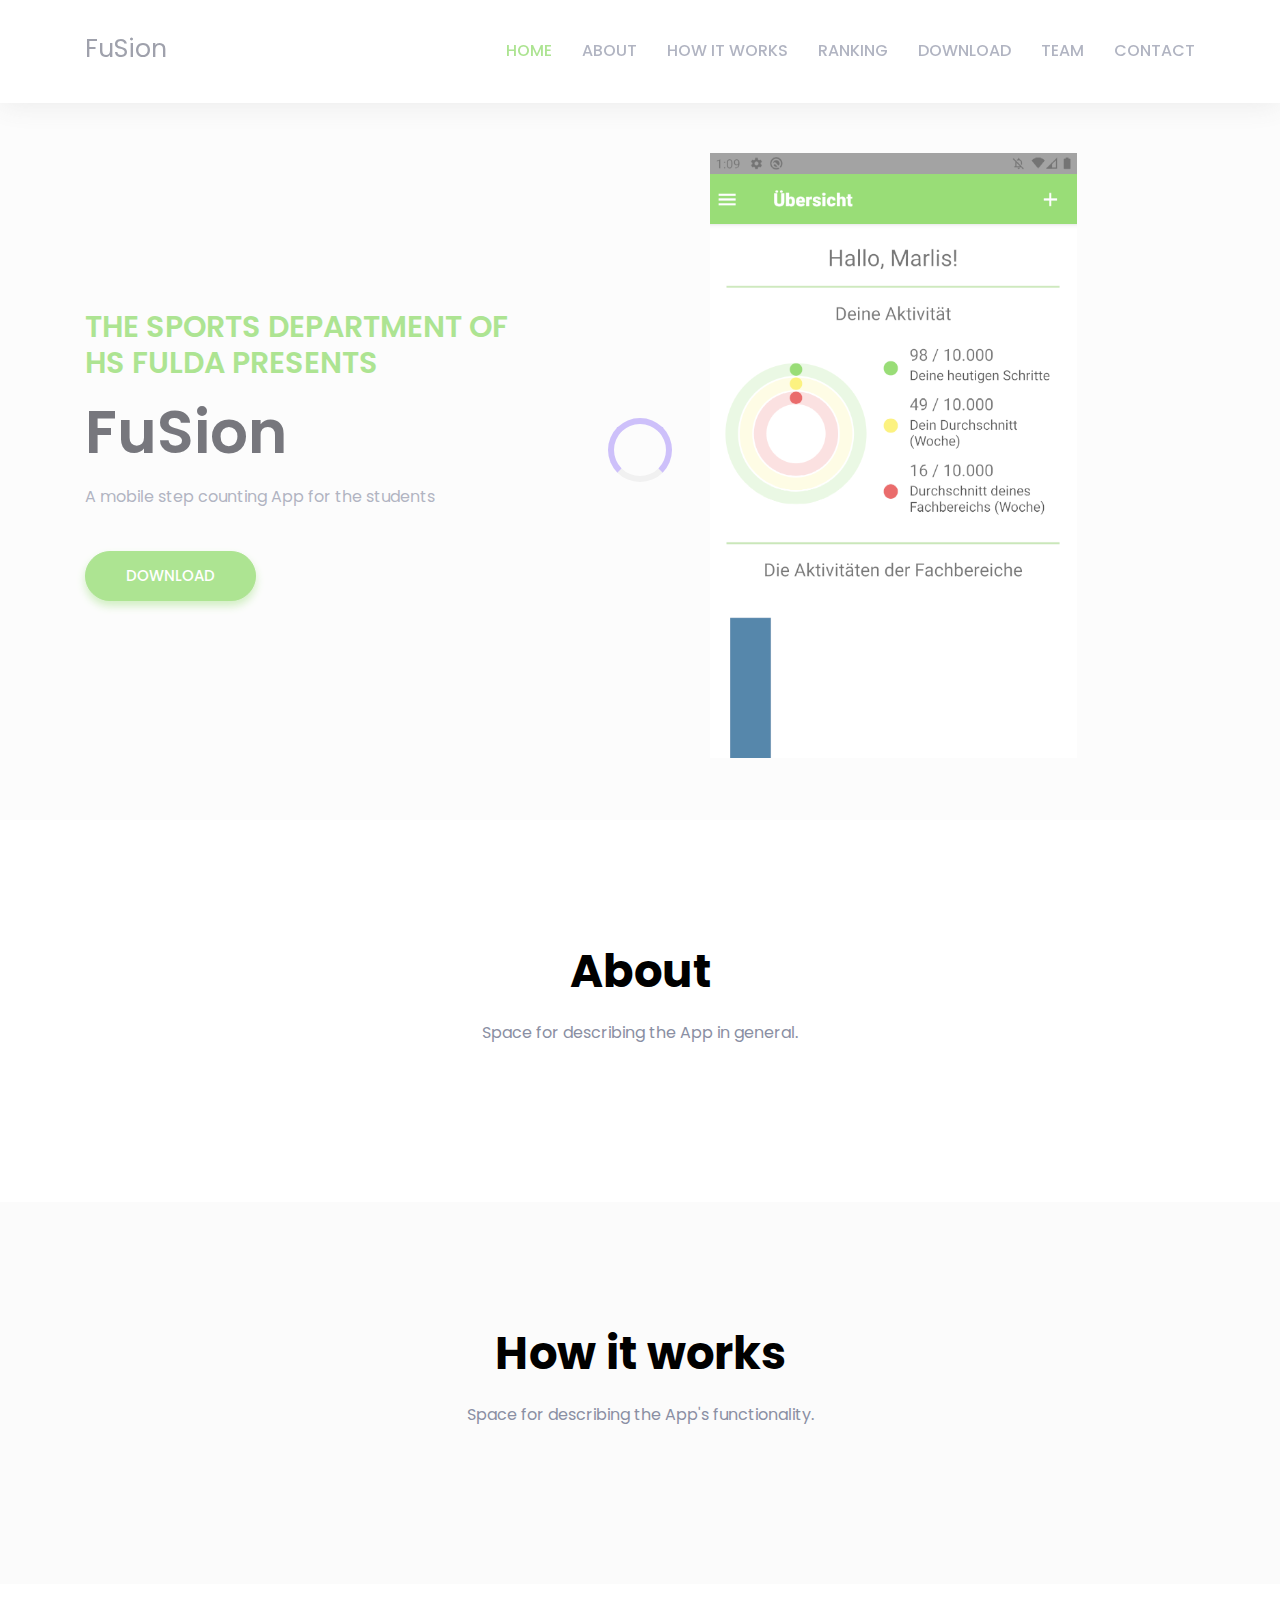
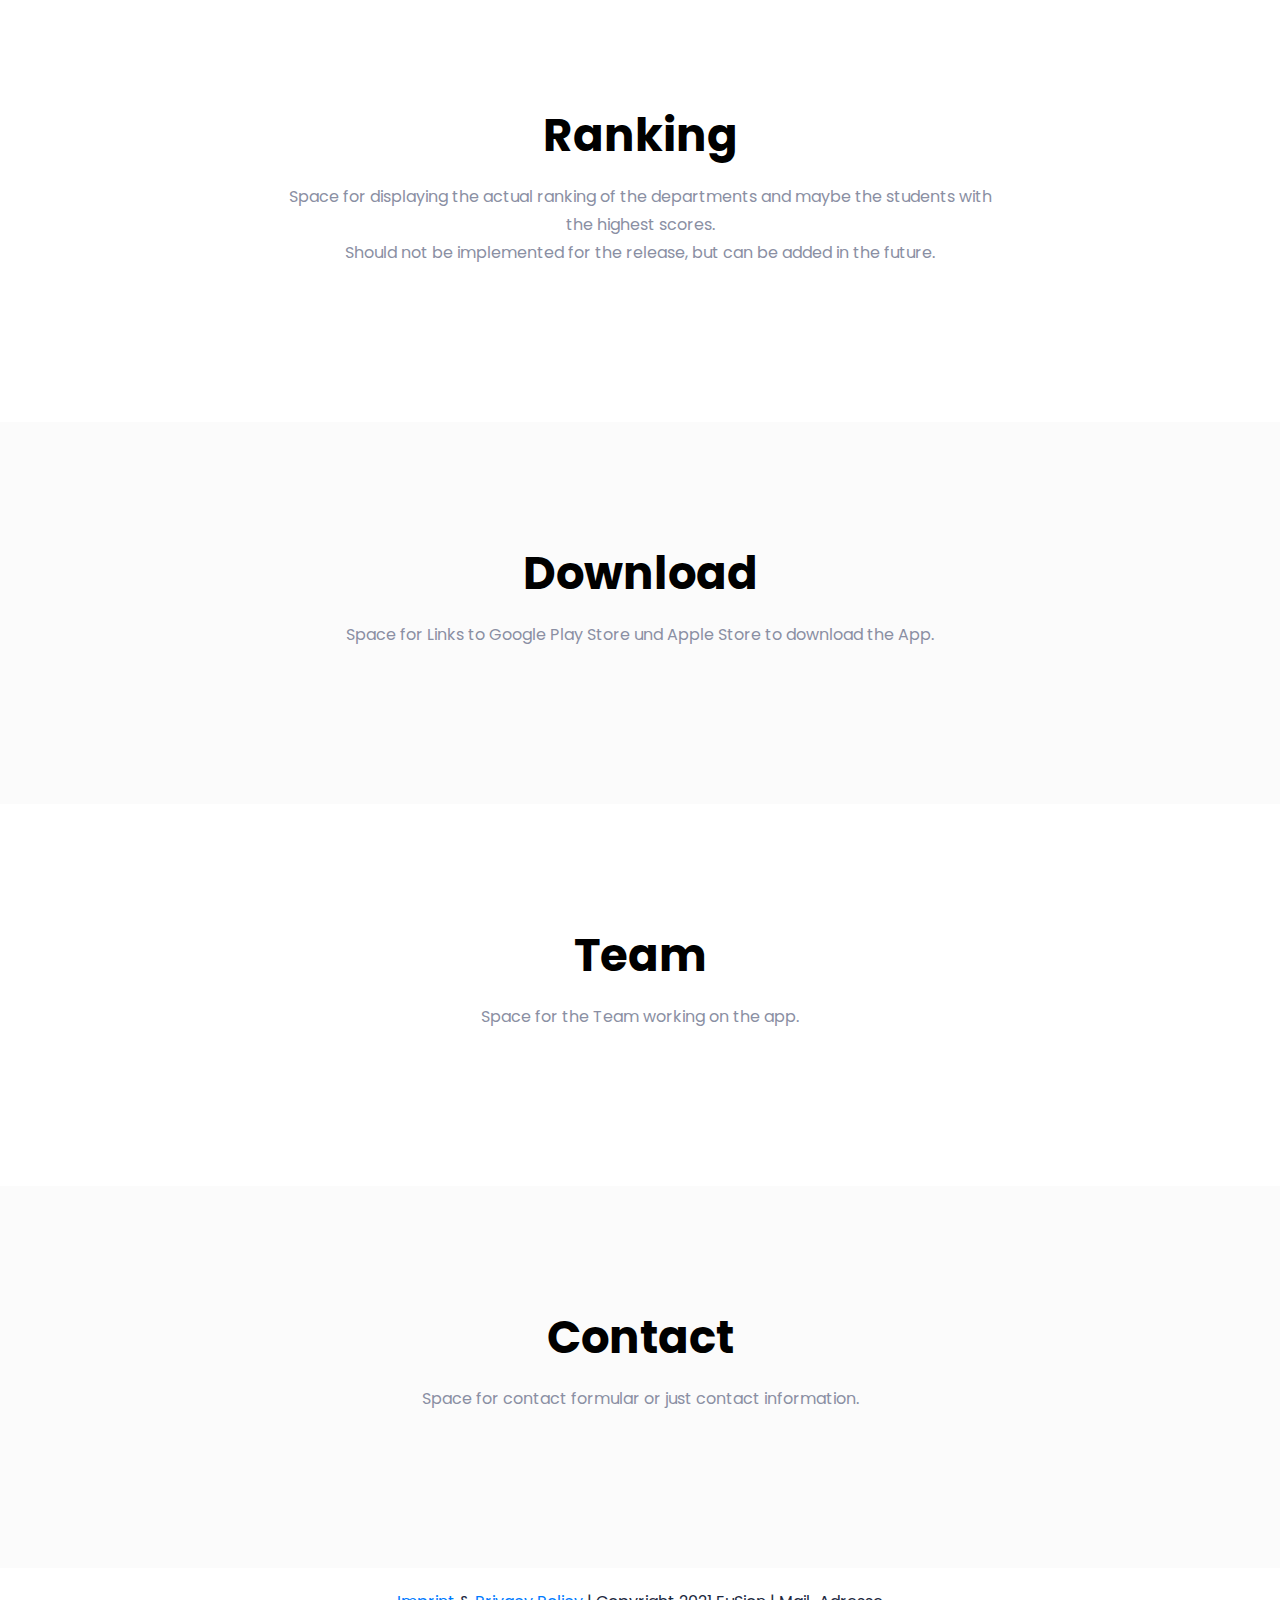
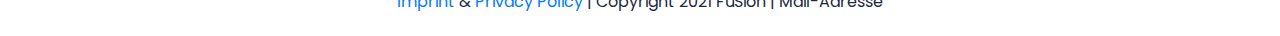
==== index.html @ d8a0ec9a "first commit" ====
<!doctype html>
<html lang="en">

<head>

    <!--====== Required meta tags ======-->
    <meta charset="utf-8">
    <meta http-equiv="x-ua-compatible" content="ie=edge">
    <meta name="description" content="">
    <meta name="viewport" content="width=device-width, initial-scale=1, shrink-to-fit=no">

    <!--====== Title ======-->
    <title>FuSion</title>

    <!--====== Favicon Icon ======-->
    <link rel="shortcut icon" href="assets/images/favicon.png" type="image/png">

    <!--====== Bootstrap css ======-->
    <link rel="stylesheet" href="assets/css/bootstrap.min.css">

    <!--====== Line Icons css ======-->
    <link rel="stylesheet" href="assets/css/LineIcons.css">

    <!--====== Magnific Popup css ======-->
    <link rel="stylesheet" href="assets/css/magnific-popup.css">

    <!--====== Default css ======-->
    <link rel="stylesheet" href="assets/css/default.css">

    <!--====== Style css ======-->
    <link rel="stylesheet" href="assets/css/style.css">


</head>

<body>

    <!--====== PRELOADER PART START ======-->

    <div class="preloader">
        <div class="loader_34">
            <div class="ytp-spinner">
                <div class="ytp-spinner-container">
                    <div class="ytp-spinner-rotator">
                        <div class="ytp-spinner-left">
                            <div class="ytp-spinner-circle"></div>
                        </div>
                        <div class="ytp-spinner-right">
                            <div class="ytp-spinner-circle"></div>
                        </div>
                    </div>
                </div>
            </div>
        </div>
    </div>

    <!--====== PRELOADER ENDS START ======-->

    <!--====== HEADER PART START ======-->

    <header id="home" class="header-area">
        <div class="navigation fixed-top">
            <div class="container">
                <div class="row">
                    <div class="col-lg-12">
                        <nav class="navbar navbar-expand-lg">
                            <a class="navbar-brand" href="index.html">
                                FuSion
                            </a> <!-- Logo -->
                            <button class="navbar-toggler" type="button" data-toggle="collapse" data-target="#navbarSupportedContent" aria-controls="navbarSupportedContent" aria-expanded="false" aria-label="Toggle navigation">
                                <span class="toggler-icon"></span>
                                <span class="toggler-icon"></span>
                                <span class="toggler-icon"></span>
                            </button>

                            <div class="collapse navbar-collapse" id="navbarSupportedContent">
                                <ul class="navbar-nav ml-auto">
                                    <li class="nav-item active"><a class="page-scroll" href="#home">Home</a></li>
                                    <li class="nav-item"><a class="page-scroll" href="#about">About</a></li>
                                    <li class="nav-item"><a class="page-scroll" href="#howitworks">How it works</a></li>
                                    <li class="nav-item"><a class="page-scroll" href="#ranking">Ranking</a></li>
                                    <li class="nav-item"><a class="page-scroll" href="#download">Download</a></li>
                                    <li class="nav-item"><a class="page-scroll" href="#team">Team</a></li>
                                    <li class="nav-item"><a class="page-scroll" href="#contact">Contact</a></li>
                                </ul>
                            </div> <!-- navbar collapse -->
                        </nav> <!-- navbar -->
                    </div>
                </div> <!-- row -->
            </div> <!-- container -->
        </div> <!-- navigation -->

        <div id="parallax" class="header-content d-flex align-items-center">
            <div class="container">
                <div class="row align-items-center">
                    <div class="col-xl-5 col-lg-6">
                        <div class="header-content-right">
                            <h4 class="sub-title">The Sports Department of HS Fulda presents</h4>
                            <h1 class="title">FuSion</h1>
                            <p>A mobile step counting App for the students</p>
                            <a class="main-btn" href="#download">Download</a>
                        </div> <!-- header content right -->
                    </div>
                    <div class="col-lg-6 offset-xl-1">
                        <div class="header-image d-none d-lg-block">
                            <img src="assets/images/Screenshot_Home.png" alt="hero">
                        </div> <!-- header image -->
                    </div>
                </div> <!-- row -->
            </div> <!-- container -->
        </div> <!-- header content -->
    </header>

    <!--====== HEADER PART ENDS ======-->

    <!--====== ABOUT PART START ======-->

    <section id="about" class="about-area pt-125 pb-130">
        <div class="container">
            <div class="row justify-content-center">
                <div class="col-lg-8">
                    <div class="section-title text-center pb-25">
                        <h2 class="title">About</h2>
                        <p>Space for describing the App in general.</p>
                    </div> <!-- section title -->
                </div>
            </div> <!-- row -->
        </div> <!-- container -->
    </section>

    <!--====== ABOUT PART ENDS ======-->

    <!--====== HOWITWORKS PART START ======-->

    <section id="howitworks" class="services-area gray-bg pt-125 pb-130">
        <div class="container">
            <div class="row justify-content-center">
                <div class="col-lg-8">
                    <div class="section-title text-center pb-25">
                        <h2 class="title">How it works</h2>
                        <p>Space for describing the App's functionality.</p>
                    </div> <!-- section title -->
                </div>
            </div> <!-- row -->
        </div> <!-- container -->
    </section>

    <!--====== HOWITWORKS PART ENDS ======-->

    <!--====== RANKING PART START ======-->

    <section id="ranking" class="work-area pt-125 pb-130">
        <div class="container">
            <div class="row justify-content-center">
                <div class="col-lg-8">
                    <div class="section-title text-center pb-25">
                        <h2 class="title">Ranking</h2>
                        <p>Space for displaying the actual ranking of the departments and maybe the students with the highest scores.</p>
                        <p>Should not be implemented for the release, but can be added in the future.</p>
                    </div> <!-- section title -->
                </div>
            </div> <!-- row -->
        </div> <!-- container -->
    </section>

    <!--====== RANKING PART ENDS ======-->

    <!--====== DOWNLOAD PART START ======-->

    <section id="download" class="pricing-area gray-bg pt-125 pb-130">
        <div class="container">
            <div class="row justify-content-center">
                <div class="col-lg-8">
                    <div class="section-title text-center pb-25">
                        <h2 class="title">Download</h2>
                        <p>Space for Links to Google Play Store und Apple Store to download the App.</p>
                    </div> <!-- section title -->
                </div>
            </div> <!-- row -->
        </div> <!-- container -->
    </section>

    <!--====== DOWNLOAD PART ENDS ======-->

    <!--====== TEAM PART START ======-->

    <section id="team" class="blog-area pt-125 pb-130">
        <div class="container">
            <div class="row justify-content-center">
                <div class="col-lg-8">
                    <div class="section-title text-center pb-25">
                        <h2 class="title">Team</h2>
                        <p>Space for the Team working on the app.</p>
                    </div> <!-- section title -->
                </div>
            </div> <!-- row -->
        </div> <!-- container -->
    </section>

    <!--====== TEAM PART ENDS ======-->

    <!--====== CONTACT PART START ======-->

    <section id="contact" class="contact-area pt-125 pb-130 gray-bg">
        <div class="container">
            <div class="row justify-content-center">
                <div class="col-lg-8">
                    <div class="section-title text-center pb-25">
                        <h2 class="title">Contact</h2>
                        <p>Space for contact formular or just contact information.</p>
                        <p></p>
                    </div> <!-- section title -->
                </div>
            </div> <!-- row -->
        </div> <!-- container -->
    </section>

    <!--====== CONTACT PART ENDS ======-->

    <!--====== FOOTER PART START ======-->

    <footer id="footer" class="footer-area">
        <div class="footer-copyright pb-20">
            <div class="container">
                <div class="row">
                    <div class="col-lg-12">
                        <div class="copyright-text text-center pt-20">
                            <p>
                                <a href="https://uideck.com" rel="nofollow">Imprint</a>
                                &
                                <a href="https://uideck.com" rel="nofollow">Privacy Policy</a>
                                | Copyright 2021 FuSion | Mail-Adresse
                            </p>
                        </div> <!-- copyright text -->
                    </div>
                </div> <!-- row -->
            </div> <!-- container -->
        </div> <!-- footer widget -->
    </footer>

    <!--====== FOOTER PART ENDS ======-->

    <!--====== BACK TOP TOP PART START ======-->

    <a href="#" class="back-to-top"><i class="lni-chevron-up"></i></a>

    <!--====== BACK TOP TOP PART ENDS ======-->







    <!--====== jquery js ======-->
    <script src="assets/js/vendor/modernizr-3.6.0.min.js"></script>
    <script src="assets/js/vendor/jquery-1.12.4.min.js"></script>

    <!--====== Bootstrap js ======-->
    <script src="assets/js/bootstrap.min.js"></script>
    <script src="assets/js/popper.min.js"></script>

    <!--====== Magnific Popup js ======-->
    <script src="assets/js/jquery.magnific-popup.min.js"></script>

    <!--====== Parallax js ======-->
    <script src="assets/js/parallax.min.js"></script>

    <!--====== Counter Up js ======-->
    <script src="assets/js/waypoints.min.js"></script>
    <script src="assets/js/jquery.counterup.min.js"></script>


    <!--====== Appear js ======-->
    <script src="assets/js/jquery.appear.min.js"></script>

    <!--====== Scrolling js ======-->
    <script src="assets/js/scrolling-nav.js"></script>
    <script src="assets/js/jquery.easing.min.js"></script>


    <!--====== Main js ======-->
    <script src="assets/js/main.js"></script>

</body>

</html>
---- assets/css/default.css ----
/* Deafult Margin & Padding */
/*-- Margin Top --*/
.mt-5 {
	margin-top: 5px;
}
.mt-10 {
	margin-top: 10px;
}
.mt-15 {
	margin-top: 15px;
}
.mt-20 {
	margin-top: 20px;
}
.mt-25 {
	margin-top: 25px;
}
.mt-30 {
	margin-top: 30px;
}
.mt-35 {
	margin-top: 35px;
}
.mt-40 {
	margin-top: 40px;
}
.mt-45 {
	margin-top: 45px;
}
.mt-50 {
	margin-top: 50px;
}
.mt-55 {
	margin-top: 55px;
}
.mt-60 {
	margin-top: 60px;
}
.mt-65 {
	margin-top: 65px;
}
.mt-70 {
	margin-top: 70px;
}
.mt-75 {
	margin-top: 75px;
}
.mt-80 {
	margin-top: 80px;
}
.mt-85 {
	margin-top: 85px;
}
.mt-90 {
	margin-top: 90px;
}
.mt-95 {
	margin-top: 95px;
}
.mt-100 {
	margin-top: 100px;
}
.mt-105 {
	margin-top: 105px;
}
.mt-110 {
	margin-top: 110px;
}
.mt-115 {
	margin-top: 115px;
}
.mt-120 {
	margin-top: 120px;
}
.mt-125 {
	margin-top: 125px;
}
.mt-130 {
	margin-top: 130px;
}
.mt-135 {
	margin-top: 135px;
}
.mt-140 {
	margin-top: 140px;
}
.mt-145 {
	margin-top: 145px;
}
.mt-150 {
	margin-top: 150px;
}
.mt-155 {
	margin-top: 155px;
}
.mt-160 {
	margin-top: 160px;
}
.mt-165 {
	margin-top: 165px;
}
.mt-170 {
	margin-top: 170px;
}
.mt-175 {
	margin-top: 175px;
}
.mt-180 {
	margin-top: 180px;
}
.mt-185 {
	margin-top: 185px;
}
.mt-190 {
	margin-top: 190px;
}
.mt-195 {
	margin-top: 195px;
}
.mt-200 {
	margin-top: 200px;
}
/*-- Margin Bottom --*/

.mb-5 {
	margin-bottom: 5px;
}
.mb-10 {
	margin-bottom: 10px;
}
.mb-15 {
	margin-bottom: 15px;
}
.mb-20 {
	margin-bottom: 20px;
}
.mb-25 {
	margin-bottom: 25px;
}
.mb-30 {
	margin-bottom: 30px;
}
.mb-35 {
	margin-bottom: 35px;
}
.mb-40 {
	margin-bottom: 40px;
}
.mb-45 {
	margin-bottom: 45px;
}
.mb-50 {
	margin-bottom: 50px;
}
.mb-55 {
	margin-bottom: 55px;
}
.mb-60 {
	margin-bottom: 60px;
}
.mb-65 {
	margin-bottom: 65px;
}
.mb-70 {
	margin-bottom: 70px;
}
.mb-75 {
	margin-bottom: 75px;
}
.mb-80 {
	margin-bottom: 80px;
}
.mb-85 {
	margin-bottom: 85px;
}
.mb-90 {
	margin-bottom: 90px;
}
.mb-95 {
	margin-bottom: 95px;
}
.mb-100 {
	margin-bottom: 100px;
}
.mb-105 {
	margin-bottom: 105px;
}
.mb-110 {
	margin-bottom: 110px;
}
.mb-115 {
	margin-bottom: 115px;
}
.mb-120 {
	margin-bottom: 120px;
}
.mb-125 {
	margin-bottom: 125px;
}
.mb-130 {
	margin-bottom: 130px;
}
.mb-135 {
	margin-bottom: 135px;
}
.mb-140 {
	margin-bottom: 140px;
}
.mb-145 {
	margin-bottom: 145px;
}
.mb-150 {
	margin-bottom: 150px;
}
.mb-155 {
	margin-bottom: 155px;
}
.mb-160 {
	margin-bottom: 160px;
}
.mb-165 {
	margin-bottom: 165px;
}
.mb-170 {
	margin-bottom: 170px;
}
.mb-175 {
	margin-bottom: 175px;
}
.mb-180 {
	margin-bottom: 180px;
}
.mb-185 {
	margin-bottom: 185px;
}
.mb-190 {
	margin-bottom: 190px;
}
.mb-195 {
	margin-bottom: 195px;
}
.mb-200 {
	margin-bottom: 200px;
}
/*-- margin left --*/
.ml-5 {
	margin-left: 5px;
}
.ml-10 {
	margin-left: 10px;
}
.ml-15 {
	margin-left: 15px;
}
.ml-20 {
	margin-left: 20px;
}
.ml-25 {
	margin-left: 25px;
}
.ml-30 {
	margin-left: 30px;
}
.ml-35 {
	margin-left: 35px;
}
.ml-40 {
	margin-left: 40px;
}
.ml-45 {
	margin-left: 45px;
}
.ml-50 {
	margin-left: 50px;
}
.ml-55 {
	margin-left: 55px;
}
.ml-60 {
	margin-left: 60px;
}
.ml-65 {
	margin-left: 65px;
}
.ml-70 {
	margin-left: 70px;
}
.ml-75 {
	margin-left: 75px;
}
.ml-80 {
	margin-left: 80px;
}
.ml-85 {
	margin-left: 85px;
}
.ml-90 {
	margin-left: 90px;
}
.ml-95 {
	margin-left: 95px;
}
.ml-100 {
	margin-left: 100px;
}
.ml-105 {
	margin-left: 105px;
}
.ml-110 {
	margin-left: 110px;
}
.ml-115 {
	margin-left: 115px;
}
.ml-120 {
	margin-left: 120px;
}
.ml-125 {
	margin-left: 125px;
}
.ml-130 {
	margin-left: 130px;
}
.ml-135 {
	margin-left: 135px;
}
.ml-140 {
	margin-left: 140px;
}
.ml-145 {
	margin-left: 145px;
}
.ml-150 {
	margin-left: 150px;
}
.ml-155 {
	margin-left: 155px;
}
.ml-160 {
	margin-left: 160px;
}
.ml-165 {
	margin-left: 165px;
}
.ml-170 {
	margin-left: 170px;
}
.ml-175 {
	margin-left: 175px;
}
.ml-180 {
	margin-left: 180px;
}
.ml-185 {
	margin-left: 185px;
}
.ml-190 {
	margin-left: 190px;
}
.ml-195 {
	margin-left: 195px;
}
.ml-200 {
	margin-left: 200px;
}
/*-- margin right --*/
.mr-5 {
	margin-right: 5px;
}
.mr-10 {
	margin-right: 10px;
}
.mr-15 {
	margin-right: 15px;
}
.mr-20 {
	margin-right: 20px;
}
.mr-25 {
	margin-right: 25px;
}
.mr-30 {
	margin-right: 30px;
}
.mr-35 {
	margin-right: 35px;
}
.mr-40 {
	margin-right: 40px;
}
.mr-45 {
	margin-right: 45px;
}
.mr-50 {
	margin-right: 50px;
}
.mr-55 {
	margin-right: 55px;
}
.mr-60 {
	margin-right: 60px;
}
.mr-65 {
	margin-right: 65px;
}
.mr-70 {
	margin-right: 70px;
}
.mr-75 {
	margin-right: 75px;
}
.mr-80 {
	margin-right: 80px;
}
.mr-85 {
	margin-right: 85px;
}
.mr-90 {
	margin-right: 90px;
}
.mr-95 {
	margin-right: 95px;
}
.mr-100 {
	margin-right: 100px;
}
.mr-105 {
	margin-right: 105px;
}
.mr-110 {
	margin-right: 110px;
}
.mr-115 {
	margin-right: 115px;
}
.mr-120 {
	margin-right: 120px;
}
.mr-125 {
	margin-right: 125px;
}
.mr-130 {
	margin-right: 130px;
}
.mr-135 {
	margin-right: 135px;
}
.mr-140 {
	margin-right: 140px;
}
.mr-145 {
	margin-right: 145px;
}
.mr-150 {
	margin-right: 150px;
}
.mr-155 {
	margin-right: 155px;
}
.mr-160 {
	margin-right: 160px;
}
.mr-165 {
	margin-right: 165px;
}
.mr-170 {
	margin-right: 170px;
}
.mr-175 {
	margin-right: 175px;
}
.mr-180 {
	margin-right: 180px;
}
.mr-185 {
	margin-right: 185px;
}
.mr-190 {
	margin-right: 190px;
}
.mr-195 {
	margin-right: 195px;
}
.mr-200 {
	margin-right: 200px;
}


/*-- Padding Top --*/

.pt-5 {
	padding-top: 5px;
}
.pt-10 {
	padding-top: 10px;
}
.pt-15 {
	padding-top: 15px;
}
.pt-20 {
	padding-top: 20px;
}
.pt-25 {
	padding-top: 25px;
}
.pt-30 {
	padding-top: 30px;
}
.pt-35 {
	padding-top: 35px;
}
.pt-40 {
	padding-top: 40px;
}
.pt-45 {
	padding-top: 45px;
}
.pt-50 {
	padding-top: 50px;
}
.pt-55 {
	padding-top: 55px;
}
.pt-60 {
	padding-top: 60px;
}
.pt-65 {
	padding-top: 65px;
}
.pt-70 {
	padding-top: 70px;
}
.pt-75 {
	padding-top: 75px;
}
.pt-80 {
	padding-top: 80px;
}
.pt-85 {
	padding-top: 85px;
}
.pt-90 {
	padding-top: 90px;
}
.pt-95 {
	padding-top: 95px;
}
.pt-100 {
	padding-top: 100px;
}
.pt-105 {
	padding-top: 105px;
}
.pt-110 {
	padding-top: 110px;
}
.pt-115 {
	padding-top: 115px;
}
.pt-120 {
	padding-top: 120px;
}
.pt-125 {
	padding-top: 125px;
}
.pt-130 {
	padding-top: 130px;
}
.pt-135 {
	padding-top: 135px;
}
.pt-140 {
	padding-top: 140px;
}
.pt-145 {
	padding-top: 145px;
}
.pt-150 {
	padding-top: 150px;
}
.pt-155 {
	padding-top: 155px;
}
.pt-160 {
	padding-top: 160px;
}
.pt-165 {
	padding-top: 165px;
}
.pt-170 {
	padding-top: 170px;
}
.pt-175 {
	padding-top: 175px;
}
.pt-180 {
	padding-top: 180px;
}
.pt-185 {
	padding-top: 185px;
}
.pt-190 {
	padding-top: 190px;
}
.pt-195 {
	padding-top: 195px;
}
.pt-200 {
	padding-top: 200px;
}
/*-- Padding Bottom --*/

.pb-5 {
	padding-bottom: 5px;
}
.pb-10 {
	padding-bottom: 10px;
}
.pb-15 {
	padding-bottom: 15px;
}
.pb-20 {
	padding-bottom: 20px;
}
.pb-25 {
	padding-bottom: 25px;
}
.pb-30 {
	padding-bottom: 30px;
}
.pb-35 {
	padding-bottom: 35px;
}
.pb-40 {
	padding-bottom: 40px;
}
.pb-45 {
	padding-bottom: 45px;
}
.pb-50 {
	padding-bottom: 50px;
}
.pb-55 {
	padding-bottom: 55px;
}
.pb-60 {
	padding-bottom: 60px;
}
.pb-65 {
	padding-bottom: 65px;
}
.pb-70 {
	padding-bottom: 70px;
}
.pb-75 {
	padding-bottom: 75px;
}
.pb-80 {
	padding-bottom: 80px;
}
.pb-85 {
	padding-bottom: 85px;
}
.pb-90 {
	padding-bottom: 90px;
}
.pb-95 {
	padding-bottom: 95px;
}
.pb-100 {
	padding-bottom: 100px;
}
.pb-105 {
	padding-bottom: 105px;
}
.pb-110 {
	padding-bottom: 110px;
}
.pb-115 {
	padding-bottom: 115px;
}
.pb-120 {
	padding-bottom: 120px;
}
.pb-125 {
	padding-bottom: 125px;
}
.pb-130 {
	padding-bottom: 130px;
}
.pb-135 {
	padding-bottom: 135px;
}
.pb-140 {
	padding-bottom: 140px;
}
.pb-145 {
	padding-bottom: 145px;
}
.pb-150 {
	padding-bottom: 150px;
}
.pb-155 {
	padding-bottom: 155px;
}
.pb-160 {
	padding-bottom: 160px;
}
.pb-165 {
	padding-bottom: 165px;
}
.pb-170 {
	padding-bottom: 170px;
}
.pb-175 {
	padding-bottom: 175px;
}
.pb-180 {
	padding-bottom: 180px;
}
.pb-185 {
	padding-bottom: 185px;
}
.pb-190 {
	padding-bottom: 190px;
}
.pb-195 {
	padding-bottom: 195px;
}
.pb-200 {
	padding-bottom: 200px;
}

/*-- Padding left --*/

.pl-0 {
	padding-left: 0px;
}
.pl-5 {
	padding-left: 5px;
}
.pl-10 {
	padding-left: 10px;
}
.pl-15 {
	padding-left: 15px;
}
.pl-20 {
	padding-left: 20px;
}
.pl-25 {
	padding-left: 25px;
}
.pl-30 {
	padding-left: 30px;
}
.pl-35 {
	padding-left: 35px;
}
.pl-40 {
	padding-left: 40px;
}
.pl-45 {
	padding-left: 45px;
}
.pl-50 {
	padding-left: 50px;
}
.pl-55 {
	padding-left: 55px;
}
.pl-60 {
	padding-left: 60px;
}
.pl-65 {
	padding-left: 65px;
}
.pl-70 {
	padding-left: 70px;
}
.pl-75 {
	padding-left: 75px;
}
.pl-80 {
	padding-left: 80px;
}
.pl-85 {
	padding-left: 85px;
}
.pl-90 {
	padding-left: 90px;
}
.pl-100 {
	padding-left: 100px;
}
.pl-105 {
	padding-left: 105px;
}
.pl-110 {
	padding-left: 110px;
}
.pl-115 {
	padding-left: 115px;
}
.pl-120 {
	padding-left: 120px;
}
.pl-125 {
	padding-left: 125px;
}
/*-- Padding right --*/

.pr-0 {
	padding-right: 0px;
}
.pr-5 {
	padding-right: 5px;
}
.pr-10 {
	padding-right: 10px;
}
.pr-15 {
	padding-right: 15px;
}
.pr-20 {
	padding-right: 20px;
}
.pr-25 {
	padding-right: 25px;
}
.pr-30 {
	padding-right: 30px;
}
.pr-35 {
	padding-right: 35px;
}
.pr-40 {
	padding-right: 40px;
}
.pr-45 {
	padding-right: 45px;
}
.pr-50 {
	padding-right: 50px;
}
.pr-55 {
	padding-right: 55px;
}
.pr-60 {
	padding-right: 60px;
}
.pr-65 {
	padding-right: 65px;
}
.pr-70 {
	padding-right: 70px;
}
.pr-75 {
	padding-right: 75px;
}
.pr-80 {
	padding-right: 80px;
}
.pr-85 {
	padding-right: 85px;
}
.pr-90 {
	padding-right: 90px;
}
.pr-95 {
	padding-right: 95px;
}
.pr-100 {
	padding-right: 100px;
}
.pr-105 {
	padding-right: 105px;
}
/* Background Color */

.gray-bg {
	background: #fbfbfb;
}
.white-bg {
	background: #fff;
}
.black-bg {
	background: #222;
}
/* Color */

.white {
	color: #fff;
}
.black {
	color: #222;
}
/* black overlay */

[data-overlay] {
	position: relative;
}
[data-overlay]::before {
	background: #000 none repeat scroll 0 0;
	content: "";
	height: 100%;
	left: 0;
	position: absolute;
	top: 0;
	width: 100%;
	z-index: 1;
}
[data-overlay="2"]::before {
	opacity: 0.2;
}
[data-overlay="3"]::before {
	opacity: 0.3;
}
[data-overlay="4"]::before {
	opacity: 0.4;
}
[data-overlay="5"]::before {
	opacity: 0.5;
}
[data-overlay="6"]::before {
	opacity: 0.6;
}
[data-overlay="7"]::before {
	opacity: 0.7;
}
[data-overlay="8"]::before {
	opacity: 0.8;
}
[data-overlay="9"]::before {
	opacity: 0.9;
}
---- assets/css/style.css ----
/*-----------------------------------------------------------------------------------

    Template Name: Unfold - Personal Resume & CV Template
    Template URI: site.com
    Description: Unfold Personal Resume & CV Template
    Author: Uideck
    Author URI: https://uideck.com/
    Support: https://uideck.com/support/
    Version: 1.0

-----------------------------------------------------------------------------------

    CSS INDEX
    ===================

    1.COMMON
	2.HEADER
    3.ABOUT
    4.SERVICES
    4.CALL TO ACTION
    5.WORK
    6.PRICING
    7.BLOG
    8.CONTACT
    9.FOOTER
    10.PAGE BANNER
    10.SINGLE BLOG PAGE

-----------------------------------------------------------------------------------*/
/*===========================
    1. COMMON css 
===========================*/
@import url("https://fonts.googleapis.com/css?family=Poppins:400,500,600,700,800");
body {
  font-family: "Poppins", sans-serif;
  font-weight: normal;
  font-style: normal;
  color: #8a8fa3; }

* {
  margin: 0;
  padding: 0;
  -webkit-box-sizing: border-box;
  -moz-box-sizing: border-box;
  box-sizing: border-box; }

img {
  max-width: 100%; }

a:focus,
input:focus,
textarea:focus,
button:focus {
  text-decoration: none;
  outline: none; }

a:focus,
a:hover {
  text-decoration: none; }

i,
span,
a {
  display: inline-block; }

h1,
h2,
h3,
h4,
h5,
h6 {
  font-family: "Poppins", sans-serif;
  font-weight: 600;
  color: #32333c;
  margin: 0px; }

h1 {
  font-size: 60px; }

h2 {
  font-size: 36px; }

h3 {
  font-size: 28px; }

h4 {
  font-size: 22px; }

h5 {
  font-size: 18px; }

h6 {
  font-size: 16px; }

ul, ol {
  margin: 0px;
  padding: 0px;
  list-style-type: none; }

p {
  font-size: 16px;
  font-weight: 400;
  line-height: 28px;
  color: #8a8fa3;
  margin: 0px; }
  @media (max-width: 767px) {
    p {
      font-size: 15px; } }

.bg_cover {
  background-position: center center;
  background-size: cover;
  background-repeat: no-repeat;
  width: 100%;
  height: 100%; }

/*===== All Button Style =====*/
.main-btn {
  display: inline-block;
  font-weight: 500;
  text-align: center;
  white-space: nowrap;
  vertical-align: middle;
  -webkit-user-select: none;
  -moz-user-select: none;
  -ms-user-select: none;
  user-select: none;
  border: 1px solid #84d65b ;
  padding: 0 40px;
  font-size: 15px;
  line-height: 48px;
  border-radius: 50px;
  color: #fff;
  cursor: pointer;
  z-index: 5;
  -webkit-transition: all 0.3s ease-out 0s;
  -moz-transition: all 0.3s ease-out 0s;
  -ms-transition: all 0.3s ease-out 0s;
  -o-transition: all 0.3s ease-out 0s;
  transition: all 0.3s ease-out 0s;
  -webkit-box-shadow: 0px 5px 8px 0px rgba(132, 214, 91, 0.55);
  -moz-box-shadow: 0px 5px 8px 0px rgba(132, 214, 91, 0.55);
  box-shadow: 0px 5px 8px 0px rgba(132, 214, 91, 0.55);
  background-color: #84d65b ;
  text-transform: uppercase; }
  .main-btn:hover {
    background-color: #fff;
    color: #84d65b ;
    border-color: #84d65b ; }
  .main-btn.main-btn-2 {
    background-color: transparent;
    color: #fff;
    border-color: #fff;
    -webkit-box-shadow: none;
    -moz-box-shadow: none;
    box-shadow: none; }
    .main-btn.main-btn-2:hover {
      background-color: #84d65b ;
      color: #fff;
      border-color: #84d65b ; }

/*===== All Section Title Style =====*/
.section-title .title {
  font-weight: 700;
  font-size: 45px;
  color: #000;
  padding-bottom: 20px; }
  @media (max-width: 767px) {
    .section-title .title {
      font-size: 30px; } }

/*===== All Preloader Style =====*/
.preloader {
  /* Body Overlay */
  position: fixed;
  top: 0;
  left: 0;
  display: table;
  height: 100%;
  width: 100%;
  /* Change Background Color */
  background: #fff;
  z-index: 99999; }
  .preloader .loader_34 {
    display: table-cell;
    vertical-align: middle;
    text-align: center; }
    .preloader .loader_34 .ytp-spinner {
      position: absolute;
      left: 50%;
      top: 50%;
      width: 64px;
      margin-left: -32px;
      z-index: 18;
      pointer-events: none; }
      .preloader .loader_34 .ytp-spinner .ytp-spinner-container {
        pointer-events: none;
        position: absolute;
        width: 100%;
        padding-bottom: 100%;
        top: 50%;
        left: 50%;
        margin-top: -50%;
        margin-left: -50%;
        -webkit-animation: ytp-spinner-linspin 1568.23529647ms linear infinite;
        -moz-animation: ytp-spinner-linspin 1568.23529647ms linear infinite;
        -o-animation: ytp-spinner-linspin 1568.23529647ms linear infinite;
        animation: ytp-spinner-linspin 1568.23529647ms linear infinite; }
        .preloader .loader_34 .ytp-spinner .ytp-spinner-container .ytp-spinner-rotator {
          position: absolute;
          width: 100%;
          height: 100%;
          -webkit-animation: ytp-spinner-easespin 5332ms cubic-bezier(0.4, 0, 0.2, 1) infinite both;
          -moz-animation: ytp-spinner-easespin 5332ms cubic-bezier(0.4, 0, 0.2, 1) infinite both;
          -o-animation: ytp-spinner-easespin 5332ms cubic-bezier(0.4, 0, 0.2, 1) infinite both;
          animation: ytp-spinner-easespin 5332ms cubic-bezier(0.4, 0, 0.2, 1) infinite both; }
          .preloader .loader_34 .ytp-spinner .ytp-spinner-container .ytp-spinner-rotator .ytp-spinner-left {
            position: absolute;
            top: 0;
            left: 0;
            bottom: 0;
            overflow: hidden;
            right: 50%; }
          .preloader .loader_34 .ytp-spinner .ytp-spinner-container .ytp-spinner-rotator .ytp-spinner-right {
            position: absolute;
            top: 0;
            right: 0;
            bottom: 0;
            overflow: hidden;
            left: 50%; }
    .preloader .loader_34 .ytp-spinner-circle {
      box-sizing: border-box;
      position: absolute;
      width: 200%;
      height: 100%;
      border-style: solid;
      /* Spinner Color */
      border-color: #754ef9 #754ef9 #ddd;
      border-radius: 50%;
      border-width: 6px; }
    .preloader .loader_34 .ytp-spinner-left .ytp-spinner-circle {
      left: 0;
      right: -100%;
      border-right-color: #ddd;
      -webkit-animation: ytp-spinner-left-spin 1333ms cubic-bezier(0.4, 0, 0.2, 1) infinite both;
      -moz-animation: ytp-spinner-left-spin 1333ms cubic-bezier(0.4, 0, 0.2, 1) infinite both;
      -o-animation: ytp-spinner-left-spin 1333ms cubic-bezier(0.4, 0, 0.2, 1) infinite both;
      animation: ytp-spinner-left-spin 1333ms cubic-bezier(0.4, 0, 0.2, 1) infinite both; }
    .preloader .loader_34 .ytp-spinner-right .ytp-spinner-circle {
      left: -100%;
      right: 0;
      border-left-color: #ddd;
      -webkit-animation: ytp-right-spin 1333ms cubic-bezier(0.4, 0, 0.2, 1) infinite both;
      -moz-animation: ytp-right-spin 1333ms cubic-bezier(0.4, 0, 0.2, 1) infinite both;
      -o-animation: ytp-right-spin 1333ms cubic-bezier(0.4, 0, 0.2, 1) infinite both;
      animation: ytp-right-spin 1333ms cubic-bezier(0.4, 0, 0.2, 1) infinite both; }

/* Preloader Animations */
@-webkit-keyframes ytp-spinner-linspin {
  to {
    -webkit-transform: rotate(360deg);
    -moz-transform: rotate(360deg);
    -ms-transform: rotate(360deg);
    -o-transform: rotate(360deg);
    transform: rotate(360deg); } }
@keyframes ytp-spinner-linspin {
  to {
    -webkit-transform: rotate(360deg);
    -moz-transform: rotate(360deg);
    -ms-transform: rotate(360deg);
    -o-transform: rotate(360deg);
    transform: rotate(360deg); } }
@-webkit-keyframes ytp-spinner-easespin {
  12.5% {
    -webkit-transform: rotate(135deg);
    -moz-transform: rotate(135deg);
    -ms-transform: rotate(135deg);
    -o-transform: rotate(135deg);
    transform: rotate(135deg); }
  25% {
    -webkit-transform: rotate(270deg);
    -moz-transform: rotate(270deg);
    -ms-transform: rotate(270deg);
    -o-transform: rotate(270deg);
    transform: rotate(270deg); }
  37.5% {
    -webkit-transform: rotate(405deg);
    -moz-transform: rotate(405deg);
    -ms-transform: rotate(405deg);
    -o-transform: rotate(405deg);
    transform: rotate(405deg); }
  50% {
    -webkit-transform: rotate(540deg);
    -moz-transform: rotate(540deg);
    -ms-transform: rotate(540deg);
    -o-transform: rotate(540deg);
    transform: rotate(540deg); }
  62.5% {
    -webkit-transform: rotate(675deg);
    -moz-transform: rotate(675deg);
    -ms-transform: rotate(675deg);
    -o-transform: rotate(675deg);
    transform: rotate(675deg); }
  75% {
    -webkit-transform: rotate(810deg);
    -moz-transform: rotate(810deg);
    -ms-transform: rotate(810deg);
    -o-transform: rotate(810deg);
    transform: rotate(810deg); }
  87.5% {
    -webkit-transform: rotate(945deg);
    -moz-transform: rotate(945deg);
    -ms-transform: rotate(945deg);
    -o-transform: rotate(945deg);
    transform: rotate(945deg); }
  to {
    -webkit-transform: rotate(1080deg);
    -moz-transform: rotate(1080deg);
    -ms-transform: rotate(1080deg);
    -o-transform: rotate(1080deg);
    transform: rotate(1080deg); } }
@keyframes ytp-spinner-easespin {
  12.5% {
    -webkit-transform: rotate(135deg);
    -moz-transform: rotate(135deg);
    -ms-transform: rotate(135deg);
    -o-transform: rotate(135deg);
    transform: rotate(135deg); }
  25% {
    -webkit-transform: rotate(270deg);
    -moz-transform: rotate(270deg);
    -ms-transform: rotate(270deg);
    -o-transform: rotate(270deg);
    transform: rotate(270deg); }
  37.5% {
    -webkit-transform: rotate(405deg);
    -moz-transform: rotate(405deg);
    -ms-transform: rotate(405deg);
    -o-transform: rotate(405deg);
    transform: rotate(405deg); }
  50% {
    -webkit-transform: rotate(540deg);
    -moz-transform: rotate(540deg);
    -ms-transform: rotate(540deg);
    -o-transform: rotate(540deg);
    transform: rotate(540deg); }
  62.5% {
    -webkit-transform: rotate(675deg);
    -moz-transform: rotate(675deg);
    -ms-transform: rotate(675deg);
    -o-transform: rotate(675deg);
    transform: rotate(675deg); }
  75% {
    -webkit-transform: rotate(810deg);
    -moz-transform: rotate(810deg);
    -ms-transform: rotate(810deg);
    -o-transform: rotate(810deg);
    transform: rotate(810deg); }
  87.5% {
    -webkit-transform: rotate(945deg);
    -moz-transform: rotate(945deg);
    -ms-transform: rotate(945deg);
    -o-transform: rotate(945deg);
    transform: rotate(945deg); }
  to {
    -webkit-transform: rotate(1080deg);
    -moz-transform: rotate(1080deg);
    -ms-transform: rotate(1080deg);
    -o-transform: rotate(1080deg);
    transform: rotate(1080deg); } }
@-webkit-keyframes ytp-spinner-left-spin {
  0% {
    -webkit-transform: rotate(130deg);
    -moz-transform: rotate(130deg);
    -ms-transform: rotate(130deg);
    -o-transform: rotate(130deg);
    transform: rotate(130deg); }
  50% {
    -webkit-transform: rotate(-5deg);
    -moz-transform: rotate(-5deg);
    -ms-transform: rotate(-5deg);
    -o-transform: rotate(-5deg);
    transform: rotate(-5deg); }
  to {
    -webkit-transform: rotate(130deg);
    -moz-transform: rotate(130deg);
    -ms-transform: rotate(130deg);
    -o-transform: rotate(130deg);
    transform: rotate(130deg); } }
@keyframes ytp-spinner-left-spin {
  0% {
    -webkit-transform: rotate(130deg);
    -moz-transform: rotate(130deg);
    -ms-transform: rotate(130deg);
    -o-transform: rotate(130deg);
    transform: rotate(130deg); }
  50% {
    -webkit-transform: rotate(-5deg);
    -moz-transform: rotate(-5deg);
    -ms-transform: rotate(-5deg);
    -o-transform: rotate(-5deg);
    transform: rotate(-5deg); }
  to {
    -webkit-transform: rotate(130deg);
    -moz-transform: rotate(130deg);
    -ms-transform: rotate(130deg);
    -o-transform: rotate(130deg);
    transform: rotate(130deg); } }
@-webkit-keyframes ytp-right-spin {
  0% {
    -webkit-transform: rotate(-130deg);
    -moz-transform: rotate(-130deg);
    -ms-transform: rotate(-130deg);
    -o-transform: rotate(-130deg);
    transform: rotate(-130deg); }
  50% {
    -webkit-transform: rotate(5deg);
    -moz-transform: rotate(5deg);
    -ms-transform: rotate(5deg);
    -o-transform: rotate(5deg);
    transform: rotate(5deg); }
  to {
    -webkit-transform: rotate(-130deg);
    -moz-transform: rotate(-130deg);
    -ms-transform: rotate(-130deg);
    -o-transform: rotate(-130deg);
    transform: rotate(-130deg); } }
@keyframes ytp-right-spin {
  0% {
    -webkit-transform: rotate(-130deg);
    -moz-transform: rotate(-130deg);
    -ms-transform: rotate(-130deg);
    -o-transform: rotate(-130deg);
    transform: rotate(-130deg); }
  50% {
    -webkit-transform: rotate(5deg);
    -moz-transform: rotate(5deg);
    -ms-transform: rotate(5deg);
    -o-transform: rotate(5deg);
    transform: rotate(5deg); }
  to {
    -webkit-transform: rotate(-130deg);
    -moz-transform: rotate(-130deg);
    -ms-transform: rotate(-130deg);
    -o-transform: rotate(-130deg);
    transform: rotate(-130deg); } }
/*===========================
    2.HEADER css 
===========================*/
.navigation {
  -webkit-box-shadow: 0px 0px 29px 0px rgba(134, 134, 134, 0.25);
  -moz-box-shadow: 0px 0px 29px 0px rgba(134, 134, 134, 0.25);
  box-shadow: 0px 0px 29px 0px rgba(134, 134, 134, 0.25);
  padding: 30px 0;
  background-color: #fff;
  -webkit-transition: all 0.3s ease-out 0s;
  -moz-transition: all 0.3s ease-out 0s;
  -ms-transition: all 0.3s ease-out 0s;
  -o-transition: all 0.3s ease-out 0s;
  transition: all 0.3s ease-out 0s; }
  .navigation.sticky {
    padding: 20px 0;
    -webkit-transition: all 0.3s ease-out 0s;
    -moz-transition: all 0.3s ease-out 0s;
    -ms-transition: all 0.3s ease-out 0s;
    -o-transition: all 0.3s ease-out 0s;
    transition: all 0.3s ease-out 0s; }
  .navigation .navbar {
    padding: 0;
    position: relative; }
    .navigation .navbar .navbar-brand {
      padding-top: 0;
      padding-bottom: 5px;
      font-size: 25px;
      color: #6e7282; }
    .navigation .navbar .navbar-toggler {
      padding: 2px 6px; }
      .navigation .navbar .navbar-toggler .toggler-icon {
        width: 30px;
        height: 2px;
        background-color: #32333c;
        margin: 5px 0;
        display: block;
        position: relative;
        -webkit-transition: all 0.3s ease-out 0s;
        -moz-transition: all 0.3s ease-out 0s;
        -ms-transition: all 0.3s ease-out 0s;
        -o-transition: all 0.3s ease-out 0s;
        transition: all 0.3s ease-out 0s; }
      .navigation .navbar .navbar-toggler.active .toggler-icon:nth-of-type(1) {
        -webkit-transform: rotate(45deg);
        -moz-transform: rotate(45deg);
        -ms-transform: rotate(45deg);
        -o-transform: rotate(45deg);
        transform: rotate(45deg);
        top: 7px; }
      .navigation .navbar .navbar-toggler.active .toggler-icon:nth-of-type(2) {
        opacity: 0; }
      .navigation .navbar .navbar-toggler.active .toggler-icon:nth-of-type(3) {
        -webkit-transform: rotate(135deg);
        -moz-transform: rotate(135deg);
        -ms-transform: rotate(135deg);
        -o-transform: rotate(135deg);
        transform: rotate(135deg);
        top: -7px; }
    @media only screen and (min-width: 768px) and (max-width: 991px) {
      .navigation .navbar .navbar-collapse {
        position: absolute;
        top: 158%;
        left: 0;
        width: 100%;
        background-color: #fff;
        z-index: 99;
        -webkit-box-shadow: 0px 10px 15px 0px rgba(134, 134, 134, 0.15);
        -moz-box-shadow: 0px 10px 15px 0px rgba(134, 134, 134, 0.15);
        box-shadow: 0px 10px 15px 0px rgba(134, 134, 134, 0.15);
        padding: 3px 12px; } }
    @media (max-width: 767px) {
      .navigation .navbar .navbar-collapse {
        position: absolute;
        top: 158%;
        left: 0;
        width: 100%;
        background-color: #fff;
        z-index: 99;
        -webkit-box-shadow: 0px 10px 15px 0px rgba(134, 134, 134, 0.15);
        -moz-box-shadow: 0px 10px 15px 0px rgba(134, 134, 134, 0.15);
        box-shadow: 0px 10px 15px 0px rgba(134, 134, 134, 0.15);
        padding: 3px 12px; } }
    .navigation .navbar .navbar-nav .nav-item {
      margin-left: 30px; }
      @media only screen and (min-width: 768px) and (max-width: 991px) {
        .navigation .navbar .navbar-nav .nav-item {
          margin: 4px 0; } }
      @media (max-width: 767px) {
        .navigation .navbar .navbar-nav .nav-item {
          margin: 4px 0; } }
      .navigation .navbar .navbar-nav .nav-item:first-child {
        margin-left: 0; }
      .navigation .navbar .navbar-nav .nav-item a {
        text-transform: uppercase;
        font-size: 16px;
        color: #8a8fa3;
        font-weight: 500;
        position: relative;
        -webkit-transition: all 0.3s ease-out 0s;
        -moz-transition: all 0.3s ease-out 0s;
        -ms-transition: all 0.3s ease-out 0s;
        -o-transition: all 0.3s ease-out 0s;
        transition: all 0.3s ease-out 0s; }
        .navigation .navbar .navbar-nav .nav-item a::before {
          position: absolute;
          content: '';
          width: 3px;
          height: 0;
          background-color: #84d65b ;
          left: 50%;
          top: -50px;
          -webkit-transform: translateX(-50%);
          -moz-transform: translateX(-50%);
          -ms-transform: translateX(-50%);
          -o-transform: translateX(-50%);
          transform: translateX(-50%);
          -webkit-transition: all 0.3s ease-out 0s;
          -moz-transition: all 0.3s ease-out 0s;
          -ms-transition: all 0.3s ease-out 0s;
          -o-transition: all 0.3s ease-out 0s;
          transition: all 0.3s ease-out 0s; }
          @media only screen and (min-width: 768px) and (max-width: 991px) {
            .navigation .navbar .navbar-nav .nav-item a::before {
              display: none; } }
          @media (max-width: 767px) {
            .navigation .navbar .navbar-nav .nav-item a::before {
              display: none; } }
      .navigation .navbar .navbar-nav .nav-item.active a, .navigation .navbar .navbar-nav .nav-item:hover a {
        color: #84d65b ; }
        .navigation .navbar .navbar-nav .nav-item.active a::before, .navigation .navbar .navbar-nav .nav-item:hover a::before {
          }

.header-content {
  height: 730px;
  width: 100%;
  margin-top: 90px;
  position: relative;
  overflow: hidden;
  background-color: #fbfbfb; }
  @media only screen and (min-width: 768px) and (max-width: 991px) {
    .header-content {
      height: 550px; } }
  @media (max-width: 767px) {
    .header-content {
      height: 550px; } }
  .header-content .header-shape {
    position: absolute !important; }
    .header-content .header-shape.shape-one {
      top: 0 !important;
      left: 0 !important; }
      @media (max-width: 767px) {
        .header-content .header-shape.shape-one img {
          width: 40px; } }
    .header-content .header-shape.shape-tow {
      top: -18px !important;
      left: 20% !important; }
      @media (max-width: 767px) {
        .header-content .header-shape.shape-tow img {
          width: 40px; } }
    .header-content .header-shape.shape-three {
      top: 0 !important;
      left: 40% !important; }
      @media (max-width: 767px) {
        .header-content .header-shape.shape-three img {
          width: 100px; } }
    .header-content .header-shape.shape-fore {
      top: 28px !important;
      right: 7.6% !important;
      left: auto !important; }
      @media (max-width: 767px) {
        .header-content .header-shape.shape-fore img {
          width: 40px; } }
    .header-content .header-shape.shape-five {
      right: 30px !important;
      bottom: 35% !important;
      left: auto !important;
      top: auto !important; }
      @media (max-width: 767px) {
        .header-content .header-shape.shape-five {
          right: 20px !important;
          bottom: 48% !important; } }
      @media (max-width: 767px) {
        .header-content .header-shape.shape-five img {
          width: 40px; } }
    .header-content .header-shape.shape-six {
      top: 44% !important;
      left: 13% !important;
      -webkit-transform: translateY(-50%);
      -moz-transform: translateY(-50%);
      -ms-transform: translateY(-50%);
      -o-transform: translateY(-50%);
      transform: translateY(-50%); }
      @media (max-width: 767px) {
        .header-content .header-shape.shape-six img {
          width: 40px; } }
    .header-content .header-shape.shape-seven {
      left: 30px !important;
      bottom: 50px !important;
      top: auto !important; }
      @media (max-width: 767px) {
        .header-content .header-shape.shape-seven {
          left: 15px !important;
          bottom: 25px !important; } }
      @media (max-width: 767px) {
        .header-content .header-shape.shape-seven img {
          width: 100px; } }
    .header-content .header-shape.shape-eight {
      left: 90px !important;
      bottom: 140px !important;
      top: auto !important; }
      @media (max-width: 767px) {
        .header-content .header-shape.shape-eight {
          left: 50px !important;
          bottom: 70px !important; } }
      @media (max-width: 767px) {
        .header-content .header-shape.shape-eight img {
          width: 100px; } }
    .header-content .header-shape.shape-nine {
      left: 50% !important;
      -webkit-transform: translateX(-50%);
      -moz-transform: translateX(-50%);
      -ms-transform: translateX(-50%);
      -o-transform: translateX(-50%);
      transform: translateX(-50%);
      bottom: 28px !important;
      top: auto !important; }
      @media (max-width: 767px) {
        .header-content .header-shape.shape-nine {
          left: 65% !important;
          bottom: 20px !important; } }
      @media (max-width: 767px) {
        .header-content .header-shape.shape-nine img {
          width: 100px; } }
    .header-content .header-shape.shape-ten {
      right: 30px !important;
      bottom: 5px !important;
      left: auto !important;
      top: auto !important; }
      @media (max-width: 767px) {
        .header-content .header-shape.shape-ten {
          right: 0px !important;
          bottom: 140px !important; } }
      @media (max-width: 767px) {
        .header-content .header-shape.shape-ten img {
          width: 100px; } }

.header-content-right {
  position: relative; }
  .header-content-right .sub-title {
    font-size: 30px;
    color: #84d65b ;
    text-transform: uppercase;
    padding-bottom: 15px; }
    @media (max-width: 767px) {
      .header-content-right .sub-title {
        font-size: 24px; } }
  .header-content-right .title {
    font-size: 60px;
    padding-bottom: 15px; }
    @media (max-width: 767px) {
      .header-content-right .title {
        font-size: 38px; } }
  .header-content-right p {
    padding-bottom: 40px; }

.header-image {
  max-width: 430px;
  margin: 0 auto;
  position: relative; }
  
  .header-image img {
    position: relative;
    z-index: 5; }

.header-social {
  position: absolute;
  bottom: 30px;
  left: 15px;
  width: 100%; }
  .header-social .header-social-icon {
    position: relative; }
    .header-social .header-social-icon::before {
      position: absolute;
      content: '';
      width: 100%;
      height: 2px;
      background-color: #754ef9;
      left: -102.5%;
      top: 50%;
      -webkit-transform: translateY(-50%);
      -moz-transform: translateY(-50%);
      -ms-transform: translateY(-50%);
      -o-transform: translateY(-50%);
      transform: translateY(-50%); }
    .header-social .header-social-icon ul li {
      display: inline-block;
      margin-left: 13px; }
      .header-social .header-social-icon ul li:first-child {
        margin-left: 0; }
      .header-social .header-social-icon ul li a {
        color: #ccc;
        font-size: 20px;
        width: 40px;
        height: 40px;
        line-height: 40px;
        border-radius: 50%;
        border: 1px solid #ccc;
        -webkit-transition: all 0.3s ease-out 0s;
        -moz-transition: all 0.3s ease-out 0s;
        -ms-transition: all 0.3s ease-out 0s;
        -o-transition: all 0.3s ease-out 0s;
        transition: all 0.3s ease-out 0s;
        text-align: center; }
        .header-social .header-social-icon ul li a:hover {
          color: #fff;
          background-color: #84d65b ;
          border-color: #84d65b ; }

/*===========================
        3.ABOUT css 
===========================*/
@media only screen and (min-width: 768px) and (max-width: 991px) {
  .about-area {
    padding-top: 90px;
    padding-bottom: 100px; } }
@media (max-width: 767px) {
  .about-area {
    padding-top: 70px;
    padding-bottom: 80px; } }

.about-content .about-title {
  font-size: 18px;
  font-weight: 500;
  padding-bottom: 15px; }
.about-content ul {
  padding-top: 15px; }
  .about-content ul li {
    width: 50%;
    float: left;
    margin-top: 5px; }
    @media only screen and (min-width: 992px) and (max-width: 1200px) {
      .about-content ul li {
        width: 100%;
        float: none; } }
    @media (max-width: 767px) {
      .about-content ul li {
        width: 100%;
        float: none; } }
    @media only screen and (min-width: 576px) and (max-width: 767px) {
      .about-content ul li {
        width: 50%;
        float: left; } }
.about-content .single-info .info-icon i {
  font-size: 16px;
  color: #754ef9; }
.about-content .single-info .info-text {
  padding-left: 13px; }
  .about-content .single-info .info-text p span {
    color: #32333c; }

.about-skills .skill-item .skill-header {
  position: relative; }
  .about-skills .skill-item .skill-header .skill-title {
    font-size: 16px;
    font-weight: 400; }
  .about-skills .skill-item .skill-header .skill-percentage {
    position: absolute;
    top: 0;
    right: 0;
    font-size: 16px;
    color: #32333c;
    font-weight: 400;
    display: -webkit-flex;
    display: -moz-flex;
    display: -ms-flex;
    display: -o-flex;
    display: flex; }
    .about-skills .skill-item .skill-header .skill-percentage .count-box {
      font-size: 16px;
      color: #32333c; }
.about-skills .skill-item .skill-bar {
  margin-top: 15px; }
  .about-skills .skill-item .skill-bar .bar-inner {
    width: 100%;
    height: 5px;
    border-radius: 5px;
    background-color: #d9d9d9;
    position: relative; }
    .about-skills .skill-item .skill-bar .bar-inner .progress-line {
      position: absolute;
      top: 0;
      left: 0;
      height: 5px;
      border-radius: 5px;
      background-color: #754ef9;
      -webkit-transition: all 2s ease-out 0s;
      -moz-transition: all 2s ease-out 0s;
      -ms-transition: all 2s ease-out 0s;
      -o-transition: all 2s ease-out 0s;
      transition: all 2s ease-out 0s;
      width: 0; }

/*===========================
        4.SERVICES css 
===========================*/
@media only screen and (min-width: 768px) and (max-width: 991px) {
  .services-area {
    padding-top: 90px;
    padding-bottom: 100px; } }
@media (max-width: 767px) {
  .services-area {
    padding-top: 70px;
    padding-bottom: 80px; } }

.single-service {
  background-color: #fff;
  border: 1px solid #eceff8;
  border-radius: 5px;
  padding: 25px;
  -webkit-transition: all 0.3s ease-out 0s;
  -moz-transition: all 0.3s ease-out 0s;
  -ms-transition: all 0.3s ease-out 0s;
  -o-transition: all 0.3s ease-out 0s;
  transition: all 0.3s ease-out 0s; }
  @media (max-width: 767px) {
    .single-service {
      padding: 15px; } }
  .single-service .service-icon i {
    font-size: 60px;
    color: #754ef9;
    line-height: 56px; }
  .single-service .service-content {
    margin-top: 11px; }
    .single-service .service-content .service-title a {
      font-size: 22px;
      font-weight: 600;
      color: #32333c;
      margin-bottom: 20px;
      -webkit-transition: all 0.3s ease-out 0s;
      -moz-transition: all 0.3s ease-out 0s;
      -ms-transition: all 0.3s ease-out 0s;
      -o-transition: all 0.3s ease-out 0s;
      transition: all 0.3s ease-out 0s; }
      .single-service .service-content .service-title a:hover {
        color: #754ef9; }
  .single-service:hover {
    -webkit-box-shadow: 0px 0px 21px 0px rgba(152, 152, 152, 0.23);
    -moz-box-shadow: 0px 0px 21px 0px rgba(152, 152, 152, 0.23);
    box-shadow: 0px 0px 21px 0px rgba(152, 152, 152, 0.23); }

/*===========================
    4.CALL TO ACTION css 
===========================*/
.call-to-action {
  position: relative;
  z-index: 9; }
  @media only screen and (min-width: 768px) and (max-width: 991px) {
    .call-to-action {
      padding-top: 90px;
      padding-bottom: 100px; } }
  @media (max-width: 767px) {
    .call-to-action {
      padding-top: 70px;
      padding-bottom: 80px; } }
  .call-to-action::before {
    position: absolute;
    content: '';
    top: 0;
    left: 0;
    width: 100%;
    height: 100%;
    background-color: rgba(117, 78, 249, 0.7);
    z-index: -1; }

.call-action-content .action-title {
  font-size: 45px;
  font-weight: 700;
  color: #fff;
  padding-bottom: 30px; }
  @media (max-width: 767px) {
    .call-action-content .action-title {
      font-size: 30px; } }
.call-action-content p {
  color: #fff;
  padding-bottom: 25px; }
.call-action-content ul li {
  display: inline-block;
  margin: 10px 15px 0; }
  .call-action-content ul li .main-btn {
    width: 180px;
    padding: 0; }
    .call-action-content ul li .main-btn.custom {
      -webkit-box-shadow: none;
      -moz-box-shadow: none;
      box-shadow: none;
      background-color: #fff;
      color: #754ef9;
      border-color: #fff; }
      .call-action-content ul li .main-btn.custom:hover {
        background-color: #754ef9;
        color: #fff;
        border-color: #754ef9; }
    .call-action-content ul li .main-btn.custom-2 {
      color: #fff;
      background-color: transparent;
      border-color: #fff; }
      .call-action-content ul li .main-btn.custom-2:hover {
        background-color: rgba(255, 255, 255, 0.5);
        color: #fff;
        border-color: #fff; }

/*===========================
        5.WORK css 
===========================*/
@media only screen and (min-width: 768px) and (max-width: 991px) {
  .work-area {
    padding-top: 90px;
    padding-bottom: 100px; } }
@media (max-width: 767px) {
  .work-area {
    padding-top: 70px;
    padding-bottom: 80px; } }

.single-work {
  position: relative; }
  .single-work .work-image img {
    width: 100%; }
  .single-work .work-overlay {
    position: absolute;
    top: 0;
    left: 0;
    width: 100%;
    height: 100%;
    background-color: rgba(117, 78, 249, 0.8);
    opacity: 0;
    visibility: hidden;
    -webkit-transition: all 0.3s ease-out 0s;
    -moz-transition: all 0.3s ease-out 0s;
    -ms-transition: all 0.3s ease-out 0s;
    -o-transition: all 0.3s ease-out 0s;
    transition: all 0.3s ease-out 0s; }
    .single-work .work-overlay .work-content {
      position: absolute;
      top: 50%;
      left: 0;
      width: 100%;
      -webkit-transform: translateY(-50%);
      -moz-transform: translateY(-50%);
      -ms-transform: translateY(-50%);
      -o-transform: translateY(-50%);
      transform: translateY(-50%); }
      .single-work .work-overlay .work-content .work-title {
        font-size: 22px;
        color: #fff;
        font-weight: 60;
        -webkit-transform: translateY(-100%);
        -moz-transform: translateY(-100%);
        -ms-transform: translateY(-100%);
        -o-transform: translateY(-100%);
        transform: translateY(-100%);
        margin-bottom: 15px;
        -webkit-transition: all 0.3s ease-out 0s;
        -moz-transition: all 0.3s ease-out 0s;
        -ms-transition: all 0.3s ease-out 0s;
        -o-transition: all 0.3s ease-out 0s;
        transition: all 0.3s ease-out 0s;
        opacity: 0; }
      .single-work .work-overlay .work-content ul {
        position: relative;
        padding-top: 20px; }
        .single-work .work-overlay .work-content ul::before {
          position: absolute;
          content: '';
          width: 60px;
          height: 2px;
          background-color: #fff;
          left: 50%;
          -webkit-transform: translateX(-50%);
          -moz-transform: translateX(-50%);
          -ms-transform: translateX(-50%);
          -o-transform: translateX(-50%);
          transform: translateX(-50%);
          top: 0; }
        .single-work .work-overlay .work-content ul li {
          display: inline-block;
          margin: 0 15px;
          -webkit-transition: all 0.3s ease-out 0s;
          -moz-transition: all 0.3s ease-out 0s;
          -ms-transition: all 0.3s ease-out 0s;
          -o-transition: all 0.3s ease-out 0s;
          transition: all 0.3s ease-out 0s;
          opacity: 0; }
          .single-work .work-overlay .work-content ul li a {
            width: 50px;
            height: 50px;
            line-height: 50px;
            font-size: 25px;
            color: #fff;
            border-radius: 50%;
            border: 1px solid #fff;
            text-align: center;
            -webkit-transition: all 0.3s ease-out 0s;
            -moz-transition: all 0.3s ease-out 0s;
            -ms-transition: all 0.3s ease-out 0s;
            -o-transition: all 0.3s ease-out 0s;
            transition: all 0.3s ease-out 0s; }
            .single-work .work-overlay .work-content ul li a:hover {
              background-color: #fff;
              color: #754ef9; }
          .single-work .work-overlay .work-content ul li:nth-of-type(1) {
            -webkit-transform: translateX(-100%);
            -moz-transform: translateX(-100%);
            -ms-transform: translateX(-100%);
            -o-transform: translateX(-100%);
            transform: translateX(-100%); }
          .single-work .work-overlay .work-content ul li:nth-of-type(2) {
            -webkit-transform: translateX(100%);
            -moz-transform: translateX(100%);
            -ms-transform: translateX(100%);
            -o-transform: translateX(100%);
            transform: translateX(100%); }
  .single-work:hover .work-overlay {
    opacity: 1;
    visibility: visible; }
    .single-work:hover .work-overlay .work-content .work-title {
      -webkit-transform: translateY(0);
      -moz-transform: translateY(0);
      -ms-transform: translateY(0);
      -o-transform: translateY(0);
      transform: translateY(0);
      opacity: 1; }
    .single-work:hover .work-overlay .work-content ul li {
      -webkit-transform: translateX(0);
      -moz-transform: translateX(0);
      -ms-transform: translateX(0);
      -o-transform: translateX(0);
      transform: translateX(0);
      opacity: 1; }

/*===========================
       6.PRICING css 
===========================*/
@media only screen and (min-width: 768px) and (max-width: 991px) {
  .pricing-area {
    padding-top: 90px;
    padding-bottom: 100px; } }
@media (max-width: 767px) {
  .pricing-area {
    padding-top: 70px;
    padding-bottom: 80px; } }

.single-pricing .pricing-package {
  background-color: #754ef9;
  border-top-left-radius: 5px;
  border-top-right-radius: 5px; }
  .single-pricing .pricing-package .package-title {
    font-size: 22px;
    color: #fff;
    padding: 25px; }
.single-pricing .pricing-body {
  border: 1px solid #ddd;
  border-bottom-left-radius: 5px;
  border-bottom-right-radius: 5px; }
  .single-pricing .pricing-body .pricing-text {
    border-bottom: 1px solid #ddd;
    padding: 20px 25px; }
    .single-pricing .pricing-body .pricing-text .price {
      font-size: 30px;
      font-weight: 600;
      color: #754ef9;
      padding-top: 15px; }
  .single-pricing .pricing-body .pricing-list {
    padding-top: 30px; }
    .single-pricing .pricing-body .pricing-list ul li {
      line-height: 36px;
      color: #32333c;
      font-size: 16px; }
  .single-pricing .pricing-body .pricing-btn {
    padding-top: 25px;
    padding-bottom: 40px; }
    .single-pricing .pricing-body .pricing-btn .main-btn {
      background-color: #fff;
      color: #754ef9; }
      .single-pricing .pricing-body .pricing-btn .main-btn:hover {
        background-color: #754ef9;
        color: #fff; }
.single-pricing.active {
  -webkit-box-shadow: 0px 0px 21px 0px rgba(152, 152, 152, 0.23);
  -moz-box-shadow: 0px 0px 21px 0px rgba(152, 152, 152, 0.23);
  box-shadow: 0px 0px 21px 0px rgba(152, 152, 152, 0.23); }
  .single-pricing.active .pricing-body .pricing-btn .main-btn {
    background-color: #754ef9;
    color: #fff; }
    .single-pricing.active .pricing-body .pricing-btn .main-btn:hover {
      background-color: #fff;
      color: #754ef9; }

/*===========================
       7.BLOG css 
===========================*/
@media only screen and (min-width: 768px) and (max-width: 991px) {
  .blog-area {
    padding-top: 90px;
    padding-bottom: 100px; } }
@media (max-width: 767px) {
  .blog-area {
    padding-top: 70px;
    padding-bottom: 80px; } }

.single-blog {
  -webkit-box-shadow: 0px 0px 15px 0px rgba(152, 152, 152, 0.25);
  -moz-box-shadow: 0px 0px 15px 0px rgba(152, 152, 152, 0.25);
  box-shadow: 0px 0px 15px 0px rgba(152, 152, 152, 0.25);
  position: relative;
  border-radius: 5px;
  overflow: hidden; }
  .single-blog .blog-image {
    overflow: hidden; }
    .single-blog .blog-image img {
      width: 100%;
      -webkit-transition: all 0.3s ease-out 0s;
      -moz-transition: all 0.3s ease-out 0s;
      -ms-transition: all 0.3s ease-out 0s;
      -o-transition: all 0.3s ease-out 0s;
      transition: all 0.3s ease-out 0s; }
  .single-blog .blog-content {
    width: 75%;
    position: absolute;
    bottom: 0;
    left: 0;
    background-color: #fff;
    padding: 25px;
    -webkit-transition: all 0.3s ease-out 0s;
    -moz-transition: all 0.3s ease-out 0s;
    -ms-transition: all 0.3s ease-out 0s;
    -o-transition: all 0.3s ease-out 0s;
    transition: all 0.3s ease-out 0s; }
    @media (max-width: 767px) {
      .single-blog .blog-content {
        padding: 20px; } }
    .single-blog .blog-content .blog-title a {
      font-size: 22px;
      font-weight: 600;
      padding-bottom: 5px;
      -webkit-transition: all 0.3s ease-out 0s;
      -moz-transition: all 0.3s ease-out 0s;
      -ms-transition: all 0.3s ease-out 0s;
      -o-transition: all 0.3s ease-out 0s;
      transition: all 0.3s ease-out 0s;
      color: #32333c; }
      @media (max-width: 767px) {
        .single-blog .blog-content .blog-title a {
          font-size: 18px; } }
    .single-blog .blog-content span {
      font-size: 16px;
      color: #8a8fa3;
      -webkit-transition: all 0.3s ease-out 0s;
      -moz-transition: all 0.3s ease-out 0s;
      -ms-transition: all 0.3s ease-out 0s;
      -o-transition: all 0.3s ease-out 0s;
      transition: all 0.3s ease-out 0s; }
  .single-blog:hover .blog-image img {
    -webkit-transform: scale(1.2);
    -moz-transform: scale(1.2);
    -ms-transform: scale(1.2);
    -o-transform: scale(1.2);
    transform: scale(1.2); }
  .single-blog:hover .blog-content {
    background-color: #754ef9; }
    .single-blog:hover .blog-content .blog-title a {
      color: #fff; }
    .single-blog:hover .blog-content span {
      color: #fff; }

/*===========================
       8.CONTACT css 
===========================*/
@media only screen and (min-width: 768px) and (max-width: 991px) {
  .contact-area {
    padding-top: 90px;
    padding-bottom: 100px; } }
@media (max-width: 767px) {
  .contact-area {
    padding-top: 70px;
    padding-bottom: 80px; } }

.contact-box {
  background-color: #fff;
  border: 1px solid #ddd;
  padding: 30px 35px;
  -webkit-transition: all 0.3s ease-out 0s;
  -moz-transition: all 0.3s ease-out 0s;
  -ms-transition: all 0.3s ease-out 0s;
  -o-transition: all 0.3s ease-out 0s;
  transition: all 0.3s ease-out 0s; }
  @media only screen and (min-width: 992px) and (max-width: 1200px) {
    .contact-box {
      padding: 30px 25px; } }
  @media (max-width: 767px) {
    .contact-box {
      padding: 30px 25px; } }
  .contact-box .contact-icon i {
    font-size: 48px;
    color: #754ef9; }
  .contact-box .contact-content {
    margin-top: 15px; }
    .contact-box .contact-content .contact-title {
      font-size: 18px;
      font-weight: 600;
      padding-bottom: 15px; }
  .contact-box:hover {
    -webkit-box-shadow: 0px 0px 21px 0px rgba(152, 152, 152, 0.23);
    -moz-box-shadow: 0px 0px 21px 0px rgba(152, 152, 152, 0.23);
    box-shadow: 0px 0px 21px 0px rgba(152, 152, 152, 0.23); }

p.form-message.success, p.form-message.error {
  font-size: 16px;
  color: #333;
  background: #ddd;
  padding: 10px 15px;
  margin-top: 15px; }
  p.form-message.success.form-message.error, p.form-message.error.form-message.error {
    color: #f00; }

.single-form {
  margin-top: 30px; }
  .single-form input, .single-form textarea {
    width: 100%;
    height: 55px;
    border-radius: 5px;
    border: 1px solid #ddd;
    padding: 0 25px;
    font-size: 16px;
    color: #8a8fa3; }
    .single-form input.placeholder, .single-form textarea.placeholder {
      opacity: 1;
      color: #8a8fa3; }
    .single-form input:-moz-placeholder, .single-form textarea:-moz-placeholder {
      opacity: 1;
      color: #8a8fa3; }
    .single-form input::-moz-placeholder, .single-form textarea::-moz-placeholder {
      opacity: 1;
      color: #8a8fa3; }
    .single-form input::-webkit-input-placeholder, .single-form textarea::-webkit-input-placeholder {
      opacity: 1;
      color: #8a8fa3; }
    .single-form input:focus, .single-form textarea:focus {
      border-color: #754ef9; }
  .single-form textarea {
    height: 135px;
    padding-top: 10px;
    resize: none; }

.contact-map .gmap_canvas iframe {
  width: 100%;
  height: 335px;
  padding: 10px;
  border-radius: 5px;
  background-color: #fff;
  -webkit-box-shadow: 0px 0px 12px 0px rgba(152, 152, 152, 0.46);
  -moz-box-shadow: 0px 0px 12px 0px rgba(152, 152, 152, 0.46);
  box-shadow: 0px 0px 12px 0px rgba(152, 152, 152, 0.46); }

/*===========================
       9.FOOTER css 
===========================*/
.footer-widget {
  background-color: #152136; }
  @media only screen and (min-width: 768px) and (max-width: 991px) {
    .footer-widget {
      padding-top: 100px;
      padding-bottom: 100px; } }
  @media (max-width: 767px) {
    .footer-widget {
      padding-top: 80px;
      padding-bottom: 80px; } }

.footer-content p {
  color: #fff;
  margin-top: 35px; }
.footer-content ul {
  margin-top: 35px; }
  .footer-content ul li {
    display: inline-block;
    margin: 0 14px; }
    @media (max-width: 767px) {
      .footer-content ul li {
        margin: 0 7px; } }
    .footer-content ul li a {
      font-size: 30px;
      width: 74px;
      height: 70px;
      line-height: 74px;
      text-align: center;
      border-radius: 50%;
      color: #bebebe;
      background-color: #1c2940;
      -webkit-transition: all 0.3s ease-out 0s;
      -moz-transition: all 0.3s ease-out 0s;
      -ms-transition: all 0.3s ease-out 0s;
      -o-transition: all 0.3s ease-out 0s;
      transition: all 0.3s ease-out 0s; }
      @media (max-width: 767px) {
        .footer-content ul li a {
          width: 52px;
          height: 50px;
          line-height: 50px;
          font-size: 20px; } }
      .footer-content ul li a:hover {
        background-color: #754ef9;
        color: #fff; }

.footer-copyright {
  background-color: #fff; }
  .footer-copyright .copyright-text p {
    color: #1c2940; }

.back-to-top {
  font-size: 20px;
  color: #fff;
  position: fixed;
  right: 20px;
  bottom: 20px;
  width: 50px;
  height: 50px;
  line-height: 46px;
  border-radius: 50%;
  border: 2px solid #586376;
  background-color: #152136;
  text-align: center;
  z-index: 99;
  -webkit-transition: all 0.3s ease-out 0s;
  -moz-transition: all 0.3s ease-out 0s;
  -ms-transition: all 0.3s ease-out 0s;
  -o-transition: all 0.3s ease-out 0s;
  transition: all 0.3s ease-out 0s;
  display: none; }
  .back-to-top:hover {
    color: #fff;
    background-color: #754ef9;
    border-color: #754ef9; }

/*===========================
      10.PAGE BANNER css 
===========================*/
.page-banner {
  margin-top: 95px;
  padding-top: 118px;
  padding-bottom: 122px; }
  @media only screen and (min-width: 768px) and (max-width: 991px) {
    .page-banner {
      padding-top: 88px;
      padding-bottom: 92px; } }
  @media (max-width: 767px) {
    .page-banner {
      padding-top: 73px;
      padding-bottom: 72px; } }

.page-banner-content {
  position: relative;
  z-index: 9; }
  .page-banner-content .page-title {
    font-size: 48px;
    text-transform: uppercase;
    color: #fff;
    padding-bottom: 10px; }
    @media (max-width: 767px) {
      .page-banner-content .page-title {
        font-size: 28px; } }
    @media only screen and (min-width: 768px) and (max-width: 991px) {
      .page-banner-content .page-title {
        font-size: 38px; } }
  .page-banner-content .breadcrumb {
    background: none;
    border-radius: 0;
    padding: 0;
    margin-bottom: 0; }
    .page-banner-content .breadcrumb .breadcrumb-item {
      color: #fff;
      font-size: 16px;
      font-weight: 500;
      text-transform: uppercase;
      position: relative;
      padding-left: 26px; }
      .page-banner-content .breadcrumb .breadcrumb-item a {
        color: #fff;
        font-size: 16px;
        font-weight: 500; }
      .page-banner-content .breadcrumb .breadcrumb-item + .breadcrumb-item::before {
        position: absolute;
        content: '';
        width: 10px;
        height: 2px;
        background-color: #fff;
        left: 7px;
        top: 50%;
        -webkit-transform: translateY(-50%);
        -moz-transform: translateY(-50%);
        -ms-transform: translateY(-50%);
        -o-transform: translateY(-50%);
        transform: translateY(-50%); }

/*===========================
   10.SINGLE BLOG PAGE css 
===========================*/
@media only screen and (min-width: 768px) and (max-width: 991px) {
  .single-blog-page {
    padding-top: 70px;
    padding-bottom: 100px; } }
@media (max-width: 767px) {
  .single-blog-page {
    padding-top: 30px;
    padding-bottom: 80px; } }

.single-blog-post .blog-content {
  padding-top: 32px;
  padding-bottom: 45px;
  border-bottom: 1px solid #ddd; }
  .single-blog-post .blog-content .blog-title {
    font-size: 24px;
    color: #32333c;
    padding-bottom: 10px; }
    @media (max-width: 767px) {
      .single-blog-post .blog-content .blog-title {
        font-size: 18px; } }
  .single-blog-post .blog-content .meta li {
    display: inline-block;
    margin-right: 40px; }
    @media (max-width: 767px) {
      .single-blog-post .blog-content .meta li {
        margin-right: 20px; } }
    .single-blog-post .blog-content .meta li:last-child {
      margin-right: 0; }
    .single-blog-post .blog-content .meta li a {
      font-size: 16px;
      color: #8a8fa3;
      -webkit-transition: all 0.3s ease-out 0s;
      -moz-transition: all 0.3s ease-out 0s;
      -ms-transition: all 0.3s ease-out 0s;
      -o-transition: all 0.3s ease-out 0s;
      transition: all 0.3s ease-out 0s; }
      @media (max-width: 767px) {
        .single-blog-post .blog-content .meta li a {
          font-size: 14px; } }
      .single-blog-post .blog-content .meta li a:hover {
        color: #754ef9; }
      .single-blog-post .blog-content .meta li a i {
        color: #754ef9;
        margin-right: 5px; }
  .single-blog-post .blog-content .blockquote {
    margin-bottom: 0;
    padding: 20px 80px; }
    @media (max-width: 767px) {
      .single-blog-post .blog-content .blockquote {
        padding: 20px 25px; } }
    .single-blog-post .blog-content .blockquote p {
      color: #32333c;
      font-weight: 500;
      position: relative; }
      .single-blog-post .blog-content .blockquote p .quote-left {
        position: absolute;
        top: 5px;
        left: -30px; }
      .single-blog-post .blog-content .blockquote p .quote-right {
        margin-left: 10px; }
.single-blog-post .blog-tag-share .blog-tag span {
  text-transform: uppercase;
  color: #32333c;
  font-size: 16px;
  font-weight: 600; }
.single-blog-post .blog-tag-share .blog-tag .tag li {
  display: inline-block;
  margin-left: 10px; }
  .single-blog-post .blog-tag-share .blog-tag .tag li a {
    text-transform: uppercase;
    color: #8a8fa3;
    -webkit-transition: all 0.3s ease-out 0s;
    -moz-transition: all 0.3s ease-out 0s;
    -ms-transition: all 0.3s ease-out 0s;
    -o-transition: all 0.3s ease-out 0s;
    transition: all 0.3s ease-out 0s;
    font-size: 16px; }
    @media (max-width: 767px) {
      .single-blog-post .blog-tag-share .blog-tag .tag li a {
        font-size: 14px; } }
    .single-blog-post .blog-tag-share .blog-tag .tag li a:hover {
      color: #754ef9; }
.single-blog-post .blog-tag-share .blgo-share span {
  text-transform: uppercase;
  color: #32333c;
  font-size: 16px;
  font-weight: 600; }
.single-blog-post .blog-tag-share .blgo-share .share li {
  display: inline-block;
  margin-left: 10px; }
  .single-blog-post .blog-tag-share .blgo-share .share li a {
    font-size: 16px; }
    .single-blog-post .blog-tag-share .blgo-share .share li a.color-1 {
      color: #3b5998; }
    .single-blog-post .blog-tag-share .blgo-share .share li a.color-2 {
      color: #55acee; }
    .single-blog-post .blog-tag-share .blgo-share .share li a.color-3 {
      color: #dc4e41; }
    .single-blog-post .blog-tag-share .blgo-share .share li a.color-4 {
      color: #517fa4; }
.single-blog-post .blog-comment .title {
  font-size: 22px;
  font-weight: 600; }
.single-blog-post .blog-comment .author-comment ul li {
  margin-top: 25px; }
@media (max-width: 767px) {
  .single-blog-post .blog-comment .author-comment .single-comment .comment-thumb img {
    width: 80px; } }
.single-blog-post .blog-comment .author-comment .single-comment .comment-content {
  padding-left: 30px; }
  @media (max-width: 767px) {
    .single-blog-post .blog-comment .author-comment .single-comment .comment-content {
      padding-left: 0;
      padding-top: 25px; } }
  @media only screen and (min-width: 576px) and (max-width: 767px) {
    .single-blog-post .blog-comment .author-comment .single-comment .comment-content {
      padding-left: 30px;
      padding-top: 0; } }
  .single-blog-post .blog-comment .author-comment .single-comment .comment-content .author-name {
    font-size: 16px; }
  .single-blog-post .blog-comment .author-comment .single-comment .comment-content span {
    font-size: 14px;
    color: #8a8fa3;
    padding-bottom: 10px; }
.single-blog-post .blog-comment .author-comment .comment-replay {
  padding-left: 30px; }
.single-blog-post .blog-comment .comment-form .comment-form-box .single-input {
  margin-top: 30px; }
  .single-blog-post .blog-comment .comment-form .comment-form-box .single-input input, .single-blog-post .blog-comment .comment-form .comment-form-box .single-input textarea {
    width: 100%;
    height: 55px;
    border: 1px solid #ddd;
    padding: 0 30px;
    border-radius: 5px; }
    .single-blog-post .blog-comment .comment-form .comment-form-box .single-input input.placeholder, .single-blog-post .blog-comment .comment-form .comment-form-box .single-input textarea.placeholder {
      opacity: 1;
      color: #8a8fa3; }
    .single-blog-post .blog-comment .comment-form .comment-form-box .single-input input:-moz-placeholder, .single-blog-post .blog-comment .comment-form .comment-form-box .single-input textarea:-moz-placeholder {
      opacity: 1;
      color: #8a8fa3; }
    .single-blog-post .blog-comment .comment-form .comment-form-box .single-input input::-moz-placeholder, .single-blog-post .blog-comment .comment-form .comment-form-box .single-input textarea::-moz-placeholder {
      opacity: 1;
      color: #8a8fa3; }
    .single-blog-post .blog-comment .comment-form .comment-form-box .single-input input::-webkit-input-placeholder, .single-blog-post .blog-comment .comment-form .comment-form-box .single-input textarea::-webkit-input-placeholder {
      opacity: 1;
      color: #8a8fa3; }
    .single-blog-post .blog-comment .comment-form .comment-form-box .single-input input:focus, .single-blog-post .blog-comment .comment-form .comment-form-box .single-input textarea:focus {
      border-color: #754ef9; }
  .single-blog-post .blog-comment .comment-form .comment-form-box .single-input textarea {
    height: 160px;
    padding-top: 20px;
    resize: none; }
  .single-blog-post .blog-comment .comment-form .comment-form-box .single-input .main-btn {
    width: 160px; }

.blog-sidebar .sidebar-search {
  position: relative; }
  .blog-sidebar .sidebar-search input {
    width: 100%;
    height: 60px;
    border: 1px solid #ddd;
    padding: 0 30px;
    border-radius: 50px; }
    .blog-sidebar .sidebar-search input.placeholder {
      opacity: 1;
      color: #8a8fa3; }
    .blog-sidebar .sidebar-search input:-moz-placeholder {
      opacity: 1;
      color: #8a8fa3; }
    .blog-sidebar .sidebar-search input::-moz-placeholder {
      opacity: 1;
      color: #8a8fa3; }
    .blog-sidebar .sidebar-search input::-webkit-input-placeholder {
      opacity: 1;
      color: #8a8fa3; }
    .blog-sidebar .sidebar-search input:focus {
      border-color: #754ef9; }
  .blog-sidebar .sidebar-search button {
    width: 65px;
    height: 60px;
    text-align: center;
    background-color: #754ef9;
    font-size: 30px;
    color: #fff;
    border: 1px solid #754ef9;
    border-top-right-radius: 50px;
    border-bottom-right-radius: 50px;
    position: absolute;
    top: 0;
    right: 0;
    line-height: 64px;
    cursor: pointer; }
.blog-sidebar .sidebar-title {
  font-size: 22px;
  font-weight: 600; }
.blog-sidebar .sidebar-post {
  padding: 25px 20px;
  border: 1px solid #ddd;
  border-radius: 5px; }
  .blog-sidebar .sidebar-post .single-sidebar-post {
    margin-top: 25px; }
    .blog-sidebar .sidebar-post .single-sidebar-post .post-thumb a img {
      border-radius: 3px; }
    .blog-sidebar .sidebar-post .single-sidebar-post .post-content {
      padding-left: 20px; }
      .blog-sidebar .sidebar-post .single-sidebar-post .post-content .post-title a {
        line-height: 22px;
        font-size: 15px;
        color: #32333c;
        -webkit-transition: all 0.3s ease-out 0s;
        -moz-transition: all 0.3s ease-out 0s;
        -ms-transition: all 0.3s ease-out 0s;
        -o-transition: all 0.3s ease-out 0s;
        transition: all 0.3s ease-out 0s; }
        @media (max-width: 767px) {
          .blog-sidebar .sidebar-post .single-sidebar-post .post-content .post-title a {
            font-size: 14px; } }
        @media only screen and (min-width: 576px) and (max-width: 767px) {
          .blog-sidebar .sidebar-post .single-sidebar-post .post-content .post-title a {
            font-size: 15px; } }
        .blog-sidebar .sidebar-post .single-sidebar-post .post-content .post-title a:hover {
          color: #754ef9; }
      .blog-sidebar .sidebar-post .single-sidebar-post .post-content span {
        color: #8a8fa3;
        font-size: 14px; }
.blog-sidebar .sidebar-category {
  padding: 25px 20px;
  border: 1px solid #ddd;
  border-radius: 5px; }
  .blog-sidebar .sidebar-category ul li a {
    display: block;
    font-size: 16px;
    color: #8a8fa3;
    margin-top: 10px;
    -webkit-transition: all 0.3s ease-out 0s;
    -moz-transition: all 0.3s ease-out 0s;
    -ms-transition: all 0.3s ease-out 0s;
    -o-transition: all 0.3s ease-out 0s;
    transition: all 0.3s ease-out 0s; }
    .blog-sidebar .sidebar-category ul li a span {
      float: right; }
    .blog-sidebar .sidebar-category ul li a:hover {
      color: #754ef9; }
.blog-sidebar .sidebar-subscribe {
  padding: 25px 20px;
  border: 1px solid #ddd;
  border-radius: 5px; }
  .blog-sidebar .sidebar-subscribe .subscribe-form {
    position: relative; }
    .blog-sidebar .sidebar-subscribe .subscribe-form input {
      width: 100%;
      height: 50px;
      border: 1px solid #ddd;
      padding: 0 30px;
      border-radius: 50px;
      background-color: #f2f2f2; }
      .blog-sidebar .sidebar-subscribe .subscribe-form input.placeholder {
        opacity: 1;
        color: #8a8fa3; }
      .blog-sidebar .sidebar-subscribe .subscribe-form input:-moz-placeholder {
        opacity: 1;
        color: #8a8fa3; }
      .blog-sidebar .sidebar-subscribe .subscribe-form input::-moz-placeholder {
        opacity: 1;
        color: #8a8fa3; }
      .blog-sidebar .sidebar-subscribe .subscribe-form input::-webkit-input-placeholder {
        opacity: 1;
        color: #8a8fa3; }
      .blog-sidebar .sidebar-subscribe .subscribe-form input:focus {
        border-color: #754ef9; }
    .blog-sidebar .sidebar-subscribe .subscribe-form button {
      width: 65px;
      height: 50px;
      text-align: center;
      background-color: #754ef9;
      font-size: 20px;
      color: #fff;
      border: 1px solid #754ef9;
      border-top-right-radius: 50px;
      border-bottom-right-radius: 50px;
      position: absolute;
      top: 0;
      right: 0;
      line-height: 54px;
      cursor: pointer; }

/*# sourceMappingURL=style.css.map */
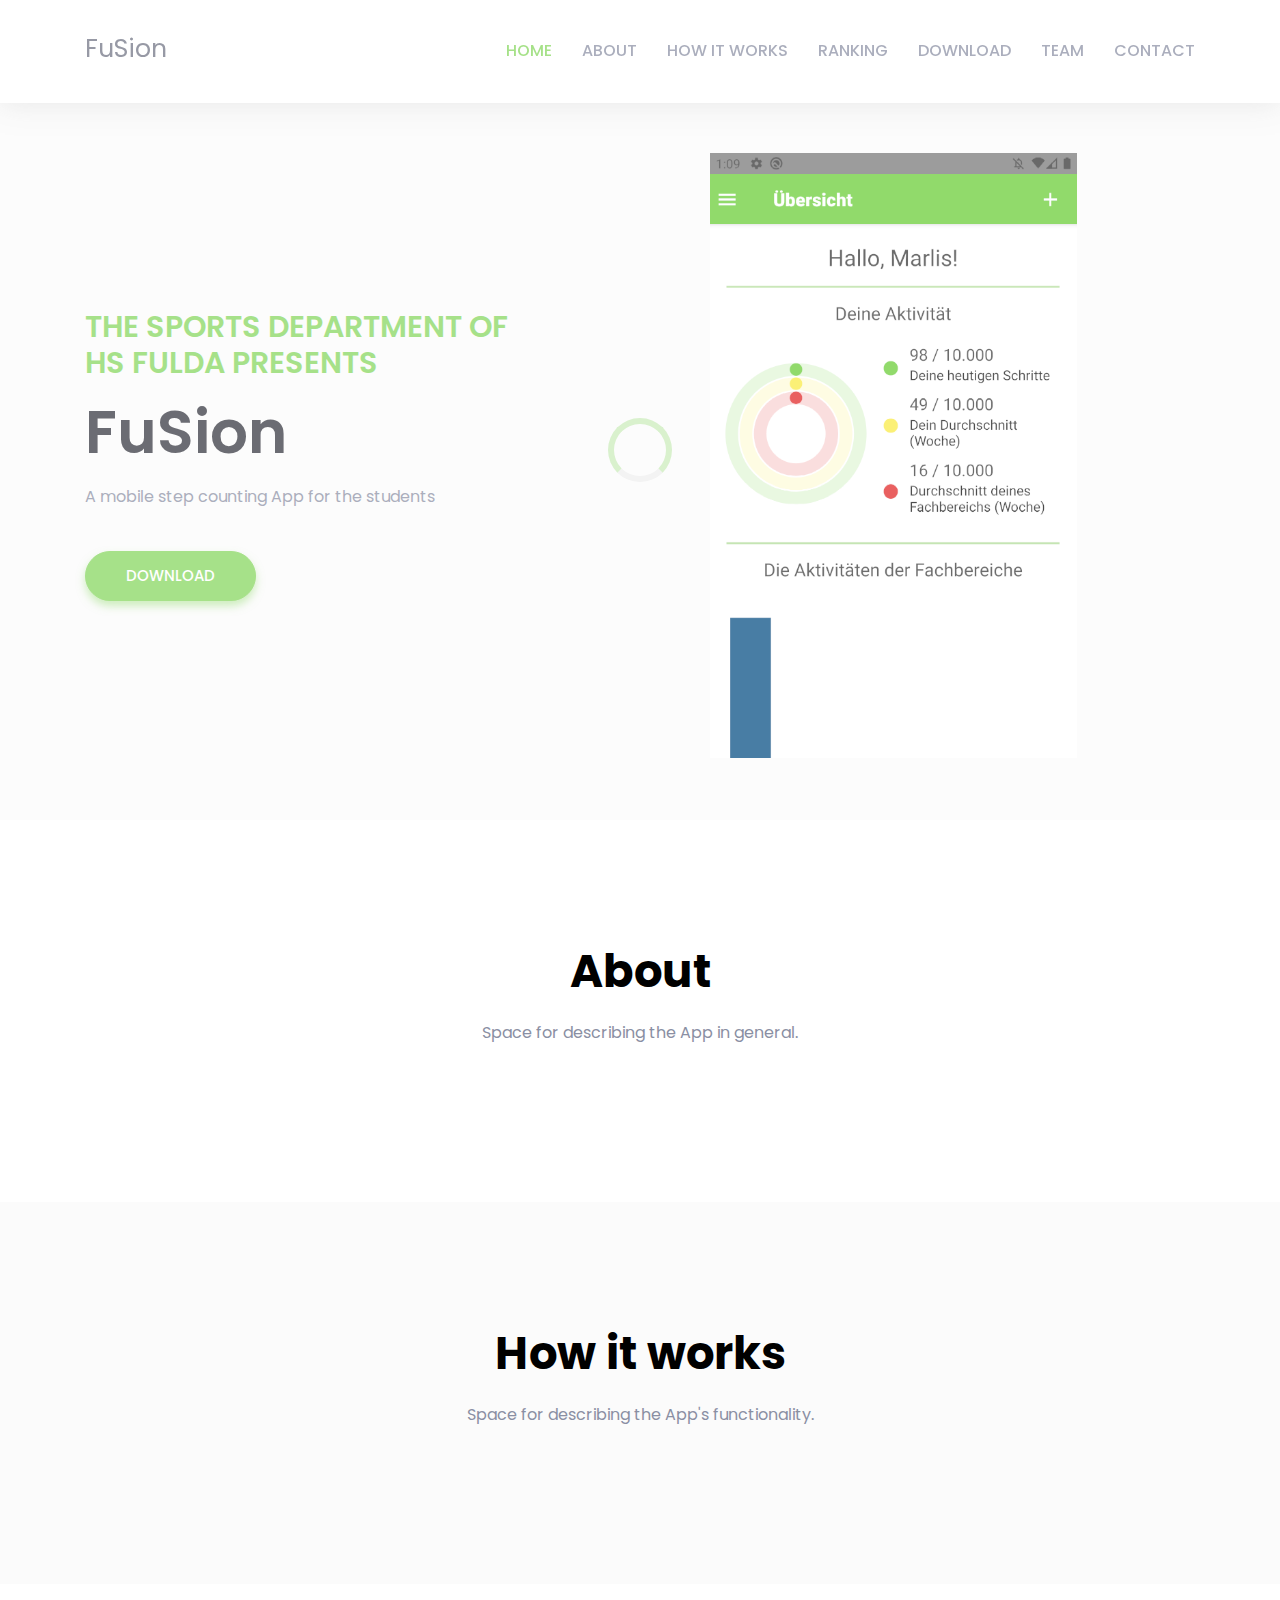
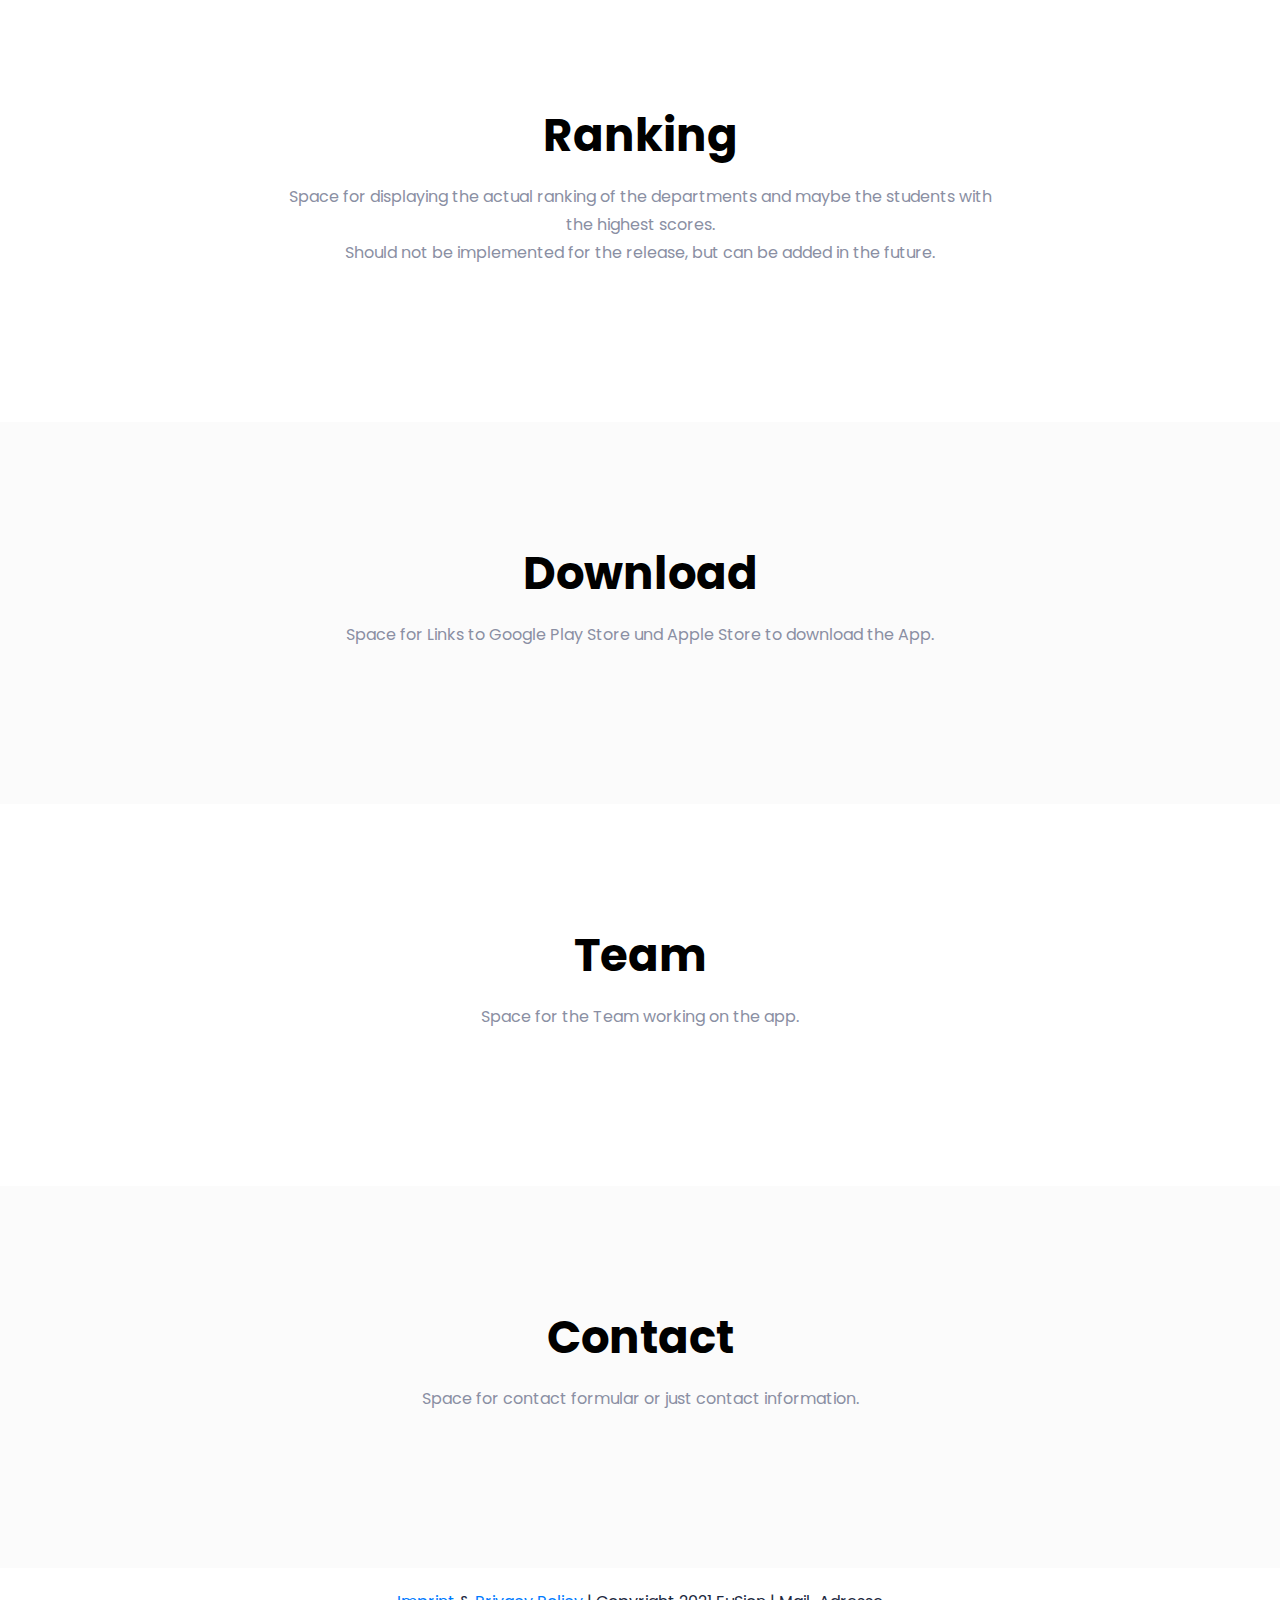
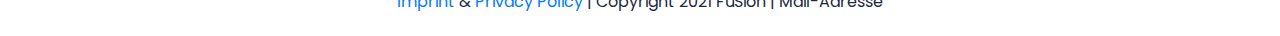
==== commit 19c58172: "Initial Commit" ====
--- a/index.html
+++ b/index.html
@@ -6,14 +6,14 @@
     <!--====== Required meta tags ======-->
     <meta charset="utf-8">
     <meta http-equiv="x-ua-compatible" content="ie=edge">
-    <meta name="description" content="">
+    <meta name="home" content="">
     <meta name="viewport" content="width=device-width, initial-scale=1, shrink-to-fit=no">
 
     <!--====== Title ======-->
     <title>FuSion</title>
 
-    <!--====== Favicon Icon ======-->
-    <link rel="shortcut icon" href="assets/images/favicon.png" type="image/png">
+    <!--====== Title Icon ======-->
+    <link rel="shortcut icon" href="assets/images/logo.png" type="image/png">
 
     <!--====== Bootstrap css ======-->
     <link rel="stylesheet" href="assets/css/bootstrap.min.css">
@@ -226,9 +226,9 @@
                     <div class="col-lg-12">
                         <div class="copyright-text text-center pt-20">
                             <p>
-                                <a href="https://uideck.com" rel="nofollow">Imprint</a>
+                                <a href="privacypolicy.html" rel="#imprint">Imprint</a>
                                 &
-                                <a href="https://uideck.com" rel="nofollow">Privacy Policy</a>
+                                <a href="privacypolicy.html" rel="#privacypolicy">Privacy Policy</a>
                                 | Copyright 2021 FuSion | Mail-Adresse
                             </p>
                         </div> <!-- copyright text -->
--- a/assets/css/style.css
+++ b/assets/css/style.css
@@ -81,7 +81,8 @@
   font-size: 36px; }
 
 h3 {
-  font-size: 28px; }
+  font-size: 28px; 
+  margin-top: 5; }
 
 h4 {
   font-size: 22px; }
@@ -235,7 +236,7 @@
       height: 100%;
       border-style: solid;
       /* Spinner Color */
-      border-color: #754ef9 #754ef9 #ddd;
+      border-color: #84d65b #84d65b #ddd;
       border-radius: 50%;
       border-width: 6px; }
     .preloader .loader_34 .ytp-spinner-left .ytp-spinner-circle {
@@ -731,7 +732,7 @@
       content: '';
       width: 100%;
       height: 2px;
-      background-color: #754ef9;
+      background-color: #84d65b;
       left: -102.5%;
       top: 50%;
       -webkit-transform: translateY(-50%);
@@ -839,7 +840,7 @@
       left: 0;
       height: 5px;
       border-radius: 5px;
-      background-color: #754ef9;
+      background-color: #84d65b;
       -webkit-transition: all 2s ease-out 0s;
       -moz-transition: all 2s ease-out 0s;
       -ms-transition: all 2s ease-out 0s;
@@ -889,7 +890,7 @@
       -o-transition: all 0.3s ease-out 0s;
       transition: all 0.3s ease-out 0s; }
       .single-service .service-content .service-title a:hover {
-        color: #754ef9; }
+        color: #84d65b; }
   .single-service:hover {
     -webkit-box-shadow: 0px 0px 21px 0px rgba(152, 152, 152, 0.23);
     -moz-box-shadow: 0px 0px 21px 0px rgba(152, 152, 152, 0.23);
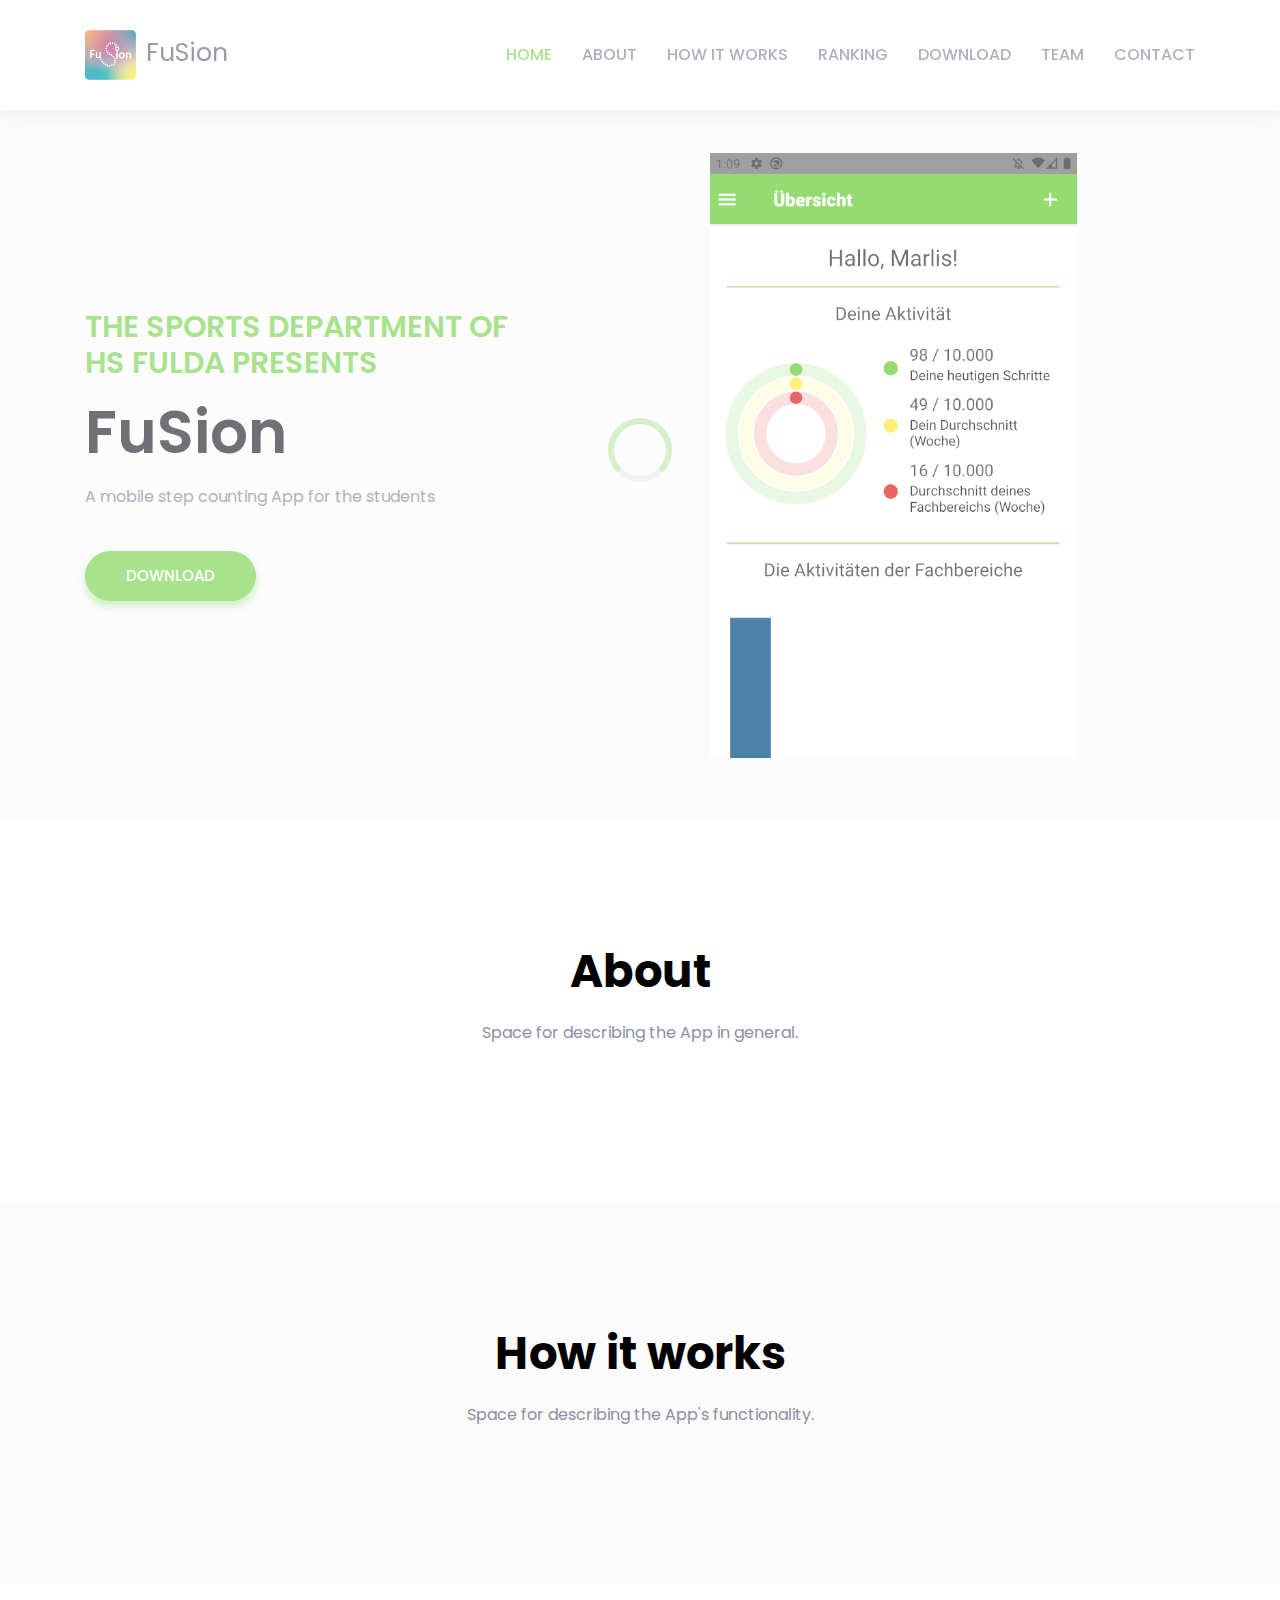
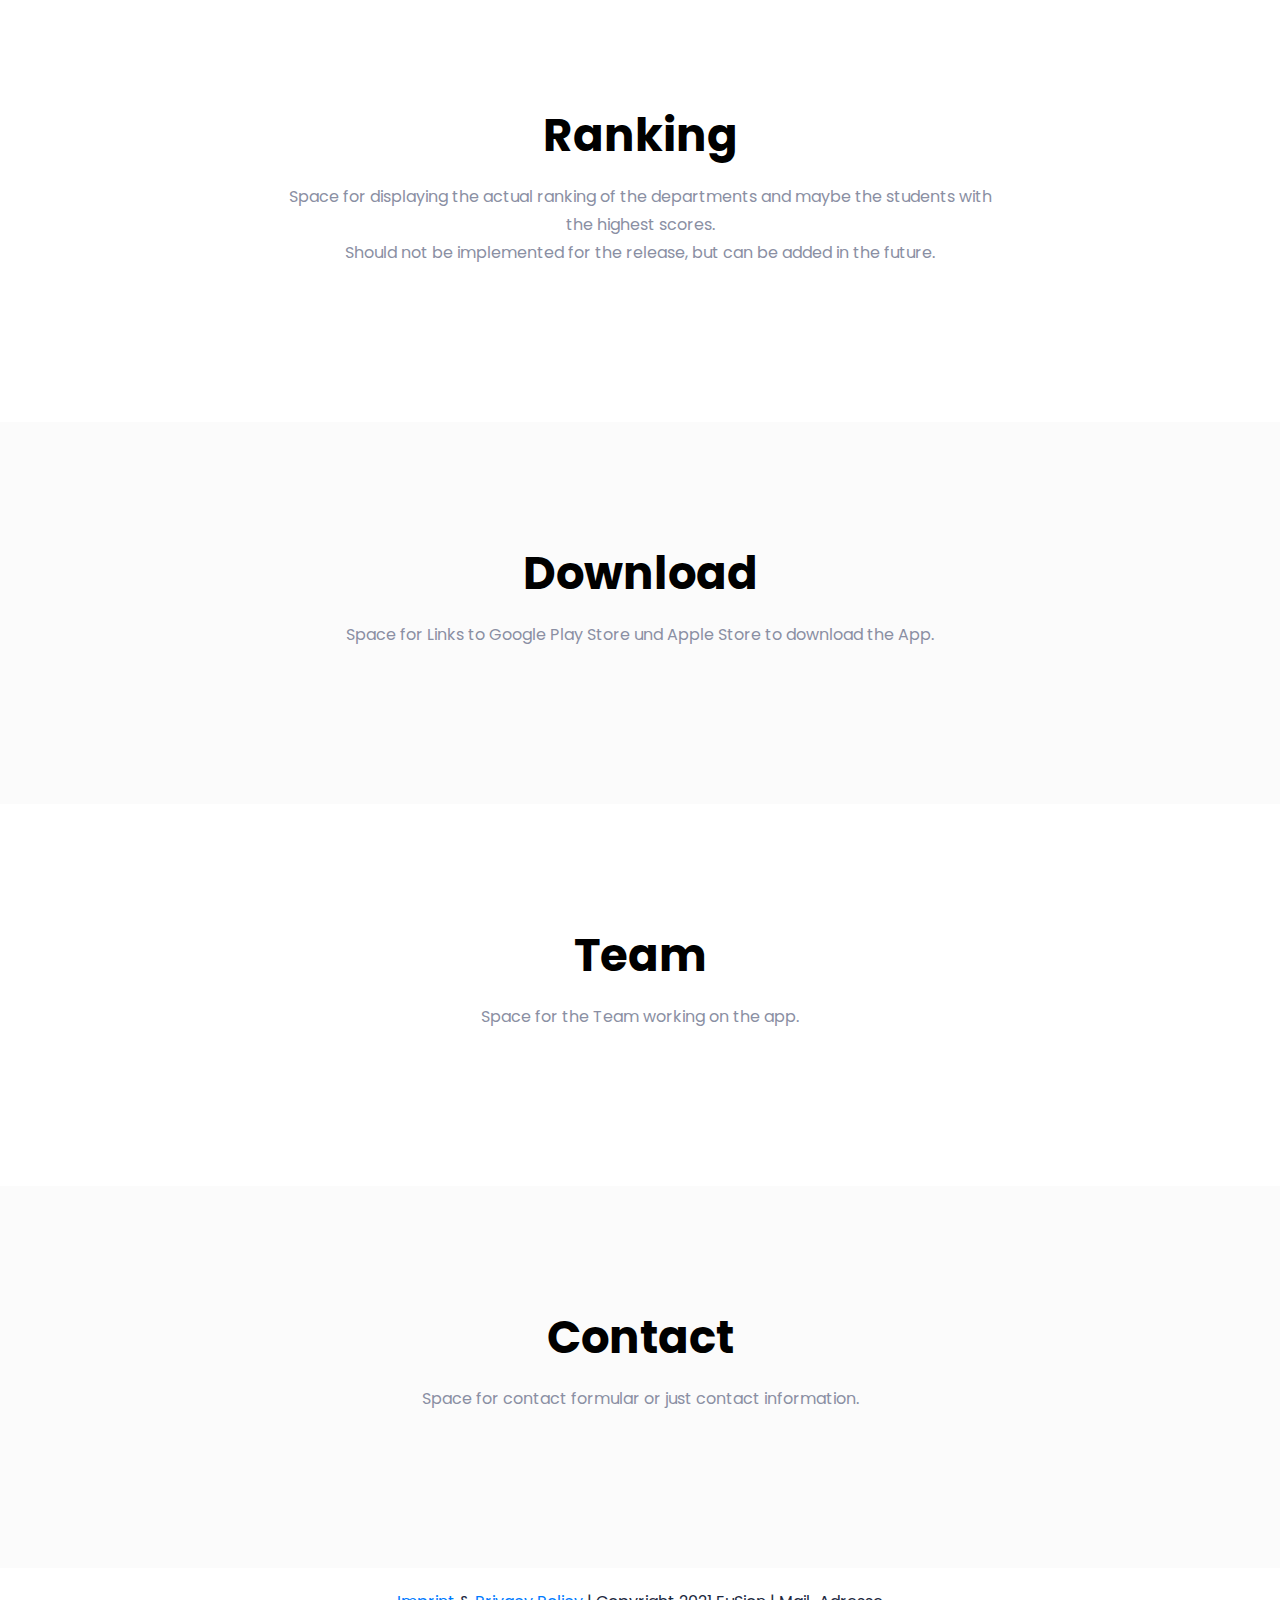
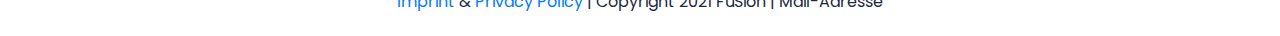
==== commit 1babdc0d: "Add logo to nav-bar" ====
--- a/index.html
+++ b/index.html
@@ -1,114 +1,151 @@
-<!doctype html>
+<!DOCTYPE html>
 <html lang="en">
-
-<head>
-
+  <head>
     <!--====== Required meta tags ======-->
-    <meta charset="utf-8">
-    <meta http-equiv="x-ua-compatible" content="ie=edge">
-    <meta name="home" content="">
-    <meta name="viewport" content="width=device-width, initial-scale=1, shrink-to-fit=no">
+    <meta charset="utf-8" />
+    <meta http-equiv="x-ua-compatible" content="ie=edge" />
+    <meta name="home" content="" />
+    <meta
+      name="viewport"
+      content="width=device-width, initial-scale=1, shrink-to-fit=no"
+    />
 
     <!--====== Title ======-->
     <title>FuSion</title>
 
     <!--====== Title Icon ======-->
-    <link rel="shortcut icon" href="assets/images/logo.png" type="image/png">
+    <link rel="shortcut icon" href="assets/images/logo.png" type="image/png" />
 
     <!--====== Bootstrap css ======-->
-    <link rel="stylesheet" href="assets/css/bootstrap.min.css">
+    <link rel="stylesheet" href="assets/css/bootstrap.min.css" />
 
     <!--====== Line Icons css ======-->
-    <link rel="stylesheet" href="assets/css/LineIcons.css">
+    <link rel="stylesheet" href="assets/css/LineIcons.css" />
 
     <!--====== Magnific Popup css ======-->
-    <link rel="stylesheet" href="assets/css/magnific-popup.css">
+    <link rel="stylesheet" href="assets/css/magnific-popup.css" />
 
     <!--====== Default css ======-->
-    <link rel="stylesheet" href="assets/css/default.css">
+    <link rel="stylesheet" href="assets/css/default.css" />
 
     <!--====== Style css ======-->
-    <link rel="stylesheet" href="assets/css/style.css">
-
-
-</head>
-
-<body>
-
+    <link rel="stylesheet" href="assets/css/style.css" />
+  </head>
+
+  <body>
     <!--====== PRELOADER PART START ======-->
 
     <div class="preloader">
-        <div class="loader_34">
-            <div class="ytp-spinner">
-                <div class="ytp-spinner-container">
-                    <div class="ytp-spinner-rotator">
-                        <div class="ytp-spinner-left">
-                            <div class="ytp-spinner-circle"></div>
-                        </div>
-                        <div class="ytp-spinner-right">
-                            <div class="ytp-spinner-circle"></div>
-                        </div>
-                    </div>
+      <div class="loader_34">
+        <div class="ytp-spinner">
+          <div class="ytp-spinner-container">
+            <div class="ytp-spinner-rotator">
+              <div class="ytp-spinner-left">
+                <div class="ytp-spinner-circle"></div>
+              </div>
+              <div class="ytp-spinner-right">
+                <div class="ytp-spinner-circle"></div>
+              </div>
+            </div>
+          </div>
+        </div>
+      </div>
+    </div>
+
+    <!--====== PRELOADER ENDS START ======-->
+
+    <!--====== HEADER PART START ======-->
+
+    <header id="home" class="header-area">
+      <div class="navigation fixed-top">
+        <div class="container">
+          <div class="row">
+            <div class="col-lg-12">
+              <nav class="navbar navbar-expand-lg">
+                <div id="logo">
+                  <img src="assets/images/logo.png" height="50px" />
                 </div>
-            </div>
-        </div>
-    </div>
-
-    <!--====== PRELOADER ENDS START ======-->
-
-    <!--====== HEADER PART START ======-->
-
-    <header id="home" class="header-area">
-        <div class="navigation fixed-top">
-            <div class="container">
-                <div class="row">
-                    <div class="col-lg-12">
-                        <nav class="navbar navbar-expand-lg">
-                            <a class="navbar-brand" href="index.html">
-                                FuSion
-                            </a> <!-- Logo -->
-                            <button class="navbar-toggler" type="button" data-toggle="collapse" data-target="#navbarSupportedContent" aria-controls="navbarSupportedContent" aria-expanded="false" aria-label="Toggle navigation">
-                                <span class="toggler-icon"></span>
-                                <span class="toggler-icon"></span>
-                                <span class="toggler-icon"></span>
-                            </button>
-
-                            <div class="collapse navbar-collapse" id="navbarSupportedContent">
-                                <ul class="navbar-nav ml-auto">
-                                    <li class="nav-item active"><a class="page-scroll" href="#home">Home</a></li>
-                                    <li class="nav-item"><a class="page-scroll" href="#about">About</a></li>
-                                    <li class="nav-item"><a class="page-scroll" href="#howitworks">How it works</a></li>
-                                    <li class="nav-item"><a class="page-scroll" href="#ranking">Ranking</a></li>
-                                    <li class="nav-item"><a class="page-scroll" href="#download">Download</a></li>
-                                    <li class="nav-item"><a class="page-scroll" href="#team">Team</a></li>
-                                    <li class="nav-item"><a class="page-scroll" href="#contact">Contact</a></li>
-                                </ul>
-                            </div> <!-- navbar collapse -->
-                        </nav> <!-- navbar -->
-                    </div>
-                </div> <!-- row -->
-            </div> <!-- container -->
-        </div> <!-- navigation -->
-
-        <div id="parallax" class="header-content d-flex align-items-center">
-            <div class="container">
-                <div class="row align-items-center">
-                    <div class="col-xl-5 col-lg-6">
-                        <div class="header-content-right">
-                            <h4 class="sub-title">The Sports Department of HS Fulda presents</h4>
-                            <h1 class="title">FuSion</h1>
-                            <p>A mobile step counting App for the students</p>
-                            <a class="main-btn" href="#download">Download</a>
-                        </div> <!-- header content right -->
-                    </div>
-                    <div class="col-lg-6 offset-xl-1">
-                        <div class="header-image d-none d-lg-block">
-                            <img src="assets/images/Screenshot_Home.png" alt="hero">
-                        </div> <!-- header image -->
-                    </div>
-                </div> <!-- row -->
-            </div> <!-- container -->
-        </div> <!-- header content -->
+                <a class="navbar-brand" href="index.html"> FuSion </a>
+                <!-- Logo -->
+                <button
+                  class="navbar-toggler"
+                  type="button"
+                  data-toggle="collapse"
+                  data-target="#navbarSupportedContent"
+                  aria-controls="navbarSupportedContent"
+                  aria-expanded="false"
+                  aria-label="Toggle navigation"
+                >
+                  <span class="toggler-icon"></span>
+                  <span class="toggler-icon"></span>
+                  <span class="toggler-icon"></span>
+                </button>
+
+                <div
+                  class="collapse navbar-collapse"
+                  id="navbarSupportedContent"
+                >
+                  <ul class="navbar-nav ml-auto">
+                    <li class="nav-item active">
+                      <a class="page-scroll" href="#home">Home</a>
+                    </li>
+                    <li class="nav-item">
+                      <a class="page-scroll" href="#about">About</a>
+                    </li>
+                    <li class="nav-item">
+                      <a class="page-scroll" href="#howitworks">How it works</a>
+                    </li>
+                    <li class="nav-item">
+                      <a class="page-scroll" href="#ranking">Ranking</a>
+                    </li>
+                    <li class="nav-item">
+                      <a class="page-scroll" href="#download">Download</a>
+                    </li>
+                    <li class="nav-item">
+                      <a class="page-scroll" href="#team">Team</a>
+                    </li>
+                    <li class="nav-item">
+                      <a class="page-scroll" href="#contact">Contact</a>
+                    </li>
+                  </ul>
+                </div>
+                <!-- navbar collapse -->
+              </nav>
+              <!-- navbar -->
+            </div>
+          </div>
+          <!-- row -->
+        </div>
+        <!-- container -->
+      </div>
+      <!-- navigation -->
+
+      <div id="parallax" class="header-content d-flex align-items-center">
+        <div class="container">
+          <div class="row align-items-center">
+            <div class="col-xl-5 col-lg-6">
+              <div class="header-content-right">
+                <h4 class="sub-title">
+                  The Sports Department of HS Fulda presents
+                </h4>
+                <h1 class="title">FuSion</h1>
+                <p>A mobile step counting App for the students</p>
+                <a class="main-btn" href="#download">Download</a>
+              </div>
+              <!-- header content right -->
+            </div>
+            <div class="col-lg-6 offset-xl-1">
+              <div class="header-image d-none d-lg-block">
+                <img src="assets/images/Screenshot_Home.png" alt="hero" />
+              </div>
+              <!-- header image -->
+            </div>
+          </div>
+          <!-- row -->
+        </div>
+        <!-- container -->
+      </div>
+      <!-- header content -->
     </header>
 
     <!--====== HEADER PART ENDS ======-->
@@ -116,126 +153,159 @@
     <!--====== ABOUT PART START ======-->
 
     <section id="about" class="about-area pt-125 pb-130">
+      <div class="container">
+        <div class="row justify-content-center">
+          <div class="col-lg-8">
+            <div class="section-title text-center pb-25">
+              <h2 class="title">About</h2>
+              <p>Space for describing the App in general.</p>
+            </div>
+            <!-- section title -->
+          </div>
+        </div>
+        <!-- row -->
+      </div>
+      <!-- container -->
+    </section>
+
+    <!--====== ABOUT PART ENDS ======-->
+
+    <!--====== HOWITWORKS PART START ======-->
+
+    <section id="howitworks" class="services-area gray-bg pt-125 pb-130">
+      <div class="container">
+        <div class="row justify-content-center">
+          <div class="col-lg-8">
+            <div class="section-title text-center pb-25">
+              <h2 class="title">How it works</h2>
+              <p>Space for describing the App's functionality.</p>
+            </div>
+            <!-- section title -->
+          </div>
+        </div>
+        <!-- row -->
+      </div>
+      <!-- container -->
+    </section>
+
+    <!--====== HOWITWORKS PART ENDS ======-->
+
+    <!--====== RANKING PART START ======-->
+
+    <section id="ranking" class="work-area pt-125 pb-130">
+      <div class="container">
+        <div class="row justify-content-center">
+          <div class="col-lg-8">
+            <div class="section-title text-center pb-25">
+              <h2 class="title">Ranking</h2>
+              <p>
+                Space for displaying the actual ranking of the departments and
+                maybe the students with the highest scores.
+              </p>
+              <p>
+                Should not be implemented for the release, but can be added in
+                the future.
+              </p>
+            </div>
+            <!-- section title -->
+          </div>
+        </div>
+        <!-- row -->
+      </div>
+      <!-- container -->
+    </section>
+
+    <!--====== RANKING PART ENDS ======-->
+
+    <!--====== DOWNLOAD PART START ======-->
+
+    <section id="download" class="pricing-area gray-bg pt-125 pb-130">
+      <div class="container">
+        <div class="row justify-content-center">
+          <div class="col-lg-8">
+            <div class="section-title text-center pb-25">
+              <h2 class="title">Download</h2>
+              <p>
+                Space for Links to Google Play Store und Apple Store to download
+                the App.
+              </p>
+            </div>
+            <!-- section title -->
+          </div>
+        </div>
+        <!-- row -->
+      </div>
+      <!-- container -->
+    </section>
+
+    <!--====== DOWNLOAD PART ENDS ======-->
+
+    <!--====== TEAM PART START ======-->
+
+    <section id="team" class="blog-area pt-125 pb-130">
+      <div class="container">
+        <div class="row justify-content-center">
+          <div class="col-lg-8">
+            <div class="section-title text-center pb-25">
+              <h2 class="title">Team</h2>
+              <p>Space for the Team working on the app.</p>
+            </div>
+            <!-- section title -->
+          </div>
+        </div>
+        <!-- row -->
+      </div>
+      <!-- container -->
+    </section>
+
+    <!--====== TEAM PART ENDS ======-->
+
+    <!--====== CONTACT PART START ======-->
+
+    <section id="contact" class="contact-area pt-125 pb-130 gray-bg">
+      <div class="container">
+        <div class="row justify-content-center">
+          <div class="col-lg-8">
+            <div class="section-title text-center pb-25">
+              <h2 class="title">Contact</h2>
+              <p>Space for contact formular or just contact information.</p>
+              <p></p>
+            </div>
+            <!-- section title -->
+          </div>
+        </div>
+        <!-- row -->
+      </div>
+      <!-- container -->
+    </section>
+
+    <!--====== CONTACT PART ENDS ======-->
+
+    <!--====== FOOTER PART START ======-->
+
+    <footer id="footer" class="footer-area">
+      <div class="footer-copyright pb-20">
         <div class="container">
-            <div class="row justify-content-center">
-                <div class="col-lg-8">
-                    <div class="section-title text-center pb-25">
-                        <h2 class="title">About</h2>
-                        <p>Space for describing the App in general.</p>
-                    </div> <!-- section title -->
-                </div>
-            </div> <!-- row -->
-        </div> <!-- container -->
-    </section>
-
-    <!--====== ABOUT PART ENDS ======-->
-
-    <!--====== HOWITWORKS PART START ======-->
-
-    <section id="howitworks" class="services-area gray-bg pt-125 pb-130">
-        <div class="container">
-            <div class="row justify-content-center">
-                <div class="col-lg-8">
-                    <div class="section-title text-center pb-25">
-                        <h2 class="title">How it works</h2>
-                        <p>Space for describing the App's functionality.</p>
-                    </div> <!-- section title -->
-                </div>
-            </div> <!-- row -->
-        </div> <!-- container -->
-    </section>
-
-    <!--====== HOWITWORKS PART ENDS ======-->
-
-    <!--====== RANKING PART START ======-->
-
-    <section id="ranking" class="work-area pt-125 pb-130">
-        <div class="container">
-            <div class="row justify-content-center">
-                <div class="col-lg-8">
-                    <div class="section-title text-center pb-25">
-                        <h2 class="title">Ranking</h2>
-                        <p>Space for displaying the actual ranking of the departments and maybe the students with the highest scores.</p>
-                        <p>Should not be implemented for the release, but can be added in the future.</p>
-                    </div> <!-- section title -->
-                </div>
-            </div> <!-- row -->
-        </div> <!-- container -->
-    </section>
-
-    <!--====== RANKING PART ENDS ======-->
-
-    <!--====== DOWNLOAD PART START ======-->
-
-    <section id="download" class="pricing-area gray-bg pt-125 pb-130">
-        <div class="container">
-            <div class="row justify-content-center">
-                <div class="col-lg-8">
-                    <div class="section-title text-center pb-25">
-                        <h2 class="title">Download</h2>
-                        <p>Space for Links to Google Play Store und Apple Store to download the App.</p>
-                    </div> <!-- section title -->
-                </div>
-            </div> <!-- row -->
-        </div> <!-- container -->
-    </section>
-
-    <!--====== DOWNLOAD PART ENDS ======-->
-
-    <!--====== TEAM PART START ======-->
-
-    <section id="team" class="blog-area pt-125 pb-130">
-        <div class="container">
-            <div class="row justify-content-center">
-                <div class="col-lg-8">
-                    <div class="section-title text-center pb-25">
-                        <h2 class="title">Team</h2>
-                        <p>Space for the Team working on the app.</p>
-                    </div> <!-- section title -->
-                </div>
-            </div> <!-- row -->
-        </div> <!-- container -->
-    </section>
-
-    <!--====== TEAM PART ENDS ======-->
-
-    <!--====== CONTACT PART START ======-->
-
-    <section id="contact" class="contact-area pt-125 pb-130 gray-bg">
-        <div class="container">
-            <div class="row justify-content-center">
-                <div class="col-lg-8">
-                    <div class="section-title text-center pb-25">
-                        <h2 class="title">Contact</h2>
-                        <p>Space for contact formular or just contact information.</p>
-                        <p></p>
-                    </div> <!-- section title -->
-                </div>
-            </div> <!-- row -->
-        </div> <!-- container -->
-    </section>
-
-    <!--====== CONTACT PART ENDS ======-->
-
-    <!--====== FOOTER PART START ======-->
-
-    <footer id="footer" class="footer-area">
-        <div class="footer-copyright pb-20">
-            <div class="container">
-                <div class="row">
-                    <div class="col-lg-12">
-                        <div class="copyright-text text-center pt-20">
-                            <p>
-                                <a href="privacypolicy.html" rel="#imprint">Imprint</a>
-                                &
-                                <a href="privacypolicy.html" rel="#privacypolicy">Privacy Policy</a>
-                                | Copyright 2021 FuSion | Mail-Adresse
-                            </p>
-                        </div> <!-- copyright text -->
-                    </div>
-                </div> <!-- row -->
-            </div> <!-- container -->
-        </div> <!-- footer widget -->
+          <div class="row">
+            <div class="col-lg-12">
+              <div class="copyright-text text-center pt-20">
+                <p>
+                  <a href="privacypolicy.html" rel="#imprint">Imprint</a>
+                  &
+                  <a href="privacypolicy.html" rel="#privacypolicy"
+                    >Privacy Policy</a
+                  >
+                  | Copyright 2021 FuSion | Mail-Adresse
+                </p>
+              </div>
+              <!-- copyright text -->
+            </div>
+          </div>
+          <!-- row -->
+        </div>
+        <!-- container -->
+      </div>
+      <!-- footer widget -->
     </footer>
 
     <!--====== FOOTER PART ENDS ======-->
@@ -245,12 +315,6 @@
     <a href="#" class="back-to-top"><i class="lni-chevron-up"></i></a>
 
     <!--====== BACK TOP TOP PART ENDS ======-->
-
-
-
-
-
-
 
     <!--====== jquery js ======-->
     <script src="assets/js/vendor/modernizr-3.6.0.min.js"></script>
@@ -270,7 +334,6 @@
     <script src="assets/js/waypoints.min.js"></script>
     <script src="assets/js/jquery.counterup.min.js"></script>
 
-
     <!--====== Appear js ======-->
     <script src="assets/js/jquery.appear.min.js"></script>
 
@@ -278,10 +341,7 @@
     <script src="assets/js/scrolling-nav.js"></script>
     <script src="assets/js/jquery.easing.min.js"></script>
 
-
     <!--====== Main js ======-->
     <script src="assets/js/main.js"></script>
-
-</body>
-
+  </body>
 </html>
--- a/assets/css/style.css
+++ b/assets/css/style.css
@@ -35,33 +35,39 @@
   font-family: "Poppins", sans-serif;
   font-weight: normal;
   font-style: normal;
-  color: #8a8fa3; }
+  color: #8a8fa3;
+}
 
 * {
   margin: 0;
   padding: 0;
   -webkit-box-sizing: border-box;
   -moz-box-sizing: border-box;
-  box-sizing: border-box; }
+  box-sizing: border-box;
+}
 
 img {
-  max-width: 100%; }
+  max-width: 100%;
+}
 
 a:focus,
 input:focus,
 textarea:focus,
 button:focus {
   text-decoration: none;
-  outline: none; }
+  outline: none;
+}
 
 a:focus,
 a:hover {
-  text-decoration: none; }
+  text-decoration: none;
+}
 
 i,
 span,
 a {
-  display: inline-block; }
+  display: inline-block;
+}
 
 h1,
 h2,
@@ -72,48 +78,61 @@
   font-family: "Poppins", sans-serif;
   font-weight: 600;
   color: #32333c;
-  margin: 0px; }
+  margin: 0px;
+}
 
 h1 {
-  font-size: 60px; }
+  font-size: 60px;
+}
 
 h2 {
-  font-size: 36px; }
+  font-size: 36px;
+}
 
 h3 {
-  font-size: 28px; 
-  margin-top: 5; }
+  font-size: 28px;
+  margin-top: 5;
+}
 
 h4 {
-  font-size: 22px; }
+  font-size: 22px;
+}
 
 h5 {
-  font-size: 18px; }
+  font-size: 18px;
+}
 
 h6 {
-  font-size: 16px; }
-
-ul, ol {
+  font-size: 16px;
+}
+
+ul,
+ol {
   margin: 0px;
   padding: 0px;
-  list-style-type: none; }
+  list-style-type: none;
+}
 
 p {
   font-size: 16px;
   font-weight: 400;
   line-height: 28px;
   color: #8a8fa3;
-  margin: 0px; }
-  @media (max-width: 767px) {
-    p {
-      font-size: 15px; } }
+  margin: 0px;
+}
+@media (max-width: 767px) {
+  p {
+    font-size: 15px;
+  }
+}
 
 .bg_cover {
   background-position: center center;
   background-size: cover;
   background-repeat: no-repeat;
   width: 100%;
-  height: 100%; }
+  height: 100%;
+}
 
 /*===== All Button Style =====*/
 .main-btn {
@@ -126,7 +145,7 @@
   -moz-user-select: none;
   -ms-user-select: none;
   user-select: none;
-  border: 1px solid #84d65b ;
+  border: 1px solid #84d65b;
   padding: 0 40px;
   font-size: 15px;
   line-height: 48px;
@@ -142,33 +161,40 @@
   -webkit-box-shadow: 0px 5px 8px 0px rgba(132, 214, 91, 0.55);
   -moz-box-shadow: 0px 5px 8px 0px rgba(132, 214, 91, 0.55);
   box-shadow: 0px 5px 8px 0px rgba(132, 214, 91, 0.55);
-  background-color: #84d65b ;
-  text-transform: uppercase; }
-  .main-btn:hover {
-    background-color: #fff;
-    color: #84d65b ;
-    border-color: #84d65b ; }
-  .main-btn.main-btn-2 {
-    background-color: transparent;
-    color: #fff;
-    border-color: #fff;
-    -webkit-box-shadow: none;
-    -moz-box-shadow: none;
-    box-shadow: none; }
-    .main-btn.main-btn-2:hover {
-      background-color: #84d65b ;
-      color: #fff;
-      border-color: #84d65b ; }
+  background-color: #84d65b;
+  text-transform: uppercase;
+}
+.main-btn:hover {
+  background-color: #fff;
+  color: #84d65b;
+  border-color: #84d65b;
+}
+.main-btn.main-btn-2 {
+  background-color: transparent;
+  color: #fff;
+  border-color: #fff;
+  -webkit-box-shadow: none;
+  -moz-box-shadow: none;
+  box-shadow: none;
+}
+.main-btn.main-btn-2:hover {
+  background-color: #84d65b;
+  color: #fff;
+  border-color: #84d65b;
+}
 
 /*===== All Section Title Style =====*/
 .section-title .title {
   font-weight: 700;
   font-size: 45px;
   color: #000;
-  padding-bottom: 20px; }
-  @media (max-width: 767px) {
-    .section-title .title {
-      font-size: 30px; } }
+  padding-bottom: 20px;
+}
+@media (max-width: 767px) {
+  .section-title .title {
+    font-size: 30px;
+  }
+}
 
 /*===== All Preloader Style =====*/
 .preloader {
@@ -181,80 +207,110 @@
   width: 100%;
   /* Change Background Color */
   background: #fff;
-  z-index: 99999; }
-  .preloader .loader_34 {
-    display: table-cell;
-    vertical-align: middle;
-    text-align: center; }
-    .preloader .loader_34 .ytp-spinner {
-      position: absolute;
-      left: 50%;
-      top: 50%;
-      width: 64px;
-      margin-left: -32px;
-      z-index: 18;
-      pointer-events: none; }
-      .preloader .loader_34 .ytp-spinner .ytp-spinner-container {
-        pointer-events: none;
-        position: absolute;
-        width: 100%;
-        padding-bottom: 100%;
-        top: 50%;
-        left: 50%;
-        margin-top: -50%;
-        margin-left: -50%;
-        -webkit-animation: ytp-spinner-linspin 1568.23529647ms linear infinite;
-        -moz-animation: ytp-spinner-linspin 1568.23529647ms linear infinite;
-        -o-animation: ytp-spinner-linspin 1568.23529647ms linear infinite;
-        animation: ytp-spinner-linspin 1568.23529647ms linear infinite; }
-        .preloader .loader_34 .ytp-spinner .ytp-spinner-container .ytp-spinner-rotator {
-          position: absolute;
-          width: 100%;
-          height: 100%;
-          -webkit-animation: ytp-spinner-easespin 5332ms cubic-bezier(0.4, 0, 0.2, 1) infinite both;
-          -moz-animation: ytp-spinner-easespin 5332ms cubic-bezier(0.4, 0, 0.2, 1) infinite both;
-          -o-animation: ytp-spinner-easespin 5332ms cubic-bezier(0.4, 0, 0.2, 1) infinite both;
-          animation: ytp-spinner-easespin 5332ms cubic-bezier(0.4, 0, 0.2, 1) infinite both; }
-          .preloader .loader_34 .ytp-spinner .ytp-spinner-container .ytp-spinner-rotator .ytp-spinner-left {
-            position: absolute;
-            top: 0;
-            left: 0;
-            bottom: 0;
-            overflow: hidden;
-            right: 50%; }
-          .preloader .loader_34 .ytp-spinner .ytp-spinner-container .ytp-spinner-rotator .ytp-spinner-right {
-            position: absolute;
-            top: 0;
-            right: 0;
-            bottom: 0;
-            overflow: hidden;
-            left: 50%; }
-    .preloader .loader_34 .ytp-spinner-circle {
-      box-sizing: border-box;
-      position: absolute;
-      width: 200%;
-      height: 100%;
-      border-style: solid;
-      /* Spinner Color */
-      border-color: #84d65b #84d65b #ddd;
-      border-radius: 50%;
-      border-width: 6px; }
-    .preloader .loader_34 .ytp-spinner-left .ytp-spinner-circle {
-      left: 0;
-      right: -100%;
-      border-right-color: #ddd;
-      -webkit-animation: ytp-spinner-left-spin 1333ms cubic-bezier(0.4, 0, 0.2, 1) infinite both;
-      -moz-animation: ytp-spinner-left-spin 1333ms cubic-bezier(0.4, 0, 0.2, 1) infinite both;
-      -o-animation: ytp-spinner-left-spin 1333ms cubic-bezier(0.4, 0, 0.2, 1) infinite both;
-      animation: ytp-spinner-left-spin 1333ms cubic-bezier(0.4, 0, 0.2, 1) infinite both; }
-    .preloader .loader_34 .ytp-spinner-right .ytp-spinner-circle {
-      left: -100%;
-      right: 0;
-      border-left-color: #ddd;
-      -webkit-animation: ytp-right-spin 1333ms cubic-bezier(0.4, 0, 0.2, 1) infinite both;
-      -moz-animation: ytp-right-spin 1333ms cubic-bezier(0.4, 0, 0.2, 1) infinite both;
-      -o-animation: ytp-right-spin 1333ms cubic-bezier(0.4, 0, 0.2, 1) infinite both;
-      animation: ytp-right-spin 1333ms cubic-bezier(0.4, 0, 0.2, 1) infinite both; }
+  z-index: 99999;
+}
+.preloader .loader_34 {
+  display: table-cell;
+  vertical-align: middle;
+  text-align: center;
+}
+.preloader .loader_34 .ytp-spinner {
+  position: absolute;
+  left: 50%;
+  top: 50%;
+  width: 64px;
+  margin-left: -32px;
+  z-index: 18;
+  pointer-events: none;
+}
+.preloader .loader_34 .ytp-spinner .ytp-spinner-container {
+  pointer-events: none;
+  position: absolute;
+  width: 100%;
+  padding-bottom: 100%;
+  top: 50%;
+  left: 50%;
+  margin-top: -50%;
+  margin-left: -50%;
+  -webkit-animation: ytp-spinner-linspin 1568.23529647ms linear infinite;
+  -moz-animation: ytp-spinner-linspin 1568.23529647ms linear infinite;
+  -o-animation: ytp-spinner-linspin 1568.23529647ms linear infinite;
+  animation: ytp-spinner-linspin 1568.23529647ms linear infinite;
+}
+.preloader .loader_34 .ytp-spinner .ytp-spinner-container .ytp-spinner-rotator {
+  position: absolute;
+  width: 100%;
+  height: 100%;
+  -webkit-animation: ytp-spinner-easespin 5332ms cubic-bezier(0.4, 0, 0.2, 1)
+    infinite both;
+  -moz-animation: ytp-spinner-easespin 5332ms cubic-bezier(0.4, 0, 0.2, 1)
+    infinite both;
+  -o-animation: ytp-spinner-easespin 5332ms cubic-bezier(0.4, 0, 0.2, 1)
+    infinite both;
+  animation: ytp-spinner-easespin 5332ms cubic-bezier(0.4, 0, 0.2, 1) infinite
+    both;
+}
+.preloader
+  .loader_34
+  .ytp-spinner
+  .ytp-spinner-container
+  .ytp-spinner-rotator
+  .ytp-spinner-left {
+  position: absolute;
+  top: 0;
+  left: 0;
+  bottom: 0;
+  overflow: hidden;
+  right: 50%;
+}
+.preloader
+  .loader_34
+  .ytp-spinner
+  .ytp-spinner-container
+  .ytp-spinner-rotator
+  .ytp-spinner-right {
+  position: absolute;
+  top: 0;
+  right: 0;
+  bottom: 0;
+  overflow: hidden;
+  left: 50%;
+}
+.preloader .loader_34 .ytp-spinner-circle {
+  box-sizing: border-box;
+  position: absolute;
+  width: 200%;
+  height: 100%;
+  border-style: solid;
+  /* Spinner Color */
+  border-color: #84d65b #84d65b #ddd;
+  border-radius: 50%;
+  border-width: 6px;
+}
+.preloader .loader_34 .ytp-spinner-left .ytp-spinner-circle {
+  left: 0;
+  right: -100%;
+  border-right-color: #ddd;
+  -webkit-animation: ytp-spinner-left-spin 1333ms cubic-bezier(0.4, 0, 0.2, 1)
+    infinite both;
+  -moz-animation: ytp-spinner-left-spin 1333ms cubic-bezier(0.4, 0, 0.2, 1)
+    infinite both;
+  -o-animation: ytp-spinner-left-spin 1333ms cubic-bezier(0.4, 0, 0.2, 1)
+    infinite both;
+  animation: ytp-spinner-left-spin 1333ms cubic-bezier(0.4, 0, 0.2, 1) infinite
+    both;
+}
+.preloader .loader_34 .ytp-spinner-right .ytp-spinner-circle {
+  left: -100%;
+  right: 0;
+  border-left-color: #ddd;
+  -webkit-animation: ytp-right-spin 1333ms cubic-bezier(0.4, 0, 0.2, 1) infinite
+    both;
+  -moz-animation: ytp-right-spin 1333ms cubic-bezier(0.4, 0, 0.2, 1) infinite
+    both;
+  -o-animation: ytp-right-spin 1333ms cubic-bezier(0.4, 0, 0.2, 1) infinite both;
+  animation: ytp-right-spin 1333ms cubic-bezier(0.4, 0, 0.2, 1) infinite both;
+}
 
 /* Preloader Animations */
 @-webkit-keyframes ytp-spinner-linspin {
@@ -263,188 +319,226 @@
     -moz-transform: rotate(360deg);
     -ms-transform: rotate(360deg);
     -o-transform: rotate(360deg);
-    transform: rotate(360deg); } }
+    transform: rotate(360deg);
+  }
+}
 @keyframes ytp-spinner-linspin {
   to {
     -webkit-transform: rotate(360deg);
     -moz-transform: rotate(360deg);
     -ms-transform: rotate(360deg);
     -o-transform: rotate(360deg);
-    transform: rotate(360deg); } }
+    transform: rotate(360deg);
+  }
+}
 @-webkit-keyframes ytp-spinner-easespin {
   12.5% {
     -webkit-transform: rotate(135deg);
     -moz-transform: rotate(135deg);
     -ms-transform: rotate(135deg);
     -o-transform: rotate(135deg);
-    transform: rotate(135deg); }
+    transform: rotate(135deg);
+  }
   25% {
     -webkit-transform: rotate(270deg);
     -moz-transform: rotate(270deg);
     -ms-transform: rotate(270deg);
     -o-transform: rotate(270deg);
-    transform: rotate(270deg); }
+    transform: rotate(270deg);
+  }
   37.5% {
     -webkit-transform: rotate(405deg);
     -moz-transform: rotate(405deg);
     -ms-transform: rotate(405deg);
     -o-transform: rotate(405deg);
-    transform: rotate(405deg); }
+    transform: rotate(405deg);
+  }
   50% {
     -webkit-transform: rotate(540deg);
     -moz-transform: rotate(540deg);
     -ms-transform: rotate(540deg);
     -o-transform: rotate(540deg);
-    transform: rotate(540deg); }
+    transform: rotate(540deg);
+  }
   62.5% {
     -webkit-transform: rotate(675deg);
     -moz-transform: rotate(675deg);
     -ms-transform: rotate(675deg);
     -o-transform: rotate(675deg);
-    transform: rotate(675deg); }
+    transform: rotate(675deg);
+  }
   75% {
     -webkit-transform: rotate(810deg);
     -moz-transform: rotate(810deg);
     -ms-transform: rotate(810deg);
     -o-transform: rotate(810deg);
-    transform: rotate(810deg); }
+    transform: rotate(810deg);
+  }
   87.5% {
     -webkit-transform: rotate(945deg);
     -moz-transform: rotate(945deg);
     -ms-transform: rotate(945deg);
     -o-transform: rotate(945deg);
-    transform: rotate(945deg); }
+    transform: rotate(945deg);
+  }
   to {
     -webkit-transform: rotate(1080deg);
     -moz-transform: rotate(1080deg);
     -ms-transform: rotate(1080deg);
     -o-transform: rotate(1080deg);
-    transform: rotate(1080deg); } }
+    transform: rotate(1080deg);
+  }
+}
 @keyframes ytp-spinner-easespin {
   12.5% {
     -webkit-transform: rotate(135deg);
     -moz-transform: rotate(135deg);
     -ms-transform: rotate(135deg);
     -o-transform: rotate(135deg);
-    transform: rotate(135deg); }
+    transform: rotate(135deg);
+  }
   25% {
     -webkit-transform: rotate(270deg);
     -moz-transform: rotate(270deg);
     -ms-transform: rotate(270deg);
     -o-transform: rotate(270deg);
-    transform: rotate(270deg); }
+    transform: rotate(270deg);
+  }
   37.5% {
     -webkit-transform: rotate(405deg);
     -moz-transform: rotate(405deg);
     -ms-transform: rotate(405deg);
     -o-transform: rotate(405deg);
-    transform: rotate(405deg); }
+    transform: rotate(405deg);
+  }
   50% {
     -webkit-transform: rotate(540deg);
     -moz-transform: rotate(540deg);
     -ms-transform: rotate(540deg);
     -o-transform: rotate(540deg);
-    transform: rotate(540deg); }
+    transform: rotate(540deg);
+  }
   62.5% {
     -webkit-transform: rotate(675deg);
     -moz-transform: rotate(675deg);
     -ms-transform: rotate(675deg);
     -o-transform: rotate(675deg);
-    transform: rotate(675deg); }
+    transform: rotate(675deg);
+  }
   75% {
     -webkit-transform: rotate(810deg);
     -moz-transform: rotate(810deg);
     -ms-transform: rotate(810deg);
     -o-transform: rotate(810deg);
-    transform: rotate(810deg); }
+    transform: rotate(810deg);
+  }
   87.5% {
     -webkit-transform: rotate(945deg);
     -moz-transform: rotate(945deg);
     -ms-transform: rotate(945deg);
     -o-transform: rotate(945deg);
-    transform: rotate(945deg); }
+    transform: rotate(945deg);
+  }
   to {
     -webkit-transform: rotate(1080deg);
     -moz-transform: rotate(1080deg);
     -ms-transform: rotate(1080deg);
     -o-transform: rotate(1080deg);
-    transform: rotate(1080deg); } }
+    transform: rotate(1080deg);
+  }
+}
 @-webkit-keyframes ytp-spinner-left-spin {
   0% {
     -webkit-transform: rotate(130deg);
     -moz-transform: rotate(130deg);
     -ms-transform: rotate(130deg);
     -o-transform: rotate(130deg);
-    transform: rotate(130deg); }
+    transform: rotate(130deg);
+  }
   50% {
     -webkit-transform: rotate(-5deg);
     -moz-transform: rotate(-5deg);
     -ms-transform: rotate(-5deg);
     -o-transform: rotate(-5deg);
-    transform: rotate(-5deg); }
+    transform: rotate(-5deg);
+  }
   to {
     -webkit-transform: rotate(130deg);
     -moz-transform: rotate(130deg);
     -ms-transform: rotate(130deg);
     -o-transform: rotate(130deg);
-    transform: rotate(130deg); } }
+    transform: rotate(130deg);
+  }
+}
 @keyframes ytp-spinner-left-spin {
   0% {
     -webkit-transform: rotate(130deg);
     -moz-transform: rotate(130deg);
     -ms-transform: rotate(130deg);
     -o-transform: rotate(130deg);
-    transform: rotate(130deg); }
+    transform: rotate(130deg);
+  }
   50% {
     -webkit-transform: rotate(-5deg);
     -moz-transform: rotate(-5deg);
     -ms-transform: rotate(-5deg);
     -o-transform: rotate(-5deg);
-    transform: rotate(-5deg); }
+    transform: rotate(-5deg);
+  }
   to {
     -webkit-transform: rotate(130deg);
     -moz-transform: rotate(130deg);
     -ms-transform: rotate(130deg);
     -o-transform: rotate(130deg);
-    transform: rotate(130deg); } }
+    transform: rotate(130deg);
+  }
+}
 @-webkit-keyframes ytp-right-spin {
   0% {
     -webkit-transform: rotate(-130deg);
     -moz-transform: rotate(-130deg);
     -ms-transform: rotate(-130deg);
     -o-transform: rotate(-130deg);
-    transform: rotate(-130deg); }
+    transform: rotate(-130deg);
+  }
   50% {
     -webkit-transform: rotate(5deg);
     -moz-transform: rotate(5deg);
     -ms-transform: rotate(5deg);
     -o-transform: rotate(5deg);
-    transform: rotate(5deg); }
+    transform: rotate(5deg);
+  }
   to {
     -webkit-transform: rotate(-130deg);
     -moz-transform: rotate(-130deg);
     -ms-transform: rotate(-130deg);
     -o-transform: rotate(-130deg);
-    transform: rotate(-130deg); } }
+    transform: rotate(-130deg);
+  }
+}
 @keyframes ytp-right-spin {
   0% {
     -webkit-transform: rotate(-130deg);
     -moz-transform: rotate(-130deg);
     -ms-transform: rotate(-130deg);
     -o-transform: rotate(-130deg);
-    transform: rotate(-130deg); }
+    transform: rotate(-130deg);
+  }
   50% {
     -webkit-transform: rotate(5deg);
     -moz-transform: rotate(5deg);
     -ms-transform: rotate(5deg);
     -o-transform: rotate(5deg);
-    transform: rotate(5deg); }
+    transform: rotate(5deg);
+  }
   to {
     -webkit-transform: rotate(-130deg);
     -moz-transform: rotate(-130deg);
     -ms-transform: rotate(-130deg);
     -o-transform: rotate(-130deg);
-    transform: rotate(-130deg); } }
+    transform: rotate(-130deg);
+  }
+}
 /*===========================
     2.HEADER css 
 ===========================*/
@@ -458,125 +552,153 @@
   -moz-transition: all 0.3s ease-out 0s;
   -ms-transition: all 0.3s ease-out 0s;
   -o-transition: all 0.3s ease-out 0s;
-  transition: all 0.3s ease-out 0s; }
-  .navigation.sticky {
-    padding: 20px 0;
-    -webkit-transition: all 0.3s ease-out 0s;
-    -moz-transition: all 0.3s ease-out 0s;
-    -ms-transition: all 0.3s ease-out 0s;
-    -o-transition: all 0.3s ease-out 0s;
-    transition: all 0.3s ease-out 0s; }
-  .navigation .navbar {
-    padding: 0;
-    position: relative; }
-    .navigation .navbar .navbar-brand {
-      padding-top: 0;
-      padding-bottom: 5px;
-      font-size: 25px;
-      color: #6e7282; }
-    .navigation .navbar .navbar-toggler {
-      padding: 2px 6px; }
-      .navigation .navbar .navbar-toggler .toggler-icon {
-        width: 30px;
-        height: 2px;
-        background-color: #32333c;
-        margin: 5px 0;
-        display: block;
-        position: relative;
-        -webkit-transition: all 0.3s ease-out 0s;
-        -moz-transition: all 0.3s ease-out 0s;
-        -ms-transition: all 0.3s ease-out 0s;
-        -o-transition: all 0.3s ease-out 0s;
-        transition: all 0.3s ease-out 0s; }
-      .navigation .navbar .navbar-toggler.active .toggler-icon:nth-of-type(1) {
-        -webkit-transform: rotate(45deg);
-        -moz-transform: rotate(45deg);
-        -ms-transform: rotate(45deg);
-        -o-transform: rotate(45deg);
-        transform: rotate(45deg);
-        top: 7px; }
-      .navigation .navbar .navbar-toggler.active .toggler-icon:nth-of-type(2) {
-        opacity: 0; }
-      .navigation .navbar .navbar-toggler.active .toggler-icon:nth-of-type(3) {
-        -webkit-transform: rotate(135deg);
-        -moz-transform: rotate(135deg);
-        -ms-transform: rotate(135deg);
-        -o-transform: rotate(135deg);
-        transform: rotate(135deg);
-        top: -7px; }
-    @media only screen and (min-width: 768px) and (max-width: 991px) {
-      .navigation .navbar .navbar-collapse {
-        position: absolute;
-        top: 158%;
-        left: 0;
-        width: 100%;
-        background-color: #fff;
-        z-index: 99;
-        -webkit-box-shadow: 0px 10px 15px 0px rgba(134, 134, 134, 0.15);
-        -moz-box-shadow: 0px 10px 15px 0px rgba(134, 134, 134, 0.15);
-        box-shadow: 0px 10px 15px 0px rgba(134, 134, 134, 0.15);
-        padding: 3px 12px; } }
-    @media (max-width: 767px) {
-      .navigation .navbar .navbar-collapse {
-        position: absolute;
-        top: 158%;
-        left: 0;
-        width: 100%;
-        background-color: #fff;
-        z-index: 99;
-        -webkit-box-shadow: 0px 10px 15px 0px rgba(134, 134, 134, 0.15);
-        -moz-box-shadow: 0px 10px 15px 0px rgba(134, 134, 134, 0.15);
-        box-shadow: 0px 10px 15px 0px rgba(134, 134, 134, 0.15);
-        padding: 3px 12px; } }
-    .navigation .navbar .navbar-nav .nav-item {
-      margin-left: 30px; }
-      @media only screen and (min-width: 768px) and (max-width: 991px) {
-        .navigation .navbar .navbar-nav .nav-item {
-          margin: 4px 0; } }
-      @media (max-width: 767px) {
-        .navigation .navbar .navbar-nav .nav-item {
-          margin: 4px 0; } }
-      .navigation .navbar .navbar-nav .nav-item:first-child {
-        margin-left: 0; }
-      .navigation .navbar .navbar-nav .nav-item a {
-        text-transform: uppercase;
-        font-size: 16px;
-        color: #8a8fa3;
-        font-weight: 500;
-        position: relative;
-        -webkit-transition: all 0.3s ease-out 0s;
-        -moz-transition: all 0.3s ease-out 0s;
-        -ms-transition: all 0.3s ease-out 0s;
-        -o-transition: all 0.3s ease-out 0s;
-        transition: all 0.3s ease-out 0s; }
-        .navigation .navbar .navbar-nav .nav-item a::before {
-          position: absolute;
-          content: '';
-          width: 3px;
-          height: 0;
-          background-color: #84d65b ;
-          left: 50%;
-          top: -50px;
-          -webkit-transform: translateX(-50%);
-          -moz-transform: translateX(-50%);
-          -ms-transform: translateX(-50%);
-          -o-transform: translateX(-50%);
-          transform: translateX(-50%);
-          -webkit-transition: all 0.3s ease-out 0s;
-          -moz-transition: all 0.3s ease-out 0s;
-          -ms-transition: all 0.3s ease-out 0s;
-          -o-transition: all 0.3s ease-out 0s;
-          transition: all 0.3s ease-out 0s; }
-          @media only screen and (min-width: 768px) and (max-width: 991px) {
-            .navigation .navbar .navbar-nav .nav-item a::before {
-              display: none; } }
-          @media (max-width: 767px) {
-            .navigation .navbar .navbar-nav .nav-item a::before {
-              display: none; } }
-      .navigation .navbar .navbar-nav .nav-item.active a, .navigation .navbar .navbar-nav .nav-item:hover a {
-        color: #84d65b ; }
-        .navigation .navbar .navbar-nav .nav-item.active a::before, .navigation .navbar .navbar-nav .nav-item:hover a::before {
-          }
+  transition: all 0.3s ease-out 0s;
+}
+.navigation.sticky {
+  padding: 20px 0;
+  -webkit-transition: all 0.3s ease-out 0s;
+  -moz-transition: all 0.3s ease-out 0s;
+  -ms-transition: all 0.3s ease-out 0s;
+  -o-transition: all 0.3s ease-out 0s;
+  transition: all 0.3s ease-out 0s;
+}
+.navigation .navbar {
+  padding: 0;
+  position: relative;
+}
+.navigation .navbar .navbar-brand {
+  padding-top: 0;
+  padding-bottom: 5px;
+  font-size: 25px;
+  color: #6e7282;
+}
+.navigation .navbar .navbar-toggler {
+  padding: 2px 6px;
+}
+.navigation .navbar .navbar-toggler .toggler-icon {
+  width: 30px;
+  height: 2px;
+  background-color: #32333c;
+  margin: 5px 0;
+  display: block;
+  position: relative;
+  -webkit-transition: all 0.3s ease-out 0s;
+  -moz-transition: all 0.3s ease-out 0s;
+  -ms-transition: all 0.3s ease-out 0s;
+  -o-transition: all 0.3s ease-out 0s;
+  transition: all 0.3s ease-out 0s;
+}
+.navigation .navbar .navbar-toggler.active .toggler-icon:nth-of-type(1) {
+  -webkit-transform: rotate(45deg);
+  -moz-transform: rotate(45deg);
+  -ms-transform: rotate(45deg);
+  -o-transform: rotate(45deg);
+  transform: rotate(45deg);
+  top: 7px;
+}
+.navigation .navbar .navbar-toggler.active .toggler-icon:nth-of-type(2) {
+  opacity: 0;
+}
+.navigation .navbar .navbar-toggler.active .toggler-icon:nth-of-type(3) {
+  -webkit-transform: rotate(135deg);
+  -moz-transform: rotate(135deg);
+  -ms-transform: rotate(135deg);
+  -o-transform: rotate(135deg);
+  transform: rotate(135deg);
+  top: -7px;
+}
+@media only screen and (min-width: 768px) and (max-width: 991px) {
+  .navigation .navbar .navbar-collapse {
+    position: absolute;
+    top: 158%;
+    left: 0;
+    width: 100%;
+    background-color: #fff;
+    z-index: 99;
+    -webkit-box-shadow: 0px 10px 15px 0px rgba(134, 134, 134, 0.15);
+    -moz-box-shadow: 0px 10px 15px 0px rgba(134, 134, 134, 0.15);
+    box-shadow: 0px 10px 15px 0px rgba(134, 134, 134, 0.15);
+    padding: 3px 12px;
+  }
+}
+@media (max-width: 767px) {
+  .navigation .navbar .navbar-collapse {
+    position: absolute;
+    top: 158%;
+    left: 0;
+    width: 100%;
+    background-color: #fff;
+    z-index: 99;
+    -webkit-box-shadow: 0px 10px 15px 0px rgba(134, 134, 134, 0.15);
+    -moz-box-shadow: 0px 10px 15px 0px rgba(134, 134, 134, 0.15);
+    box-shadow: 0px 10px 15px 0px rgba(134, 134, 134, 0.15);
+    padding: 3px 12px;
+  }
+}
+.navigation .navbar .navbar-nav .nav-item {
+  margin-left: 30px;
+}
+@media only screen and (min-width: 768px) and (max-width: 991px) {
+  .navigation .navbar .navbar-nav .nav-item {
+    margin: 4px 0;
+  }
+}
+@media (max-width: 767px) {
+  .navigation .navbar .navbar-nav .nav-item {
+    margin: 4px 0;
+  }
+}
+.navigation .navbar .navbar-nav .nav-item:first-child {
+  margin-left: 0;
+}
+.navigation .navbar .navbar-nav .nav-item a {
+  text-transform: uppercase;
+  font-size: 16px;
+  color: #8a8fa3;
+  font-weight: 500;
+  position: relative;
+  -webkit-transition: all 0.3s ease-out 0s;
+  -moz-transition: all 0.3s ease-out 0s;
+  -ms-transition: all 0.3s ease-out 0s;
+  -o-transition: all 0.3s ease-out 0s;
+  transition: all 0.3s ease-out 0s;
+}
+.navigation .navbar .navbar-nav .nav-item a::before {
+  position: absolute;
+  content: "";
+  width: 3px;
+  height: 0;
+  background-color: #84d65b;
+  left: 50%;
+  top: -50px;
+  -webkit-transform: translateX(-50%);
+  -moz-transform: translateX(-50%);
+  -ms-transform: translateX(-50%);
+  -o-transform: translateX(-50%);
+  transform: translateX(-50%);
+  -webkit-transition: all 0.3s ease-out 0s;
+  -moz-transition: all 0.3s ease-out 0s;
+  -ms-transition: all 0.3s ease-out 0s;
+  -o-transition: all 0.3s ease-out 0s;
+  transition: all 0.3s ease-out 0s;
+}
+@media only screen and (min-width: 768px) and (max-width: 991px) {
+  .navigation .navbar .navbar-nav .nav-item a::before {
+    display: none;
+  }
+}
+@media (max-width: 767px) {
+  .navigation .navbar .navbar-nav .nav-item a::before {
+    display: none;
+  }
+}
+.navigation .navbar .navbar-nav .nav-item.active a,
+.navigation .navbar .navbar-nav .nav-item:hover a {
+  color: #84d65b;
+}
+.navigation .navbar .navbar-nav .nav-item.active a::before,
+.navigation .navbar .navbar-nav .nav-item:hover a::before {
+}
 
 .header-content {
   height: 730px;
@@ -584,185 +706,248 @@
   margin-top: 90px;
   position: relative;
   overflow: hidden;
-  background-color: #fbfbfb; }
-  @media only screen and (min-width: 768px) and (max-width: 991px) {
-    .header-content {
-      height: 550px; } }
-  @media (max-width: 767px) {
-    .header-content {
-      height: 550px; } }
-  .header-content .header-shape {
-    position: absolute !important; }
-    .header-content .header-shape.shape-one {
-      top: 0 !important;
-      left: 0 !important; }
-      @media (max-width: 767px) {
-        .header-content .header-shape.shape-one img {
-          width: 40px; } }
-    .header-content .header-shape.shape-tow {
-      top: -18px !important;
-      left: 20% !important; }
-      @media (max-width: 767px) {
-        .header-content .header-shape.shape-tow img {
-          width: 40px; } }
-    .header-content .header-shape.shape-three {
-      top: 0 !important;
-      left: 40% !important; }
-      @media (max-width: 767px) {
-        .header-content .header-shape.shape-three img {
-          width: 100px; } }
-    .header-content .header-shape.shape-fore {
-      top: 28px !important;
-      right: 7.6% !important;
-      left: auto !important; }
-      @media (max-width: 767px) {
-        .header-content .header-shape.shape-fore img {
-          width: 40px; } }
-    .header-content .header-shape.shape-five {
-      right: 30px !important;
-      bottom: 35% !important;
-      left: auto !important;
-      top: auto !important; }
-      @media (max-width: 767px) {
-        .header-content .header-shape.shape-five {
-          right: 20px !important;
-          bottom: 48% !important; } }
-      @media (max-width: 767px) {
-        .header-content .header-shape.shape-five img {
-          width: 40px; } }
-    .header-content .header-shape.shape-six {
-      top: 44% !important;
-      left: 13% !important;
-      -webkit-transform: translateY(-50%);
-      -moz-transform: translateY(-50%);
-      -ms-transform: translateY(-50%);
-      -o-transform: translateY(-50%);
-      transform: translateY(-50%); }
-      @media (max-width: 767px) {
-        .header-content .header-shape.shape-six img {
-          width: 40px; } }
-    .header-content .header-shape.shape-seven {
-      left: 30px !important;
-      bottom: 50px !important;
-      top: auto !important; }
-      @media (max-width: 767px) {
-        .header-content .header-shape.shape-seven {
-          left: 15px !important;
-          bottom: 25px !important; } }
-      @media (max-width: 767px) {
-        .header-content .header-shape.shape-seven img {
-          width: 100px; } }
-    .header-content .header-shape.shape-eight {
-      left: 90px !important;
-      bottom: 140px !important;
-      top: auto !important; }
-      @media (max-width: 767px) {
-        .header-content .header-shape.shape-eight {
-          left: 50px !important;
-          bottom: 70px !important; } }
-      @media (max-width: 767px) {
-        .header-content .header-shape.shape-eight img {
-          width: 100px; } }
-    .header-content .header-shape.shape-nine {
-      left: 50% !important;
-      -webkit-transform: translateX(-50%);
-      -moz-transform: translateX(-50%);
-      -ms-transform: translateX(-50%);
-      -o-transform: translateX(-50%);
-      transform: translateX(-50%);
-      bottom: 28px !important;
-      top: auto !important; }
-      @media (max-width: 767px) {
-        .header-content .header-shape.shape-nine {
-          left: 65% !important;
-          bottom: 20px !important; } }
-      @media (max-width: 767px) {
-        .header-content .header-shape.shape-nine img {
-          width: 100px; } }
-    .header-content .header-shape.shape-ten {
-      right: 30px !important;
-      bottom: 5px !important;
-      left: auto !important;
-      top: auto !important; }
-      @media (max-width: 767px) {
-        .header-content .header-shape.shape-ten {
-          right: 0px !important;
-          bottom: 140px !important; } }
-      @media (max-width: 767px) {
-        .header-content .header-shape.shape-ten img {
-          width: 100px; } }
+  background-color: #fbfbfb;
+}
+@media only screen and (min-width: 768px) and (max-width: 991px) {
+  .header-content {
+    height: 550px;
+  }
+}
+@media (max-width: 767px) {
+  .header-content {
+    height: 550px;
+  }
+}
+.header-content .header-shape {
+  position: absolute !important;
+}
+.header-content .header-shape.shape-one {
+  top: 0 !important;
+  left: 0 !important;
+}
+@media (max-width: 767px) {
+  .header-content .header-shape.shape-one img {
+    width: 40px;
+  }
+}
+.header-content .header-shape.shape-tow {
+  top: -18px !important;
+  left: 20% !important;
+}
+@media (max-width: 767px) {
+  .header-content .header-shape.shape-tow img {
+    width: 40px;
+  }
+}
+.header-content .header-shape.shape-three {
+  top: 0 !important;
+  left: 40% !important;
+}
+@media (max-width: 767px) {
+  .header-content .header-shape.shape-three img {
+    width: 100px;
+  }
+}
+.header-content .header-shape.shape-fore {
+  top: 28px !important;
+  right: 7.6% !important;
+  left: auto !important;
+}
+@media (max-width: 767px) {
+  .header-content .header-shape.shape-fore img {
+    width: 40px;
+  }
+}
+.header-content .header-shape.shape-five {
+  right: 30px !important;
+  bottom: 35% !important;
+  left: auto !important;
+  top: auto !important;
+}
+@media (max-width: 767px) {
+  .header-content .header-shape.shape-five {
+    right: 20px !important;
+    bottom: 48% !important;
+  }
+}
+@media (max-width: 767px) {
+  .header-content .header-shape.shape-five img {
+    width: 40px;
+  }
+}
+.header-content .header-shape.shape-six {
+  top: 44% !important;
+  left: 13% !important;
+  -webkit-transform: translateY(-50%);
+  -moz-transform: translateY(-50%);
+  -ms-transform: translateY(-50%);
+  -o-transform: translateY(-50%);
+  transform: translateY(-50%);
+}
+@media (max-width: 767px) {
+  .header-content .header-shape.shape-six img {
+    width: 40px;
+  }
+}
+.header-content .header-shape.shape-seven {
+  left: 30px !important;
+  bottom: 50px !important;
+  top: auto !important;
+}
+@media (max-width: 767px) {
+  .header-content .header-shape.shape-seven {
+    left: 15px !important;
+    bottom: 25px !important;
+  }
+}
+@media (max-width: 767px) {
+  .header-content .header-shape.shape-seven img {
+    width: 100px;
+  }
+}
+.header-content .header-shape.shape-eight {
+  left: 90px !important;
+  bottom: 140px !important;
+  top: auto !important;
+}
+@media (max-width: 767px) {
+  .header-content .header-shape.shape-eight {
+    left: 50px !important;
+    bottom: 70px !important;
+  }
+}
+@media (max-width: 767px) {
+  .header-content .header-shape.shape-eight img {
+    width: 100px;
+  }
+}
+.header-content .header-shape.shape-nine {
+  left: 50% !important;
+  -webkit-transform: translateX(-50%);
+  -moz-transform: translateX(-50%);
+  -ms-transform: translateX(-50%);
+  -o-transform: translateX(-50%);
+  transform: translateX(-50%);
+  bottom: 28px !important;
+  top: auto !important;
+}
+@media (max-width: 767px) {
+  .header-content .header-shape.shape-nine {
+    left: 65% !important;
+    bottom: 20px !important;
+  }
+}
+@media (max-width: 767px) {
+  .header-content .header-shape.shape-nine img {
+    width: 100px;
+  }
+}
+.header-content .header-shape.shape-ten {
+  right: 30px !important;
+  bottom: 5px !important;
+  left: auto !important;
+  top: auto !important;
+}
+@media (max-width: 767px) {
+  .header-content .header-shape.shape-ten {
+    right: 0px !important;
+    bottom: 140px !important;
+  }
+}
+@media (max-width: 767px) {
+  .header-content .header-shape.shape-ten img {
+    width: 100px;
+  }
+}
 
 .header-content-right {
-  position: relative; }
+  position: relative;
+}
+.header-content-right .sub-title {
+  font-size: 30px;
+  color: #84d65b;
+  text-transform: uppercase;
+  padding-bottom: 15px;
+}
+@media (max-width: 767px) {
   .header-content-right .sub-title {
-    font-size: 30px;
-    color: #84d65b ;
-    text-transform: uppercase;
-    padding-bottom: 15px; }
-    @media (max-width: 767px) {
-      .header-content-right .sub-title {
-        font-size: 24px; } }
+    font-size: 24px;
+  }
+}
+.header-content-right .title {
+  font-size: 60px;
+  padding-bottom: 15px;
+}
+@media (max-width: 767px) {
   .header-content-right .title {
-    font-size: 60px;
-    padding-bottom: 15px; }
-    @media (max-width: 767px) {
-      .header-content-right .title {
-        font-size: 38px; } }
-  .header-content-right p {
-    padding-bottom: 40px; }
+    font-size: 38px;
+  }
+}
+.header-content-right p {
+  padding-bottom: 40px;
+}
 
 .header-image {
   max-width: 430px;
   margin: 0 auto;
-  position: relative; }
-  
-  .header-image img {
-    position: relative;
-    z-index: 5; }
+  position: relative;
+}
+
+.header-image img {
+  position: relative;
+  z-index: 5;
+}
 
 .header-social {
   position: absolute;
   bottom: 30px;
   left: 15px;
-  width: 100%; }
-  .header-social .header-social-icon {
-    position: relative; }
-    .header-social .header-social-icon::before {
-      position: absolute;
-      content: '';
-      width: 100%;
-      height: 2px;
-      background-color: #84d65b;
-      left: -102.5%;
-      top: 50%;
-      -webkit-transform: translateY(-50%);
-      -moz-transform: translateY(-50%);
-      -ms-transform: translateY(-50%);
-      -o-transform: translateY(-50%);
-      transform: translateY(-50%); }
-    .header-social .header-social-icon ul li {
-      display: inline-block;
-      margin-left: 13px; }
-      .header-social .header-social-icon ul li:first-child {
-        margin-left: 0; }
-      .header-social .header-social-icon ul li a {
-        color: #ccc;
-        font-size: 20px;
-        width: 40px;
-        height: 40px;
-        line-height: 40px;
-        border-radius: 50%;
-        border: 1px solid #ccc;
-        -webkit-transition: all 0.3s ease-out 0s;
-        -moz-transition: all 0.3s ease-out 0s;
-        -ms-transition: all 0.3s ease-out 0s;
-        -o-transition: all 0.3s ease-out 0s;
-        transition: all 0.3s ease-out 0s;
-        text-align: center; }
-        .header-social .header-social-icon ul li a:hover {
-          color: #fff;
-          background-color: #84d65b ;
-          border-color: #84d65b ; }
+  width: 100%;
+}
+.header-social .header-social-icon {
+  position: relative;
+}
+.header-social .header-social-icon::before {
+  position: absolute;
+  content: "";
+  width: 100%;
+  height: 2px;
+  background-color: #84d65b;
+  left: -102.5%;
+  top: 50%;
+  -webkit-transform: translateY(-50%);
+  -moz-transform: translateY(-50%);
+  -ms-transform: translateY(-50%);
+  -o-transform: translateY(-50%);
+  transform: translateY(-50%);
+}
+.header-social .header-social-icon ul li {
+  display: inline-block;
+  margin-left: 13px;
+}
+.header-social .header-social-icon ul li:first-child {
+  margin-left: 0;
+}
+.header-social .header-social-icon ul li a {
+  color: #ccc;
+  font-size: 20px;
+  width: 40px;
+  height: 40px;
+  line-height: 40px;
+  border-radius: 50%;
+  border: 1px solid #ccc;
+  -webkit-transition: all 0.3s ease-out 0s;
+  -moz-transition: all 0.3s ease-out 0s;
+  -ms-transition: all 0.3s ease-out 0s;
+  -o-transition: all 0.3s ease-out 0s;
+  transition: all 0.3s ease-out 0s;
+  text-align: center;
+}
+.header-social .header-social-icon ul li a:hover {
+  color: #fff;
+  background-color: #84d65b;
+  border-color: #84d65b;
+}
 
 /*===========================
         3.ABOUT css 
@@ -770,83 +955,106 @@
 @media only screen and (min-width: 768px) and (max-width: 991px) {
   .about-area {
     padding-top: 90px;
-    padding-bottom: 100px; } }
+    padding-bottom: 100px;
+  }
+}
 @media (max-width: 767px) {
   .about-area {
     padding-top: 70px;
-    padding-bottom: 80px; } }
+    padding-bottom: 80px;
+  }
+}
 
 .about-content .about-title {
   font-size: 18px;
   font-weight: 500;
-  padding-bottom: 15px; }
+  padding-bottom: 15px;
+}
 .about-content ul {
-  padding-top: 15px; }
+  padding-top: 15px;
+}
+.about-content ul li {
+  width: 50%;
+  float: left;
+  margin-top: 5px;
+}
+@media only screen and (min-width: 992px) and (max-width: 1200px) {
+  .about-content ul li {
+    width: 100%;
+    float: none;
+  }
+}
+@media (max-width: 767px) {
+  .about-content ul li {
+    width: 100%;
+    float: none;
+  }
+}
+@media only screen and (min-width: 576px) and (max-width: 767px) {
   .about-content ul li {
     width: 50%;
     float: left;
-    margin-top: 5px; }
-    @media only screen and (min-width: 992px) and (max-width: 1200px) {
-      .about-content ul li {
-        width: 100%;
-        float: none; } }
-    @media (max-width: 767px) {
-      .about-content ul li {
-        width: 100%;
-        float: none; } }
-    @media only screen and (min-width: 576px) and (max-width: 767px) {
-      .about-content ul li {
-        width: 50%;
-        float: left; } }
+  }
+}
 .about-content .single-info .info-icon i {
   font-size: 16px;
-  color: #754ef9; }
+  color: #754ef9;
+}
 .about-content .single-info .info-text {
-  padding-left: 13px; }
-  .about-content .single-info .info-text p span {
-    color: #32333c; }
+  padding-left: 13px;
+}
+.about-content .single-info .info-text p span {
+  color: #32333c;
+}
 
 .about-skills .skill-item .skill-header {
-  position: relative; }
-  .about-skills .skill-item .skill-header .skill-title {
-    font-size: 16px;
-    font-weight: 400; }
-  .about-skills .skill-item .skill-header .skill-percentage {
-    position: absolute;
-    top: 0;
-    right: 0;
-    font-size: 16px;
-    color: #32333c;
-    font-weight: 400;
-    display: -webkit-flex;
-    display: -moz-flex;
-    display: -ms-flex;
-    display: -o-flex;
-    display: flex; }
-    .about-skills .skill-item .skill-header .skill-percentage .count-box {
-      font-size: 16px;
-      color: #32333c; }
+  position: relative;
+}
+.about-skills .skill-item .skill-header .skill-title {
+  font-size: 16px;
+  font-weight: 400;
+}
+.about-skills .skill-item .skill-header .skill-percentage {
+  position: absolute;
+  top: 0;
+  right: 0;
+  font-size: 16px;
+  color: #32333c;
+  font-weight: 400;
+  display: -webkit-flex;
+  display: -moz-flex;
+  display: -ms-flex;
+  display: -o-flex;
+  display: flex;
+}
+.about-skills .skill-item .skill-header .skill-percentage .count-box {
+  font-size: 16px;
+  color: #32333c;
+}
 .about-skills .skill-item .skill-bar {
-  margin-top: 15px; }
-  .about-skills .skill-item .skill-bar .bar-inner {
-    width: 100%;
-    height: 5px;
-    border-radius: 5px;
-    background-color: #d9d9d9;
-    position: relative; }
-    .about-skills .skill-item .skill-bar .bar-inner .progress-line {
-      position: absolute;
-      top: 0;
-      left: 0;
-      height: 5px;
-      border-radius: 5px;
-      background-color: #84d65b;
-      -webkit-transition: all 2s ease-out 0s;
-      -moz-transition: all 2s ease-out 0s;
-      -ms-transition: all 2s ease-out 0s;
-      -o-transition: all 2s ease-out 0s;
-      transition: all 2s ease-out 0s;
-      width: 0; }
+  margin-top: 15px;
+}
+.about-skills .skill-item .skill-bar .bar-inner {
+  width: 100%;
+  height: 5px;
+  border-radius: 5px;
+  background-color: #d9d9d9;
+  position: relative;
+}
+.about-skills .skill-item .skill-bar .bar-inner .progress-line {
+  position: absolute;
+  top: 0;
+  left: 0;
+  height: 5px;
+  border-radius: 5px;
+  background-color: #84d65b;
+  -webkit-transition: all 2s ease-out 0s;
+  -moz-transition: all 2s ease-out 0s;
+  -ms-transition: all 2s ease-out 0s;
+  -o-transition: all 2s ease-out 0s;
+  transition: all 2s ease-out 0s;
+  width: 0;
+}
 
 /*===========================
         4.SERVICES css 
@@ -854,11 +1062,15 @@
 @media only screen and (min-width: 768px) and (max-width: 991px) {
   .services-area {
     padding-top: 90px;
-    padding-bottom: 100px; } }
+    padding-bottom: 100px;
+  }
+}
 @media (max-width: 767px) {
   .services-area {
     padding-top: 70px;
-    padding-bottom: 80px; } }
+    padding-bottom: 80px;
+  }
+}
 
 .single-service {
   background-color: #fff;
@@ -869,93 +1081,117 @@
   -moz-transition: all 0.3s ease-out 0s;
   -ms-transition: all 0.3s ease-out 0s;
   -o-transition: all 0.3s ease-out 0s;
-  transition: all 0.3s ease-out 0s; }
-  @media (max-width: 767px) {
-    .single-service {
-      padding: 15px; } }
-  .single-service .service-icon i {
-    font-size: 60px;
-    color: #754ef9;
-    line-height: 56px; }
-  .single-service .service-content {
-    margin-top: 11px; }
-    .single-service .service-content .service-title a {
-      font-size: 22px;
-      font-weight: 600;
-      color: #32333c;
-      margin-bottom: 20px;
-      -webkit-transition: all 0.3s ease-out 0s;
-      -moz-transition: all 0.3s ease-out 0s;
-      -ms-transition: all 0.3s ease-out 0s;
-      -o-transition: all 0.3s ease-out 0s;
-      transition: all 0.3s ease-out 0s; }
-      .single-service .service-content .service-title a:hover {
-        color: #84d65b; }
-  .single-service:hover {
-    -webkit-box-shadow: 0px 0px 21px 0px rgba(152, 152, 152, 0.23);
-    -moz-box-shadow: 0px 0px 21px 0px rgba(152, 152, 152, 0.23);
-    box-shadow: 0px 0px 21px 0px rgba(152, 152, 152, 0.23); }
+  transition: all 0.3s ease-out 0s;
+}
+@media (max-width: 767px) {
+  .single-service {
+    padding: 15px;
+  }
+}
+.single-service .service-icon i {
+  font-size: 60px;
+  color: #754ef9;
+  line-height: 56px;
+}
+.single-service .service-content {
+  margin-top: 11px;
+}
+.single-service .service-content .service-title a {
+  font-size: 22px;
+  font-weight: 600;
+  color: #32333c;
+  margin-bottom: 20px;
+  -webkit-transition: all 0.3s ease-out 0s;
+  -moz-transition: all 0.3s ease-out 0s;
+  -ms-transition: all 0.3s ease-out 0s;
+  -o-transition: all 0.3s ease-out 0s;
+  transition: all 0.3s ease-out 0s;
+}
+.single-service .service-content .service-title a:hover {
+  color: #84d65b;
+}
+.single-service:hover {
+  -webkit-box-shadow: 0px 0px 21px 0px rgba(152, 152, 152, 0.23);
+  -moz-box-shadow: 0px 0px 21px 0px rgba(152, 152, 152, 0.23);
+  box-shadow: 0px 0px 21px 0px rgba(152, 152, 152, 0.23);
+}
 
 /*===========================
     4.CALL TO ACTION css 
 ===========================*/
 .call-to-action {
   position: relative;
-  z-index: 9; }
-  @media only screen and (min-width: 768px) and (max-width: 991px) {
-    .call-to-action {
-      padding-top: 90px;
-      padding-bottom: 100px; } }
-  @media (max-width: 767px) {
-    .call-to-action {
-      padding-top: 70px;
-      padding-bottom: 80px; } }
-  .call-to-action::before {
-    position: absolute;
-    content: '';
-    top: 0;
-    left: 0;
-    width: 100%;
-    height: 100%;
-    background-color: rgba(117, 78, 249, 0.7);
-    z-index: -1; }
+  z-index: 9;
+}
+@media only screen and (min-width: 768px) and (max-width: 991px) {
+  .call-to-action {
+    padding-top: 90px;
+    padding-bottom: 100px;
+  }
+}
+@media (max-width: 767px) {
+  .call-to-action {
+    padding-top: 70px;
+    padding-bottom: 80px;
+  }
+}
+.call-to-action::before {
+  position: absolute;
+  content: "";
+  top: 0;
+  left: 0;
+  width: 100%;
+  height: 100%;
+  background-color: rgba(117, 78, 249, 0.7);
+  z-index: -1;
+}
 
 .call-action-content .action-title {
   font-size: 45px;
   font-weight: 700;
   color: #fff;
-  padding-bottom: 30px; }
-  @media (max-width: 767px) {
-    .call-action-content .action-title {
-      font-size: 30px; } }
+  padding-bottom: 30px;
+}
+@media (max-width: 767px) {
+  .call-action-content .action-title {
+    font-size: 30px;
+  }
+}
 .call-action-content p {
   color: #fff;
-  padding-bottom: 25px; }
+  padding-bottom: 25px;
+}
 .call-action-content ul li {
   display: inline-block;
-  margin: 10px 15px 0; }
-  .call-action-content ul li .main-btn {
-    width: 180px;
-    padding: 0; }
-    .call-action-content ul li .main-btn.custom {
-      -webkit-box-shadow: none;
-      -moz-box-shadow: none;
-      box-shadow: none;
-      background-color: #fff;
-      color: #754ef9;
-      border-color: #fff; }
-      .call-action-content ul li .main-btn.custom:hover {
-        background-color: #754ef9;
-        color: #fff;
-        border-color: #754ef9; }
-    .call-action-content ul li .main-btn.custom-2 {
-      color: #fff;
-      background-color: transparent;
-      border-color: #fff; }
-      .call-action-content ul li .main-btn.custom-2:hover {
-        background-color: rgba(255, 255, 255, 0.5);
-        color: #fff;
-        border-color: #fff; }
+  margin: 10px 15px 0;
+}
+.call-action-content ul li .main-btn {
+  width: 180px;
+  padding: 0;
+}
+.call-action-content ul li .main-btn.custom {
+  -webkit-box-shadow: none;
+  -moz-box-shadow: none;
+  box-shadow: none;
+  background-color: #fff;
+  color: #754ef9;
+  border-color: #fff;
+}
+.call-action-content ul li .main-btn.custom:hover {
+  background-color: #754ef9;
+  color: #fff;
+  border-color: #754ef9;
+}
+.call-action-content ul li .main-btn.custom-2 {
+  color: #fff;
+  background-color: transparent;
+  border-color: #fff;
+}
+.call-action-content ul li .main-btn.custom-2:hover {
+  background-color: rgba(255, 255, 255, 0.5);
+  color: #fff;
+  border-color: #fff;
+}
 
 /*===========================
         5.WORK css 
@@ -963,127 +1199,146 @@
 @media only screen and (min-width: 768px) and (max-width: 991px) {
   .work-area {
     padding-top: 90px;
-    padding-bottom: 100px; } }
+    padding-bottom: 100px;
+  }
+}
 @media (max-width: 767px) {
   .work-area {
     padding-top: 70px;
-    padding-bottom: 80px; } }
+    padding-bottom: 80px;
+  }
+}
 
 .single-work {
-  position: relative; }
-  .single-work .work-image img {
-    width: 100%; }
-  .single-work .work-overlay {
-    position: absolute;
-    top: 0;
-    left: 0;
-    width: 100%;
-    height: 100%;
-    background-color: rgba(117, 78, 249, 0.8);
-    opacity: 0;
-    visibility: hidden;
-    -webkit-transition: all 0.3s ease-out 0s;
-    -moz-transition: all 0.3s ease-out 0s;
-    -ms-transition: all 0.3s ease-out 0s;
-    -o-transition: all 0.3s ease-out 0s;
-    transition: all 0.3s ease-out 0s; }
-    .single-work .work-overlay .work-content {
-      position: absolute;
-      top: 50%;
-      left: 0;
-      width: 100%;
-      -webkit-transform: translateY(-50%);
-      -moz-transform: translateY(-50%);
-      -ms-transform: translateY(-50%);
-      -o-transform: translateY(-50%);
-      transform: translateY(-50%); }
-      .single-work .work-overlay .work-content .work-title {
-        font-size: 22px;
-        color: #fff;
-        font-weight: 60;
-        -webkit-transform: translateY(-100%);
-        -moz-transform: translateY(-100%);
-        -ms-transform: translateY(-100%);
-        -o-transform: translateY(-100%);
-        transform: translateY(-100%);
-        margin-bottom: 15px;
-        -webkit-transition: all 0.3s ease-out 0s;
-        -moz-transition: all 0.3s ease-out 0s;
-        -ms-transition: all 0.3s ease-out 0s;
-        -o-transition: all 0.3s ease-out 0s;
-        transition: all 0.3s ease-out 0s;
-        opacity: 0; }
-      .single-work .work-overlay .work-content ul {
-        position: relative;
-        padding-top: 20px; }
-        .single-work .work-overlay .work-content ul::before {
-          position: absolute;
-          content: '';
-          width: 60px;
-          height: 2px;
-          background-color: #fff;
-          left: 50%;
-          -webkit-transform: translateX(-50%);
-          -moz-transform: translateX(-50%);
-          -ms-transform: translateX(-50%);
-          -o-transform: translateX(-50%);
-          transform: translateX(-50%);
-          top: 0; }
-        .single-work .work-overlay .work-content ul li {
-          display: inline-block;
-          margin: 0 15px;
-          -webkit-transition: all 0.3s ease-out 0s;
-          -moz-transition: all 0.3s ease-out 0s;
-          -ms-transition: all 0.3s ease-out 0s;
-          -o-transition: all 0.3s ease-out 0s;
-          transition: all 0.3s ease-out 0s;
-          opacity: 0; }
-          .single-work .work-overlay .work-content ul li a {
-            width: 50px;
-            height: 50px;
-            line-height: 50px;
-            font-size: 25px;
-            color: #fff;
-            border-radius: 50%;
-            border: 1px solid #fff;
-            text-align: center;
-            -webkit-transition: all 0.3s ease-out 0s;
-            -moz-transition: all 0.3s ease-out 0s;
-            -ms-transition: all 0.3s ease-out 0s;
-            -o-transition: all 0.3s ease-out 0s;
-            transition: all 0.3s ease-out 0s; }
-            .single-work .work-overlay .work-content ul li a:hover {
-              background-color: #fff;
-              color: #754ef9; }
-          .single-work .work-overlay .work-content ul li:nth-of-type(1) {
-            -webkit-transform: translateX(-100%);
-            -moz-transform: translateX(-100%);
-            -ms-transform: translateX(-100%);
-            -o-transform: translateX(-100%);
-            transform: translateX(-100%); }
-          .single-work .work-overlay .work-content ul li:nth-of-type(2) {
-            -webkit-transform: translateX(100%);
-            -moz-transform: translateX(100%);
-            -ms-transform: translateX(100%);
-            -o-transform: translateX(100%);
-            transform: translateX(100%); }
-  .single-work:hover .work-overlay {
-    opacity: 1;
-    visibility: visible; }
-    .single-work:hover .work-overlay .work-content .work-title {
-      -webkit-transform: translateY(0);
-      -moz-transform: translateY(0);
-      -ms-transform: translateY(0);
-      -o-transform: translateY(0);
-      transform: translateY(0);
-      opacity: 1; }
-    .single-work:hover .work-overlay .work-content ul li {
-      -webkit-transform: translateX(0);
-      -moz-transform: translateX(0);
-      -ms-transform: translateX(0);
-      -o-transform: translateX(0);
-      transform: translateX(0);
-      opacity: 1; }
+  position: relative;
+}
+.single-work .work-image img {
+  width: 100%;
+}
+.single-work .work-overlay {
+  position: absolute;
+  top: 0;
+  left: 0;
+  width: 100%;
+  height: 100%;
+  background-color: rgba(117, 78, 249, 0.8);
+  opacity: 0;
+  visibility: hidden;
+  -webkit-transition: all 0.3s ease-out 0s;
+  -moz-transition: all 0.3s ease-out 0s;
+  -ms-transition: all 0.3s ease-out 0s;
+  -o-transition: all 0.3s ease-out 0s;
+  transition: all 0.3s ease-out 0s;
+}
+.single-work .work-overlay .work-content {
+  position: absolute;
+  top: 50%;
+  left: 0;
+  width: 100%;
+  -webkit-transform: translateY(-50%);
+  -moz-transform: translateY(-50%);
+  -ms-transform: translateY(-50%);
+  -o-transform: translateY(-50%);
+  transform: translateY(-50%);
+}
+.single-work .work-overlay .work-content .work-title {
+  font-size: 22px;
+  color: #fff;
+  font-weight: 60;
+  -webkit-transform: translateY(-100%);
+  -moz-transform: translateY(-100%);
+  -ms-transform: translateY(-100%);
+  -o-transform: translateY(-100%);
+  transform: translateY(-100%);
+  margin-bottom: 15px;
+  -webkit-transition: all 0.3s ease-out 0s;
+  -moz-transition: all 0.3s ease-out 0s;
+  -ms-transition: all 0.3s ease-out 0s;
+  -o-transition: all 0.3s ease-out 0s;
+  transition: all 0.3s ease-out 0s;
+  opacity: 0;
+}
+.single-work .work-overlay .work-content ul {
+  position: relative;
+  padding-top: 20px;
+}
+.single-work .work-overlay .work-content ul::before {
+  position: absolute;
+  content: "";
+  width: 60px;
+  height: 2px;
+  background-color: #fff;
+  left: 50%;
+  -webkit-transform: translateX(-50%);
+  -moz-transform: translateX(-50%);
+  -ms-transform: translateX(-50%);
+  -o-transform: translateX(-50%);
+  transform: translateX(-50%);
+  top: 0;
+}
+.single-work .work-overlay .work-content ul li {
+  display: inline-block;
+  margin: 0 15px;
+  -webkit-transition: all 0.3s ease-out 0s;
+  -moz-transition: all 0.3s ease-out 0s;
+  -ms-transition: all 0.3s ease-out 0s;
+  -o-transition: all 0.3s ease-out 0s;
+  transition: all 0.3s ease-out 0s;
+  opacity: 0;
+}
+.single-work .work-overlay .work-content ul li a {
+  width: 50px;
+  height: 50px;
+  line-height: 50px;
+  font-size: 25px;
+  color: #fff;
+  border-radius: 50%;
+  border: 1px solid #fff;
+  text-align: center;
+  -webkit-transition: all 0.3s ease-out 0s;
+  -moz-transition: all 0.3s ease-out 0s;
+  -ms-transition: all 0.3s ease-out 0s;
+  -o-transition: all 0.3s ease-out 0s;
+  transition: all 0.3s ease-out 0s;
+}
+.single-work .work-overlay .work-content ul li a:hover {
+  background-color: #fff;
+  color: #754ef9;
+}
+.single-work .work-overlay .work-content ul li:nth-of-type(1) {
+  -webkit-transform: translateX(-100%);
+  -moz-transform: translateX(-100%);
+  -ms-transform: translateX(-100%);
+  -o-transform: translateX(-100%);
+  transform: translateX(-100%);
+}
+.single-work .work-overlay .work-content ul li:nth-of-type(2) {
+  -webkit-transform: translateX(100%);
+  -moz-transform: translateX(100%);
+  -ms-transform: translateX(100%);
+  -o-transform: translateX(100%);
+  transform: translateX(100%);
+}
+.single-work:hover .work-overlay {
+  opacity: 1;
+  visibility: visible;
+}
+.single-work:hover .work-overlay .work-content .work-title {
+  -webkit-transform: translateY(0);
+  -moz-transform: translateY(0);
+  -ms-transform: translateY(0);
+  -o-transform: translateY(0);
+  transform: translateY(0);
+  opacity: 1;
+}
+.single-work:hover .work-overlay .work-content ul li {
+  -webkit-transform: translateX(0);
+  -moz-transform: translateX(0);
+  -ms-transform: translateX(0);
+  -o-transform: translateX(0);
+  transform: translateX(0);
+  opacity: 1;
+}
 
 /*===========================
        6.PRICING css 
@@ -1091,57 +1346,74 @@
 @media only screen and (min-width: 768px) and (max-width: 991px) {
   .pricing-area {
     padding-top: 90px;
-    padding-bottom: 100px; } }
+    padding-bottom: 100px;
+  }
+}
 @media (max-width: 767px) {
   .pricing-area {
     padding-top: 70px;
-    padding-bottom: 80px; } }
+    padding-bottom: 80px;
+  }
+}
 
 .single-pricing .pricing-package {
   background-color: #754ef9;
   border-top-left-radius: 5px;
-  border-top-right-radius: 5px; }
-  .single-pricing .pricing-package .package-title {
-    font-size: 22px;
-    color: #fff;
-    padding: 25px; }
+  border-top-right-radius: 5px;
+}
+.single-pricing .pricing-package .package-title {
+  font-size: 22px;
+  color: #fff;
+  padding: 25px;
+}
 .single-pricing .pricing-body {
   border: 1px solid #ddd;
   border-bottom-left-radius: 5px;
-  border-bottom-right-radius: 5px; }
-  .single-pricing .pricing-body .pricing-text {
-    border-bottom: 1px solid #ddd;
-    padding: 20px 25px; }
-    .single-pricing .pricing-body .pricing-text .price {
-      font-size: 30px;
-      font-weight: 600;
-      color: #754ef9;
-      padding-top: 15px; }
-  .single-pricing .pricing-body .pricing-list {
-    padding-top: 30px; }
-    .single-pricing .pricing-body .pricing-list ul li {
-      line-height: 36px;
-      color: #32333c;
-      font-size: 16px; }
-  .single-pricing .pricing-body .pricing-btn {
-    padding-top: 25px;
-    padding-bottom: 40px; }
-    .single-pricing .pricing-body .pricing-btn .main-btn {
-      background-color: #fff;
-      color: #754ef9; }
-      .single-pricing .pricing-body .pricing-btn .main-btn:hover {
-        background-color: #754ef9;
-        color: #fff; }
+  border-bottom-right-radius: 5px;
+}
+.single-pricing .pricing-body .pricing-text {
+  border-bottom: 1px solid #ddd;
+  padding: 20px 25px;
+}
+.single-pricing .pricing-body .pricing-text .price {
+  font-size: 30px;
+  font-weight: 600;
+  color: #754ef9;
+  padding-top: 15px;
+}
+.single-pricing .pricing-body .pricing-list {
+  padding-top: 30px;
+}
+.single-pricing .pricing-body .pricing-list ul li {
+  line-height: 36px;
+  color: #32333c;
+  font-size: 16px;
+}
+.single-pricing .pricing-body .pricing-btn {
+  padding-top: 25px;
+  padding-bottom: 40px;
+}
+.single-pricing .pricing-body .pricing-btn .main-btn {
+  background-color: #fff;
+  color: #754ef9;
+}
+.single-pricing .pricing-body .pricing-btn .main-btn:hover {
+  background-color: #754ef9;
+  color: #fff;
+}
 .single-pricing.active {
   -webkit-box-shadow: 0px 0px 21px 0px rgba(152, 152, 152, 0.23);
   -moz-box-shadow: 0px 0px 21px 0px rgba(152, 152, 152, 0.23);
-  box-shadow: 0px 0px 21px 0px rgba(152, 152, 152, 0.23); }
-  .single-pricing.active .pricing-body .pricing-btn .main-btn {
-    background-color: #754ef9;
-    color: #fff; }
-    .single-pricing.active .pricing-body .pricing-btn .main-btn:hover {
-      background-color: #fff;
-      color: #754ef9; }
+  box-shadow: 0px 0px 21px 0px rgba(152, 152, 152, 0.23);
+}
+.single-pricing.active .pricing-body .pricing-btn .main-btn {
+  background-color: #754ef9;
+  color: #fff;
+}
+.single-pricing.active .pricing-body .pricing-btn .main-btn:hover {
+  background-color: #fff;
+  color: #754ef9;
+}
 
 /*===========================
        7.BLOG css 
@@ -1149,11 +1421,15 @@
 @media only screen and (min-width: 768px) and (max-width: 991px) {
   .blog-area {
     padding-top: 90px;
-    padding-bottom: 100px; } }
+    padding-bottom: 100px;
+  }
+}
 @media (max-width: 767px) {
   .blog-area {
     padding-top: 70px;
-    padding-bottom: 80px; } }
+    padding-bottom: 80px;
+  }
+}
 
 .single-blog {
   -webkit-box-shadow: 0px 0px 15px 0px rgba(152, 152, 152, 0.25);
@@ -1161,64 +1437,78 @@
   box-shadow: 0px 0px 15px 0px rgba(152, 152, 152, 0.25);
   position: relative;
   border-radius: 5px;
-  overflow: hidden; }
-  .single-blog .blog-image {
-    overflow: hidden; }
-    .single-blog .blog-image img {
-      width: 100%;
-      -webkit-transition: all 0.3s ease-out 0s;
-      -moz-transition: all 0.3s ease-out 0s;
-      -ms-transition: all 0.3s ease-out 0s;
-      -o-transition: all 0.3s ease-out 0s;
-      transition: all 0.3s ease-out 0s; }
+  overflow: hidden;
+}
+.single-blog .blog-image {
+  overflow: hidden;
+}
+.single-blog .blog-image img {
+  width: 100%;
+  -webkit-transition: all 0.3s ease-out 0s;
+  -moz-transition: all 0.3s ease-out 0s;
+  -ms-transition: all 0.3s ease-out 0s;
+  -o-transition: all 0.3s ease-out 0s;
+  transition: all 0.3s ease-out 0s;
+}
+.single-blog .blog-content {
+  width: 75%;
+  position: absolute;
+  bottom: 0;
+  left: 0;
+  background-color: #fff;
+  padding: 25px;
+  -webkit-transition: all 0.3s ease-out 0s;
+  -moz-transition: all 0.3s ease-out 0s;
+  -ms-transition: all 0.3s ease-out 0s;
+  -o-transition: all 0.3s ease-out 0s;
+  transition: all 0.3s ease-out 0s;
+}
+@media (max-width: 767px) {
   .single-blog .blog-content {
-    width: 75%;
-    position: absolute;
-    bottom: 0;
-    left: 0;
-    background-color: #fff;
-    padding: 25px;
-    -webkit-transition: all 0.3s ease-out 0s;
-    -moz-transition: all 0.3s ease-out 0s;
-    -ms-transition: all 0.3s ease-out 0s;
-    -o-transition: all 0.3s ease-out 0s;
-    transition: all 0.3s ease-out 0s; }
-    @media (max-width: 767px) {
-      .single-blog .blog-content {
-        padding: 20px; } }
-    .single-blog .blog-content .blog-title a {
-      font-size: 22px;
-      font-weight: 600;
-      padding-bottom: 5px;
-      -webkit-transition: all 0.3s ease-out 0s;
-      -moz-transition: all 0.3s ease-out 0s;
-      -ms-transition: all 0.3s ease-out 0s;
-      -o-transition: all 0.3s ease-out 0s;
-      transition: all 0.3s ease-out 0s;
-      color: #32333c; }
-      @media (max-width: 767px) {
-        .single-blog .blog-content .blog-title a {
-          font-size: 18px; } }
-    .single-blog .blog-content span {
-      font-size: 16px;
-      color: #8a8fa3;
-      -webkit-transition: all 0.3s ease-out 0s;
-      -moz-transition: all 0.3s ease-out 0s;
-      -ms-transition: all 0.3s ease-out 0s;
-      -o-transition: all 0.3s ease-out 0s;
-      transition: all 0.3s ease-out 0s; }
-  .single-blog:hover .blog-image img {
-    -webkit-transform: scale(1.2);
-    -moz-transform: scale(1.2);
-    -ms-transform: scale(1.2);
-    -o-transform: scale(1.2);
-    transform: scale(1.2); }
-  .single-blog:hover .blog-content {
-    background-color: #754ef9; }
-    .single-blog:hover .blog-content .blog-title a {
-      color: #fff; }
-    .single-blog:hover .blog-content span {
-      color: #fff; }
+    padding: 20px;
+  }
+}
+.single-blog .blog-content .blog-title a {
+  font-size: 22px;
+  font-weight: 600;
+  padding-bottom: 5px;
+  -webkit-transition: all 0.3s ease-out 0s;
+  -moz-transition: all 0.3s ease-out 0s;
+  -ms-transition: all 0.3s ease-out 0s;
+  -o-transition: all 0.3s ease-out 0s;
+  transition: all 0.3s ease-out 0s;
+  color: #32333c;
+}
+@media (max-width: 767px) {
+  .single-blog .blog-content .blog-title a {
+    font-size: 18px;
+  }
+}
+.single-blog .blog-content span {
+  font-size: 16px;
+  color: #8a8fa3;
+  -webkit-transition: all 0.3s ease-out 0s;
+  -moz-transition: all 0.3s ease-out 0s;
+  -ms-transition: all 0.3s ease-out 0s;
+  -o-transition: all 0.3s ease-out 0s;
+  transition: all 0.3s ease-out 0s;
+}
+.single-blog:hover .blog-image img {
+  -webkit-transform: scale(1.2);
+  -moz-transform: scale(1.2);
+  -ms-transform: scale(1.2);
+  -o-transform: scale(1.2);
+  transform: scale(1.2);
+}
+.single-blog:hover .blog-content {
+  background-color: #754ef9;
+}
+.single-blog:hover .blog-content .blog-title a {
+  color: #fff;
+}
+.single-blog:hover .blog-content span {
+  color: #fff;
+}
 
 /*===========================
        8.CONTACT css 
@@ -1226,11 +1516,15 @@
 @media only screen and (min-width: 768px) and (max-width: 991px) {
   .contact-area {
     padding-top: 90px;
-    padding-bottom: 100px; } }
+    padding-bottom: 100px;
+  }
+}
 @media (max-width: 767px) {
   .contact-area {
     padding-top: 70px;
-    padding-bottom: 80px; } }
+    padding-bottom: 80px;
+  }
+}
 
 .contact-box {
   background-color: #fff;
@@ -1240,64 +1534,91 @@
   -moz-transition: all 0.3s ease-out 0s;
   -ms-transition: all 0.3s ease-out 0s;
   -o-transition: all 0.3s ease-out 0s;
-  transition: all 0.3s ease-out 0s; }
-  @media only screen and (min-width: 992px) and (max-width: 1200px) {
-    .contact-box {
-      padding: 30px 25px; } }
-  @media (max-width: 767px) {
-    .contact-box {
-      padding: 30px 25px; } }
-  .contact-box .contact-icon i {
-    font-size: 48px;
-    color: #754ef9; }
-  .contact-box .contact-content {
-    margin-top: 15px; }
-    .contact-box .contact-content .contact-title {
-      font-size: 18px;
-      font-weight: 600;
-      padding-bottom: 15px; }
-  .contact-box:hover {
-    -webkit-box-shadow: 0px 0px 21px 0px rgba(152, 152, 152, 0.23);
-    -moz-box-shadow: 0px 0px 21px 0px rgba(152, 152, 152, 0.23);
-    box-shadow: 0px 0px 21px 0px rgba(152, 152, 152, 0.23); }
-
-p.form-message.success, p.form-message.error {
+  transition: all 0.3s ease-out 0s;
+}
+@media only screen and (min-width: 992px) and (max-width: 1200px) {
+  .contact-box {
+    padding: 30px 25px;
+  }
+}
+@media (max-width: 767px) {
+  .contact-box {
+    padding: 30px 25px;
+  }
+}
+.contact-box .contact-icon i {
+  font-size: 48px;
+  color: #754ef9;
+}
+.contact-box .contact-content {
+  margin-top: 15px;
+}
+.contact-box .contact-content .contact-title {
+  font-size: 18px;
+  font-weight: 600;
+  padding-bottom: 15px;
+}
+.contact-box:hover {
+  -webkit-box-shadow: 0px 0px 21px 0px rgba(152, 152, 152, 0.23);
+  -moz-box-shadow: 0px 0px 21px 0px rgba(152, 152, 152, 0.23);
+  box-shadow: 0px 0px 21px 0px rgba(152, 152, 152, 0.23);
+}
+
+p.form-message.success,
+p.form-message.error {
   font-size: 16px;
   color: #333;
   background: #ddd;
   padding: 10px 15px;
-  margin-top: 15px; }
-  p.form-message.success.form-message.error, p.form-message.error.form-message.error {
-    color: #f00; }
+  margin-top: 15px;
+}
+p.form-message.success.form-message.error,
+p.form-message.error.form-message.error {
+  color: #f00;
+}
 
 .single-form {
-  margin-top: 30px; }
-  .single-form input, .single-form textarea {
-    width: 100%;
-    height: 55px;
-    border-radius: 5px;
-    border: 1px solid #ddd;
-    padding: 0 25px;
-    font-size: 16px;
-    color: #8a8fa3; }
-    .single-form input.placeholder, .single-form textarea.placeholder {
-      opacity: 1;
-      color: #8a8fa3; }
-    .single-form input:-moz-placeholder, .single-form textarea:-moz-placeholder {
-      opacity: 1;
-      color: #8a8fa3; }
-    .single-form input::-moz-placeholder, .single-form textarea::-moz-placeholder {
-      opacity: 1;
-      color: #8a8fa3; }
-    .single-form input::-webkit-input-placeholder, .single-form textarea::-webkit-input-placeholder {
-      opacity: 1;
-      color: #8a8fa3; }
-    .single-form input:focus, .single-form textarea:focus {
-      border-color: #754ef9; }
-  .single-form textarea {
-    height: 135px;
-    padding-top: 10px;
-    resize: none; }
+  margin-top: 30px;
+}
+.single-form input,
+.single-form textarea {
+  width: 100%;
+  height: 55px;
+  border-radius: 5px;
+  border: 1px solid #ddd;
+  padding: 0 25px;
+  font-size: 16px;
+  color: #8a8fa3;
+}
+.single-form input.placeholder,
+.single-form textarea.placeholder {
+  opacity: 1;
+  color: #8a8fa3;
+}
+.single-form input:-moz-placeholder,
+.single-form textarea:-moz-placeholder {
+  opacity: 1;
+  color: #8a8fa3;
+}
+.single-form input::-moz-placeholder,
+.single-form textarea::-moz-placeholder {
+  opacity: 1;
+  color: #8a8fa3;
+}
+.single-form input::-webkit-input-placeholder,
+.single-form textarea::-webkit-input-placeholder {
+  opacity: 1;
+  color: #8a8fa3;
+}
+.single-form input:focus,
+.single-form textarea:focus {
+  border-color: #754ef9;
+}
+.single-form textarea {
+  height: 135px;
+  padding-top: 10px;
+  resize: none;
+}
 
 .contact-map .gmap_canvas iframe {
   width: 100%;
@@ -1307,61 +1628,78 @@
   background-color: #fff;
   -webkit-box-shadow: 0px 0px 12px 0px rgba(152, 152, 152, 0.46);
   -moz-box-shadow: 0px 0px 12px 0px rgba(152, 152, 152, 0.46);
-  box-shadow: 0px 0px 12px 0px rgba(152, 152, 152, 0.46); }
+  box-shadow: 0px 0px 12px 0px rgba(152, 152, 152, 0.46);
+}
 
 /*===========================
        9.FOOTER css 
 ===========================*/
 .footer-widget {
-  background-color: #152136; }
-  @media only screen and (min-width: 768px) and (max-width: 991px) {
-    .footer-widget {
-      padding-top: 100px;
-      padding-bottom: 100px; } }
-  @media (max-width: 767px) {
-    .footer-widget {
-      padding-top: 80px;
-      padding-bottom: 80px; } }
+  background-color: #152136;
+}
+@media only screen and (min-width: 768px) and (max-width: 991px) {
+  .footer-widget {
+    padding-top: 100px;
+    padding-bottom: 100px;
+  }
+}
+@media (max-width: 767px) {
+  .footer-widget {
+    padding-top: 80px;
+    padding-bottom: 80px;
+  }
+}
 
 .footer-content p {
   color: #fff;
-  margin-top: 35px; }
+  margin-top: 35px;
+}
 .footer-content ul {
-  margin-top: 35px; }
+  margin-top: 35px;
+}
+.footer-content ul li {
+  display: inline-block;
+  margin: 0 14px;
+}
+@media (max-width: 767px) {
   .footer-content ul li {
-    display: inline-block;
-    margin: 0 14px; }
-    @media (max-width: 767px) {
-      .footer-content ul li {
-        margin: 0 7px; } }
-    .footer-content ul li a {
-      font-size: 30px;
-      width: 74px;
-      height: 70px;
-      line-height: 74px;
-      text-align: center;
-      border-radius: 50%;
-      color: #bebebe;
-      background-color: #1c2940;
-      -webkit-transition: all 0.3s ease-out 0s;
-      -moz-transition: all 0.3s ease-out 0s;
-      -ms-transition: all 0.3s ease-out 0s;
-      -o-transition: all 0.3s ease-out 0s;
-      transition: all 0.3s ease-out 0s; }
-      @media (max-width: 767px) {
-        .footer-content ul li a {
-          width: 52px;
-          height: 50px;
-          line-height: 50px;
-          font-size: 20px; } }
-      .footer-content ul li a:hover {
-        background-color: #754ef9;
-        color: #fff; }
+    margin: 0 7px;
+  }
+}
+.footer-content ul li a {
+  font-size: 30px;
+  width: 74px;
+  height: 70px;
+  line-height: 74px;
+  text-align: center;
+  border-radius: 50%;
+  color: #bebebe;
+  background-color: #1c2940;
+  -webkit-transition: all 0.3s ease-out 0s;
+  -moz-transition: all 0.3s ease-out 0s;
+  -ms-transition: all 0.3s ease-out 0s;
+  -o-transition: all 0.3s ease-out 0s;
+  transition: all 0.3s ease-out 0s;
+}
+@media (max-width: 767px) {
+  .footer-content ul li a {
+    width: 52px;
+    height: 50px;
+    line-height: 50px;
+    font-size: 20px;
+  }
+}
+.footer-content ul li a:hover {
+  background-color: #754ef9;
+  color: #fff;
+}
 
 .footer-copyright {
-  background-color: #fff; }
-  .footer-copyright .copyright-text p {
-    color: #1c2940; }
+  background-color: #fff;
+}
+.footer-copyright .copyright-text p {
+  color: #1c2940;
+}
 
 .back-to-top {
   font-size: 20px;
@@ -1382,11 +1720,13 @@
   -ms-transition: all 0.3s ease-out 0s;
   -o-transition: all 0.3s ease-out 0s;
   transition: all 0.3s ease-out 0s;
-  display: none; }
-  .back-to-top:hover {
-    color: #fff;
-    background-color: #754ef9;
-    border-color: #754ef9; }
+  display: none;
+}
+.back-to-top:hover {
+  color: #fff;
+  background-color: #754ef9;
+  border-color: #754ef9;
+}
 
 /*===========================
       10.PAGE BANNER css 
@@ -1394,59 +1734,74 @@
 .page-banner {
   margin-top: 95px;
   padding-top: 118px;
-  padding-bottom: 122px; }
-  @media only screen and (min-width: 768px) and (max-width: 991px) {
-    .page-banner {
-      padding-top: 88px;
-      padding-bottom: 92px; } }
-  @media (max-width: 767px) {
-    .page-banner {
-      padding-top: 73px;
-      padding-bottom: 72px; } }
+  padding-bottom: 122px;
+}
+@media only screen and (min-width: 768px) and (max-width: 991px) {
+  .page-banner {
+    padding-top: 88px;
+    padding-bottom: 92px;
+  }
+}
+@media (max-width: 767px) {
+  .page-banner {
+    padding-top: 73px;
+    padding-bottom: 72px;
+  }
+}
 
 .page-banner-content {
   position: relative;
-  z-index: 9; }
+  z-index: 9;
+}
+.page-banner-content .page-title {
+  font-size: 48px;
+  text-transform: uppercase;
+  color: #fff;
+  padding-bottom: 10px;
+}
+@media (max-width: 767px) {
   .page-banner-content .page-title {
-    font-size: 48px;
-    text-transform: uppercase;
-    color: #fff;
-    padding-bottom: 10px; }
-    @media (max-width: 767px) {
-      .page-banner-content .page-title {
-        font-size: 28px; } }
-    @media only screen and (min-width: 768px) and (max-width: 991px) {
-      .page-banner-content .page-title {
-        font-size: 38px; } }
-  .page-banner-content .breadcrumb {
-    background: none;
-    border-radius: 0;
-    padding: 0;
-    margin-bottom: 0; }
-    .page-banner-content .breadcrumb .breadcrumb-item {
-      color: #fff;
-      font-size: 16px;
-      font-weight: 500;
-      text-transform: uppercase;
-      position: relative;
-      padding-left: 26px; }
-      .page-banner-content .breadcrumb .breadcrumb-item a {
-        color: #fff;
-        font-size: 16px;
-        font-weight: 500; }
-      .page-banner-content .breadcrumb .breadcrumb-item + .breadcrumb-item::before {
-        position: absolute;
-        content: '';
-        width: 10px;
-        height: 2px;
-        background-color: #fff;
-        left: 7px;
-        top: 50%;
-        -webkit-transform: translateY(-50%);
-        -moz-transform: translateY(-50%);
-        -ms-transform: translateY(-50%);
-        -o-transform: translateY(-50%);
-        transform: translateY(-50%); }
+    font-size: 28px;
+  }
+}
+@media only screen and (min-width: 768px) and (max-width: 991px) {
+  .page-banner-content .page-title {
+    font-size: 38px;
+  }
+}
+.page-banner-content .breadcrumb {
+  background: none;
+  border-radius: 0;
+  padding: 0;
+  margin-bottom: 0;
+}
+.page-banner-content .breadcrumb .breadcrumb-item {
+  color: #fff;
+  font-size: 16px;
+  font-weight: 500;
+  text-transform: uppercase;
+  position: relative;
+  padding-left: 26px;
+}
+.page-banner-content .breadcrumb .breadcrumb-item a {
+  color: #fff;
+  font-size: 16px;
+  font-weight: 500;
+}
+.page-banner-content .breadcrumb .breadcrumb-item + .breadcrumb-item::before {
+  position: absolute;
+  content: "";
+  width: 10px;
+  height: 2px;
+  background-color: #fff;
+  left: 7px;
+  top: 50%;
+  -webkit-transform: translateY(-50%);
+  -moz-transform: translateY(-50%);
+  -ms-transform: translateY(-50%);
+  -o-transform: translateY(-50%);
+  transform: translateY(-50%);
+}
 
 /*===========================
    10.SINGLE BLOG PAGE css 
@@ -1454,287 +1809,491 @@
 @media only screen and (min-width: 768px) and (max-width: 991px) {
   .single-blog-page {
     padding-top: 70px;
-    padding-bottom: 100px; } }
+    padding-bottom: 100px;
+  }
+}
 @media (max-width: 767px) {
   .single-blog-page {
     padding-top: 30px;
-    padding-bottom: 80px; } }
+    padding-bottom: 80px;
+  }
+}
 
 .single-blog-post .blog-content {
   padding-top: 32px;
   padding-bottom: 45px;
-  border-bottom: 1px solid #ddd; }
+  border-bottom: 1px solid #ddd;
+}
+.single-blog-post .blog-content .blog-title {
+  font-size: 24px;
+  color: #32333c;
+  padding-bottom: 10px;
+}
+@media (max-width: 767px) {
   .single-blog-post .blog-content .blog-title {
-    font-size: 24px;
-    color: #32333c;
-    padding-bottom: 10px; }
-    @media (max-width: 767px) {
-      .single-blog-post .blog-content .blog-title {
-        font-size: 18px; } }
+    font-size: 18px;
+  }
+}
+.single-blog-post .blog-content .meta li {
+  display: inline-block;
+  margin-right: 40px;
+}
+@media (max-width: 767px) {
   .single-blog-post .blog-content .meta li {
-    display: inline-block;
-    margin-right: 40px; }
-    @media (max-width: 767px) {
-      .single-blog-post .blog-content .meta li {
-        margin-right: 20px; } }
-    .single-blog-post .blog-content .meta li:last-child {
-      margin-right: 0; }
-    .single-blog-post .blog-content .meta li a {
-      font-size: 16px;
-      color: #8a8fa3;
-      -webkit-transition: all 0.3s ease-out 0s;
-      -moz-transition: all 0.3s ease-out 0s;
-      -ms-transition: all 0.3s ease-out 0s;
-      -o-transition: all 0.3s ease-out 0s;
-      transition: all 0.3s ease-out 0s; }
-      @media (max-width: 767px) {
-        .single-blog-post .blog-content .meta li a {
-          font-size: 14px; } }
-      .single-blog-post .blog-content .meta li a:hover {
-        color: #754ef9; }
-      .single-blog-post .blog-content .meta li a i {
-        color: #754ef9;
-        margin-right: 5px; }
+    margin-right: 20px;
+  }
+}
+.single-blog-post .blog-content .meta li:last-child {
+  margin-right: 0;
+}
+.single-blog-post .blog-content .meta li a {
+  font-size: 16px;
+  color: #8a8fa3;
+  -webkit-transition: all 0.3s ease-out 0s;
+  -moz-transition: all 0.3s ease-out 0s;
+  -ms-transition: all 0.3s ease-out 0s;
+  -o-transition: all 0.3s ease-out 0s;
+  transition: all 0.3s ease-out 0s;
+}
+@media (max-width: 767px) {
+  .single-blog-post .blog-content .meta li a {
+    font-size: 14px;
+  }
+}
+.single-blog-post .blog-content .meta li a:hover {
+  color: #754ef9;
+}
+.single-blog-post .blog-content .meta li a i {
+  color: #754ef9;
+  margin-right: 5px;
+}
+.single-blog-post .blog-content .blockquote {
+  margin-bottom: 0;
+  padding: 20px 80px;
+}
+@media (max-width: 767px) {
   .single-blog-post .blog-content .blockquote {
-    margin-bottom: 0;
-    padding: 20px 80px; }
-    @media (max-width: 767px) {
-      .single-blog-post .blog-content .blockquote {
-        padding: 20px 25px; } }
-    .single-blog-post .blog-content .blockquote p {
-      color: #32333c;
-      font-weight: 500;
-      position: relative; }
-      .single-blog-post .blog-content .blockquote p .quote-left {
-        position: absolute;
-        top: 5px;
-        left: -30px; }
-      .single-blog-post .blog-content .blockquote p .quote-right {
-        margin-left: 10px; }
+    padding: 20px 25px;
+  }
+}
+.single-blog-post .blog-content .blockquote p {
+  color: #32333c;
+  font-weight: 500;
+  position: relative;
+}
+.single-blog-post .blog-content .blockquote p .quote-left {
+  position: absolute;
+  top: 5px;
+  left: -30px;
+}
+.single-blog-post .blog-content .blockquote p .quote-right {
+  margin-left: 10px;
+}
 .single-blog-post .blog-tag-share .blog-tag span {
   text-transform: uppercase;
   color: #32333c;
   font-size: 16px;
-  font-weight: 600; }
+  font-weight: 600;
+}
 .single-blog-post .blog-tag-share .blog-tag .tag li {
   display: inline-block;
-  margin-left: 10px; }
+  margin-left: 10px;
+}
+.single-blog-post .blog-tag-share .blog-tag .tag li a {
+  text-transform: uppercase;
+  color: #8a8fa3;
+  -webkit-transition: all 0.3s ease-out 0s;
+  -moz-transition: all 0.3s ease-out 0s;
+  -ms-transition: all 0.3s ease-out 0s;
+  -o-transition: all 0.3s ease-out 0s;
+  transition: all 0.3s ease-out 0s;
+  font-size: 16px;
+}
+@media (max-width: 767px) {
   .single-blog-post .blog-tag-share .blog-tag .tag li a {
-    text-transform: uppercase;
-    color: #8a8fa3;
-    -webkit-transition: all 0.3s ease-out 0s;
-    -moz-transition: all 0.3s ease-out 0s;
-    -ms-transition: all 0.3s ease-out 0s;
-    -o-transition: all 0.3s ease-out 0s;
-    transition: all 0.3s ease-out 0s;
-    font-size: 16px; }
-    @media (max-width: 767px) {
-      .single-blog-post .blog-tag-share .blog-tag .tag li a {
-        font-size: 14px; } }
-    .single-blog-post .blog-tag-share .blog-tag .tag li a:hover {
-      color: #754ef9; }
+    font-size: 14px;
+  }
+}
+.single-blog-post .blog-tag-share .blog-tag .tag li a:hover {
+  color: #754ef9;
+}
 .single-blog-post .blog-tag-share .blgo-share span {
   text-transform: uppercase;
   color: #32333c;
   font-size: 16px;
-  font-weight: 600; }
+  font-weight: 600;
+}
 .single-blog-post .blog-tag-share .blgo-share .share li {
   display: inline-block;
-  margin-left: 10px; }
-  .single-blog-post .blog-tag-share .blgo-share .share li a {
-    font-size: 16px; }
-    .single-blog-post .blog-tag-share .blgo-share .share li a.color-1 {
-      color: #3b5998; }
-    .single-blog-post .blog-tag-share .blgo-share .share li a.color-2 {
-      color: #55acee; }
-    .single-blog-post .blog-tag-share .blgo-share .share li a.color-3 {
-      color: #dc4e41; }
-    .single-blog-post .blog-tag-share .blgo-share .share li a.color-4 {
-      color: #517fa4; }
+  margin-left: 10px;
+}
+.single-blog-post .blog-tag-share .blgo-share .share li a {
+  font-size: 16px;
+}
+.single-blog-post .blog-tag-share .blgo-share .share li a.color-1 {
+  color: #3b5998;
+}
+.single-blog-post .blog-tag-share .blgo-share .share li a.color-2 {
+  color: #55acee;
+}
+.single-blog-post .blog-tag-share .blgo-share .share li a.color-3 {
+  color: #dc4e41;
+}
+.single-blog-post .blog-tag-share .blgo-share .share li a.color-4 {
+  color: #517fa4;
+}
 .single-blog-post .blog-comment .title {
   font-size: 22px;
-  font-weight: 600; }
+  font-weight: 600;
+}
 .single-blog-post .blog-comment .author-comment ul li {
-  margin-top: 25px; }
-@media (max-width: 767px) {
-  .single-blog-post .blog-comment .author-comment .single-comment .comment-thumb img {
-    width: 80px; } }
-.single-blog-post .blog-comment .author-comment .single-comment .comment-content {
-  padding-left: 30px; }
-  @media (max-width: 767px) {
-    .single-blog-post .blog-comment .author-comment .single-comment .comment-content {
-      padding-left: 0;
-      padding-top: 25px; } }
-  @media only screen and (min-width: 576px) and (max-width: 767px) {
-    .single-blog-post .blog-comment .author-comment .single-comment .comment-content {
-      padding-left: 30px;
-      padding-top: 0; } }
-  .single-blog-post .blog-comment .author-comment .single-comment .comment-content .author-name {
-    font-size: 16px; }
-  .single-blog-post .blog-comment .author-comment .single-comment .comment-content span {
-    font-size: 14px;
-    color: #8a8fa3;
-    padding-bottom: 10px; }
+  margin-top: 25px;
+}
+@media (max-width: 767px) {
+  .single-blog-post
+    .blog-comment
+    .author-comment
+    .single-comment
+    .comment-thumb
+    img {
+    width: 80px;
+  }
+}
+.single-blog-post
+  .blog-comment
+  .author-comment
+  .single-comment
+  .comment-content {
+  padding-left: 30px;
+}
+@media (max-width: 767px) {
+  .single-blog-post
+    .blog-comment
+    .author-comment
+    .single-comment
+    .comment-content {
+    padding-left: 0;
+    padding-top: 25px;
+  }
+}
+@media only screen and (min-width: 576px) and (max-width: 767px) {
+  .single-blog-post
+    .blog-comment
+    .author-comment
+    .single-comment
+    .comment-content {
+    padding-left: 30px;
+    padding-top: 0;
+  }
+}
+.single-blog-post
+  .blog-comment
+  .author-comment
+  .single-comment
+  .comment-content
+  .author-name {
+  font-size: 16px;
+}
+.single-blog-post
+  .blog-comment
+  .author-comment
+  .single-comment
+  .comment-content
+  span {
+  font-size: 14px;
+  color: #8a8fa3;
+  padding-bottom: 10px;
+}
 .single-blog-post .blog-comment .author-comment .comment-replay {
-  padding-left: 30px; }
+  padding-left: 30px;
+}
 .single-blog-post .blog-comment .comment-form .comment-form-box .single-input {
-  margin-top: 30px; }
-  .single-blog-post .blog-comment .comment-form .comment-form-box .single-input input, .single-blog-post .blog-comment .comment-form .comment-form-box .single-input textarea {
-    width: 100%;
-    height: 55px;
-    border: 1px solid #ddd;
-    padding: 0 30px;
-    border-radius: 5px; }
-    .single-blog-post .blog-comment .comment-form .comment-form-box .single-input input.placeholder, .single-blog-post .blog-comment .comment-form .comment-form-box .single-input textarea.placeholder {
-      opacity: 1;
-      color: #8a8fa3; }
-    .single-blog-post .blog-comment .comment-form .comment-form-box .single-input input:-moz-placeholder, .single-blog-post .blog-comment .comment-form .comment-form-box .single-input textarea:-moz-placeholder {
-      opacity: 1;
-      color: #8a8fa3; }
-    .single-blog-post .blog-comment .comment-form .comment-form-box .single-input input::-moz-placeholder, .single-blog-post .blog-comment .comment-form .comment-form-box .single-input textarea::-moz-placeholder {
-      opacity: 1;
-      color: #8a8fa3; }
-    .single-blog-post .blog-comment .comment-form .comment-form-box .single-input input::-webkit-input-placeholder, .single-blog-post .blog-comment .comment-form .comment-form-box .single-input textarea::-webkit-input-placeholder {
-      opacity: 1;
-      color: #8a8fa3; }
-    .single-blog-post .blog-comment .comment-form .comment-form-box .single-input input:focus, .single-blog-post .blog-comment .comment-form .comment-form-box .single-input textarea:focus {
-      border-color: #754ef9; }
-  .single-blog-post .blog-comment .comment-form .comment-form-box .single-input textarea {
-    height: 160px;
-    padding-top: 20px;
-    resize: none; }
-  .single-blog-post .blog-comment .comment-form .comment-form-box .single-input .main-btn {
-    width: 160px; }
+  margin-top: 30px;
+}
+.single-blog-post
+  .blog-comment
+  .comment-form
+  .comment-form-box
+  .single-input
+  input,
+.single-blog-post
+  .blog-comment
+  .comment-form
+  .comment-form-box
+  .single-input
+  textarea {
+  width: 100%;
+  height: 55px;
+  border: 1px solid #ddd;
+  padding: 0 30px;
+  border-radius: 5px;
+}
+.single-blog-post
+  .blog-comment
+  .comment-form
+  .comment-form-box
+  .single-input
+  input.placeholder,
+.single-blog-post
+  .blog-comment
+  .comment-form
+  .comment-form-box
+  .single-input
+  textarea.placeholder {
+  opacity: 1;
+  color: #8a8fa3;
+}
+.single-blog-post
+  .blog-comment
+  .comment-form
+  .comment-form-box
+  .single-input
+  input:-moz-placeholder,
+.single-blog-post
+  .blog-comment
+  .comment-form
+  .comment-form-box
+  .single-input
+  textarea:-moz-placeholder {
+  opacity: 1;
+  color: #8a8fa3;
+}
+.single-blog-post
+  .blog-comment
+  .comment-form
+  .comment-form-box
+  .single-input
+  input::-moz-placeholder,
+.single-blog-post
+  .blog-comment
+  .comment-form
+  .comment-form-box
+  .single-input
+  textarea::-moz-placeholder {
+  opacity: 1;
+  color: #8a8fa3;
+}
+.single-blog-post
+  .blog-comment
+  .comment-form
+  .comment-form-box
+  .single-input
+  input::-webkit-input-placeholder,
+.single-blog-post
+  .blog-comment
+  .comment-form
+  .comment-form-box
+  .single-input
+  textarea::-webkit-input-placeholder {
+  opacity: 1;
+  color: #8a8fa3;
+}
+.single-blog-post
+  .blog-comment
+  .comment-form
+  .comment-form-box
+  .single-input
+  input:focus,
+.single-blog-post
+  .blog-comment
+  .comment-form
+  .comment-form-box
+  .single-input
+  textarea:focus {
+  border-color: #754ef9;
+}
+.single-blog-post
+  .blog-comment
+  .comment-form
+  .comment-form-box
+  .single-input
+  textarea {
+  height: 160px;
+  padding-top: 20px;
+  resize: none;
+}
+.single-blog-post
+  .blog-comment
+  .comment-form
+  .comment-form-box
+  .single-input
+  .main-btn {
+  width: 160px;
+}
 
 .blog-sidebar .sidebar-search {
-  position: relative; }
-  .blog-sidebar .sidebar-search input {
-    width: 100%;
-    height: 60px;
-    border: 1px solid #ddd;
-    padding: 0 30px;
-    border-radius: 50px; }
-    .blog-sidebar .sidebar-search input.placeholder {
-      opacity: 1;
-      color: #8a8fa3; }
-    .blog-sidebar .sidebar-search input:-moz-placeholder {
-      opacity: 1;
-      color: #8a8fa3; }
-    .blog-sidebar .sidebar-search input::-moz-placeholder {
-      opacity: 1;
-      color: #8a8fa3; }
-    .blog-sidebar .sidebar-search input::-webkit-input-placeholder {
-      opacity: 1;
-      color: #8a8fa3; }
-    .blog-sidebar .sidebar-search input:focus {
-      border-color: #754ef9; }
-  .blog-sidebar .sidebar-search button {
-    width: 65px;
-    height: 60px;
-    text-align: center;
-    background-color: #754ef9;
-    font-size: 30px;
-    color: #fff;
-    border: 1px solid #754ef9;
-    border-top-right-radius: 50px;
-    border-bottom-right-radius: 50px;
-    position: absolute;
-    top: 0;
-    right: 0;
-    line-height: 64px;
-    cursor: pointer; }
+  position: relative;
+}
+.blog-sidebar .sidebar-search input {
+  width: 100%;
+  height: 60px;
+  border: 1px solid #ddd;
+  padding: 0 30px;
+  border-radius: 50px;
+}
+.blog-sidebar .sidebar-search input.placeholder {
+  opacity: 1;
+  color: #8a8fa3;
+}
+.blog-sidebar .sidebar-search input:-moz-placeholder {
+  opacity: 1;
+  color: #8a8fa3;
+}
+.blog-sidebar .sidebar-search input::-moz-placeholder {
+  opacity: 1;
+  color: #8a8fa3;
+}
+.blog-sidebar .sidebar-search input::-webkit-input-placeholder {
+  opacity: 1;
+  color: #8a8fa3;
+}
+.blog-sidebar .sidebar-search input:focus {
+  border-color: #754ef9;
+}
+.blog-sidebar .sidebar-search button {
+  width: 65px;
+  height: 60px;
+  text-align: center;
+  background-color: #754ef9;
+  font-size: 30px;
+  color: #fff;
+  border: 1px solid #754ef9;
+  border-top-right-radius: 50px;
+  border-bottom-right-radius: 50px;
+  position: absolute;
+  top: 0;
+  right: 0;
+  line-height: 64px;
+  cursor: pointer;
+}
 .blog-sidebar .sidebar-title {
   font-size: 22px;
-  font-weight: 600; }
+  font-weight: 600;
+}
 .blog-sidebar .sidebar-post {
   padding: 25px 20px;
   border: 1px solid #ddd;
-  border-radius: 5px; }
-  .blog-sidebar .sidebar-post .single-sidebar-post {
-    margin-top: 25px; }
-    .blog-sidebar .sidebar-post .single-sidebar-post .post-thumb a img {
-      border-radius: 3px; }
-    .blog-sidebar .sidebar-post .single-sidebar-post .post-content {
-      padding-left: 20px; }
-      .blog-sidebar .sidebar-post .single-sidebar-post .post-content .post-title a {
-        line-height: 22px;
-        font-size: 15px;
-        color: #32333c;
-        -webkit-transition: all 0.3s ease-out 0s;
-        -moz-transition: all 0.3s ease-out 0s;
-        -ms-transition: all 0.3s ease-out 0s;
-        -o-transition: all 0.3s ease-out 0s;
-        transition: all 0.3s ease-out 0s; }
-        @media (max-width: 767px) {
-          .blog-sidebar .sidebar-post .single-sidebar-post .post-content .post-title a {
-            font-size: 14px; } }
-        @media only screen and (min-width: 576px) and (max-width: 767px) {
-          .blog-sidebar .sidebar-post .single-sidebar-post .post-content .post-title a {
-            font-size: 15px; } }
-        .blog-sidebar .sidebar-post .single-sidebar-post .post-content .post-title a:hover {
-          color: #754ef9; }
-      .blog-sidebar .sidebar-post .single-sidebar-post .post-content span {
-        color: #8a8fa3;
-        font-size: 14px; }
+  border-radius: 5px;
+}
+.blog-sidebar .sidebar-post .single-sidebar-post {
+  margin-top: 25px;
+}
+.blog-sidebar .sidebar-post .single-sidebar-post .post-thumb a img {
+  border-radius: 3px;
+}
+.blog-sidebar .sidebar-post .single-sidebar-post .post-content {
+  padding-left: 20px;
+}
+.blog-sidebar .sidebar-post .single-sidebar-post .post-content .post-title a {
+  line-height: 22px;
+  font-size: 15px;
+  color: #32333c;
+  -webkit-transition: all 0.3s ease-out 0s;
+  -moz-transition: all 0.3s ease-out 0s;
+  -ms-transition: all 0.3s ease-out 0s;
+  -o-transition: all 0.3s ease-out 0s;
+  transition: all 0.3s ease-out 0s;
+}
+@media (max-width: 767px) {
+  .blog-sidebar .sidebar-post .single-sidebar-post .post-content .post-title a {
+    font-size: 14px;
+  }
+}
+@media only screen and (min-width: 576px) and (max-width: 767px) {
+  .blog-sidebar .sidebar-post .single-sidebar-post .post-content .post-title a {
+    font-size: 15px;
+  }
+}
+.blog-sidebar
+  .sidebar-post
+  .single-sidebar-post
+  .post-content
+  .post-title
+  a:hover {
+  color: #754ef9;
+}
+.blog-sidebar .sidebar-post .single-sidebar-post .post-content span {
+  color: #8a8fa3;
+  font-size: 14px;
+}
 .blog-sidebar .sidebar-category {
   padding: 25px 20px;
   border: 1px solid #ddd;
-  border-radius: 5px; }
-  .blog-sidebar .sidebar-category ul li a {
-    display: block;
-    font-size: 16px;
-    color: #8a8fa3;
-    margin-top: 10px;
-    -webkit-transition: all 0.3s ease-out 0s;
-    -moz-transition: all 0.3s ease-out 0s;
-    -ms-transition: all 0.3s ease-out 0s;
-    -o-transition: all 0.3s ease-out 0s;
-    transition: all 0.3s ease-out 0s; }
-    .blog-sidebar .sidebar-category ul li a span {
-      float: right; }
-    .blog-sidebar .sidebar-category ul li a:hover {
-      color: #754ef9; }
+  border-radius: 5px;
+}
+.blog-sidebar .sidebar-category ul li a {
+  display: block;
+  font-size: 16px;
+  color: #8a8fa3;
+  margin-top: 10px;
+  -webkit-transition: all 0.3s ease-out 0s;
+  -moz-transition: all 0.3s ease-out 0s;
+  -ms-transition: all 0.3s ease-out 0s;
+  -o-transition: all 0.3s ease-out 0s;
+  transition: all 0.3s ease-out 0s;
+}
+.blog-sidebar .sidebar-category ul li a span {
+  float: right;
+}
+.blog-sidebar .sidebar-category ul li a:hover {
+  color: #754ef9;
+}
 .blog-sidebar .sidebar-subscribe {
   padding: 25px 20px;
   border: 1px solid #ddd;
-  border-radius: 5px; }
-  .blog-sidebar .sidebar-subscribe .subscribe-form {
-    position: relative; }
-    .blog-sidebar .sidebar-subscribe .subscribe-form input {
-      width: 100%;
-      height: 50px;
-      border: 1px solid #ddd;
-      padding: 0 30px;
-      border-radius: 50px;
-      background-color: #f2f2f2; }
-      .blog-sidebar .sidebar-subscribe .subscribe-form input.placeholder {
-        opacity: 1;
-        color: #8a8fa3; }
-      .blog-sidebar .sidebar-subscribe .subscribe-form input:-moz-placeholder {
-        opacity: 1;
-        color: #8a8fa3; }
-      .blog-sidebar .sidebar-subscribe .subscribe-form input::-moz-placeholder {
-        opacity: 1;
-        color: #8a8fa3; }
-      .blog-sidebar .sidebar-subscribe .subscribe-form input::-webkit-input-placeholder {
-        opacity: 1;
-        color: #8a8fa3; }
-      .blog-sidebar .sidebar-subscribe .subscribe-form input:focus {
-        border-color: #754ef9; }
-    .blog-sidebar .sidebar-subscribe .subscribe-form button {
-      width: 65px;
-      height: 50px;
-      text-align: center;
-      background-color: #754ef9;
-      font-size: 20px;
-      color: #fff;
-      border: 1px solid #754ef9;
-      border-top-right-radius: 50px;
-      border-bottom-right-radius: 50px;
-      position: absolute;
-      top: 0;
-      right: 0;
-      line-height: 54px;
-      cursor: pointer; }
+  border-radius: 5px;
+}
+.blog-sidebar .sidebar-subscribe .subscribe-form {
+  position: relative;
+}
+.blog-sidebar .sidebar-subscribe .subscribe-form input {
+  width: 100%;
+  height: 50px;
+  border: 1px solid #ddd;
+  padding: 0 30px;
+  border-radius: 50px;
+  background-color: #f2f2f2;
+}
+.blog-sidebar .sidebar-subscribe .subscribe-form input.placeholder {
+  opacity: 1;
+  color: #8a8fa3;
+}
+.blog-sidebar .sidebar-subscribe .subscribe-form input:-moz-placeholder {
+  opacity: 1;
+  color: #8a8fa3;
+}
+.blog-sidebar .sidebar-subscribe .subscribe-form input::-moz-placeholder {
+  opacity: 1;
+  color: #8a8fa3;
+}
+.blog-sidebar
+  .sidebar-subscribe
+  .subscribe-form
+  input::-webkit-input-placeholder {
+  opacity: 1;
+  color: #8a8fa3;
+}
+.blog-sidebar .sidebar-subscribe .subscribe-form input:focus {
+  border-color: #754ef9;
+}
+.blog-sidebar .sidebar-subscribe .subscribe-form button {
+  width: 65px;
+  height: 50px;
+  text-align: center;
+  background-color: #754ef9;
+  font-size: 20px;
+  color: #fff;
+  border: 1px solid #754ef9;
+  border-top-right-radius: 50px;
+  border-bottom-right-radius: 50px;
+  position: absolute;
+  top: 0;
+  right: 0;
+  line-height: 54px;
+  cursor: pointer;
+}
+#logo {
+  margin-right: 10px;
+}
 
 /*# sourceMappingURL=style.css.map */
